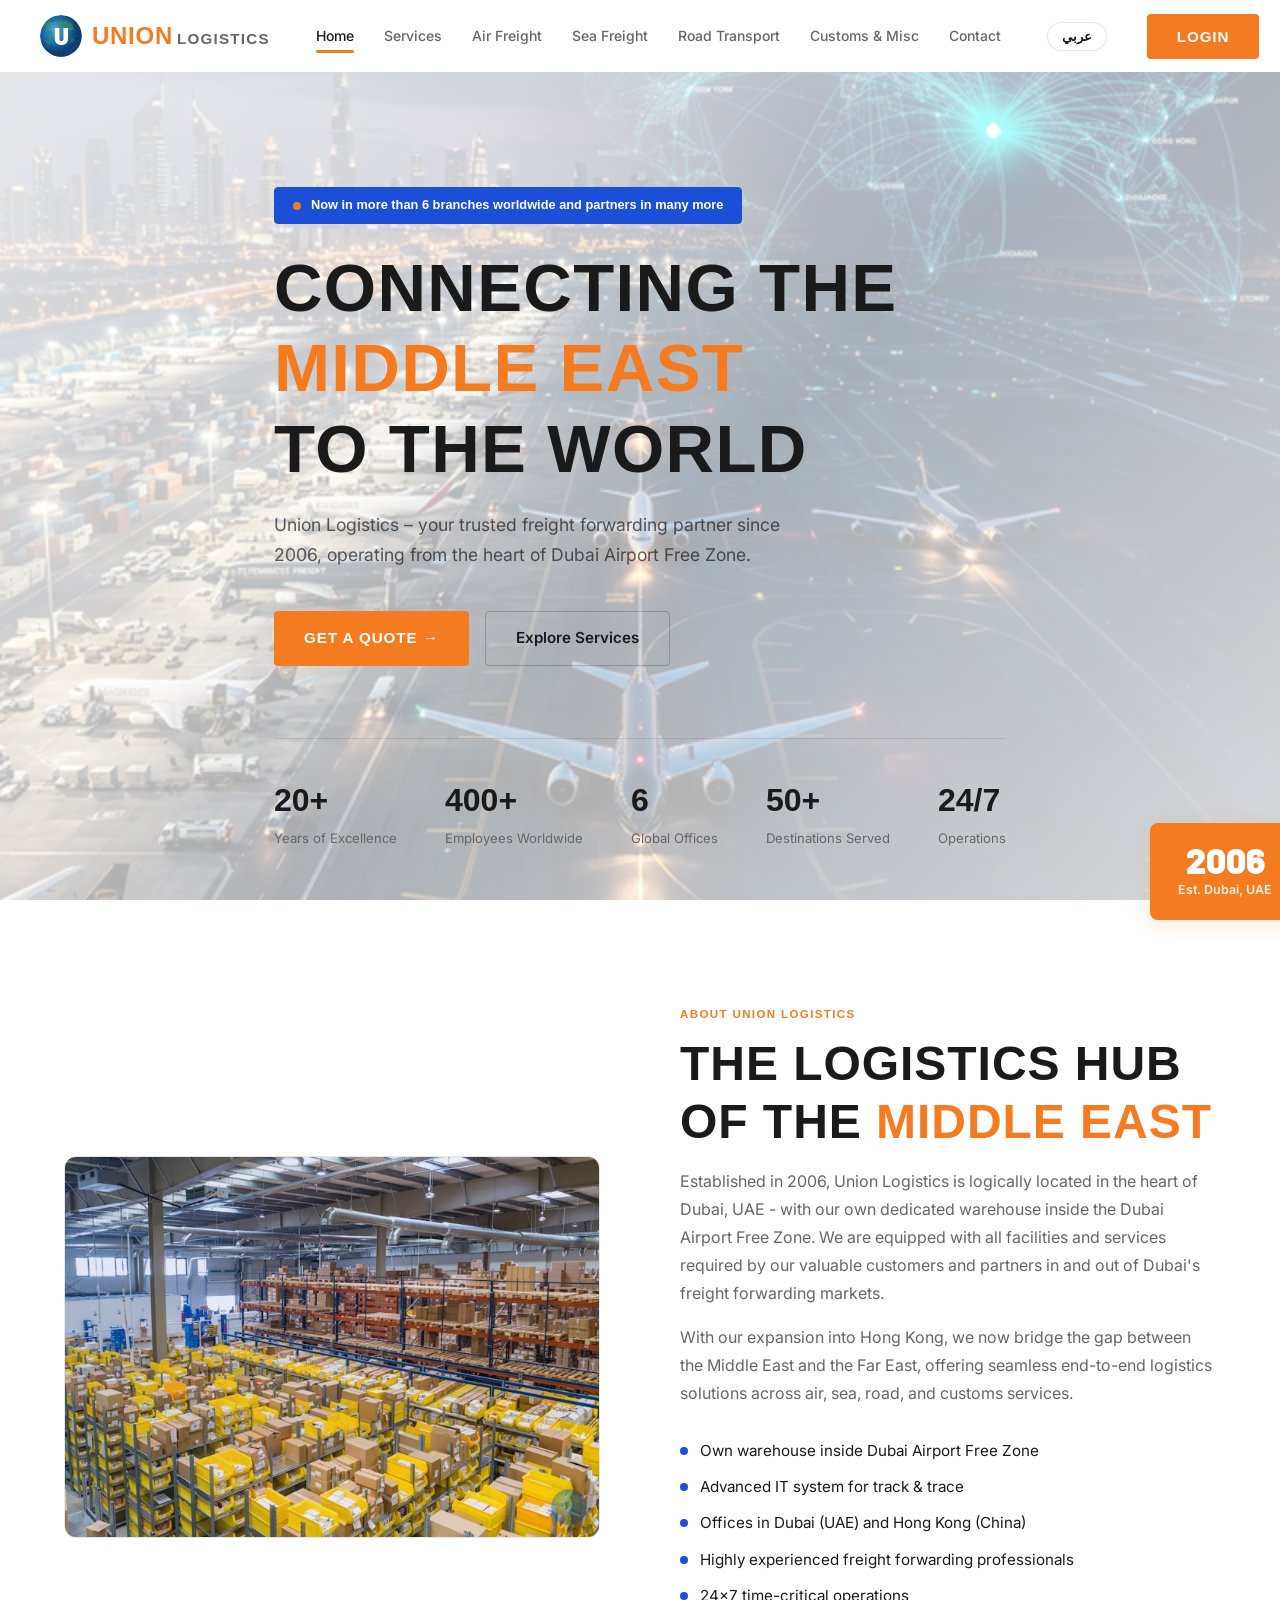
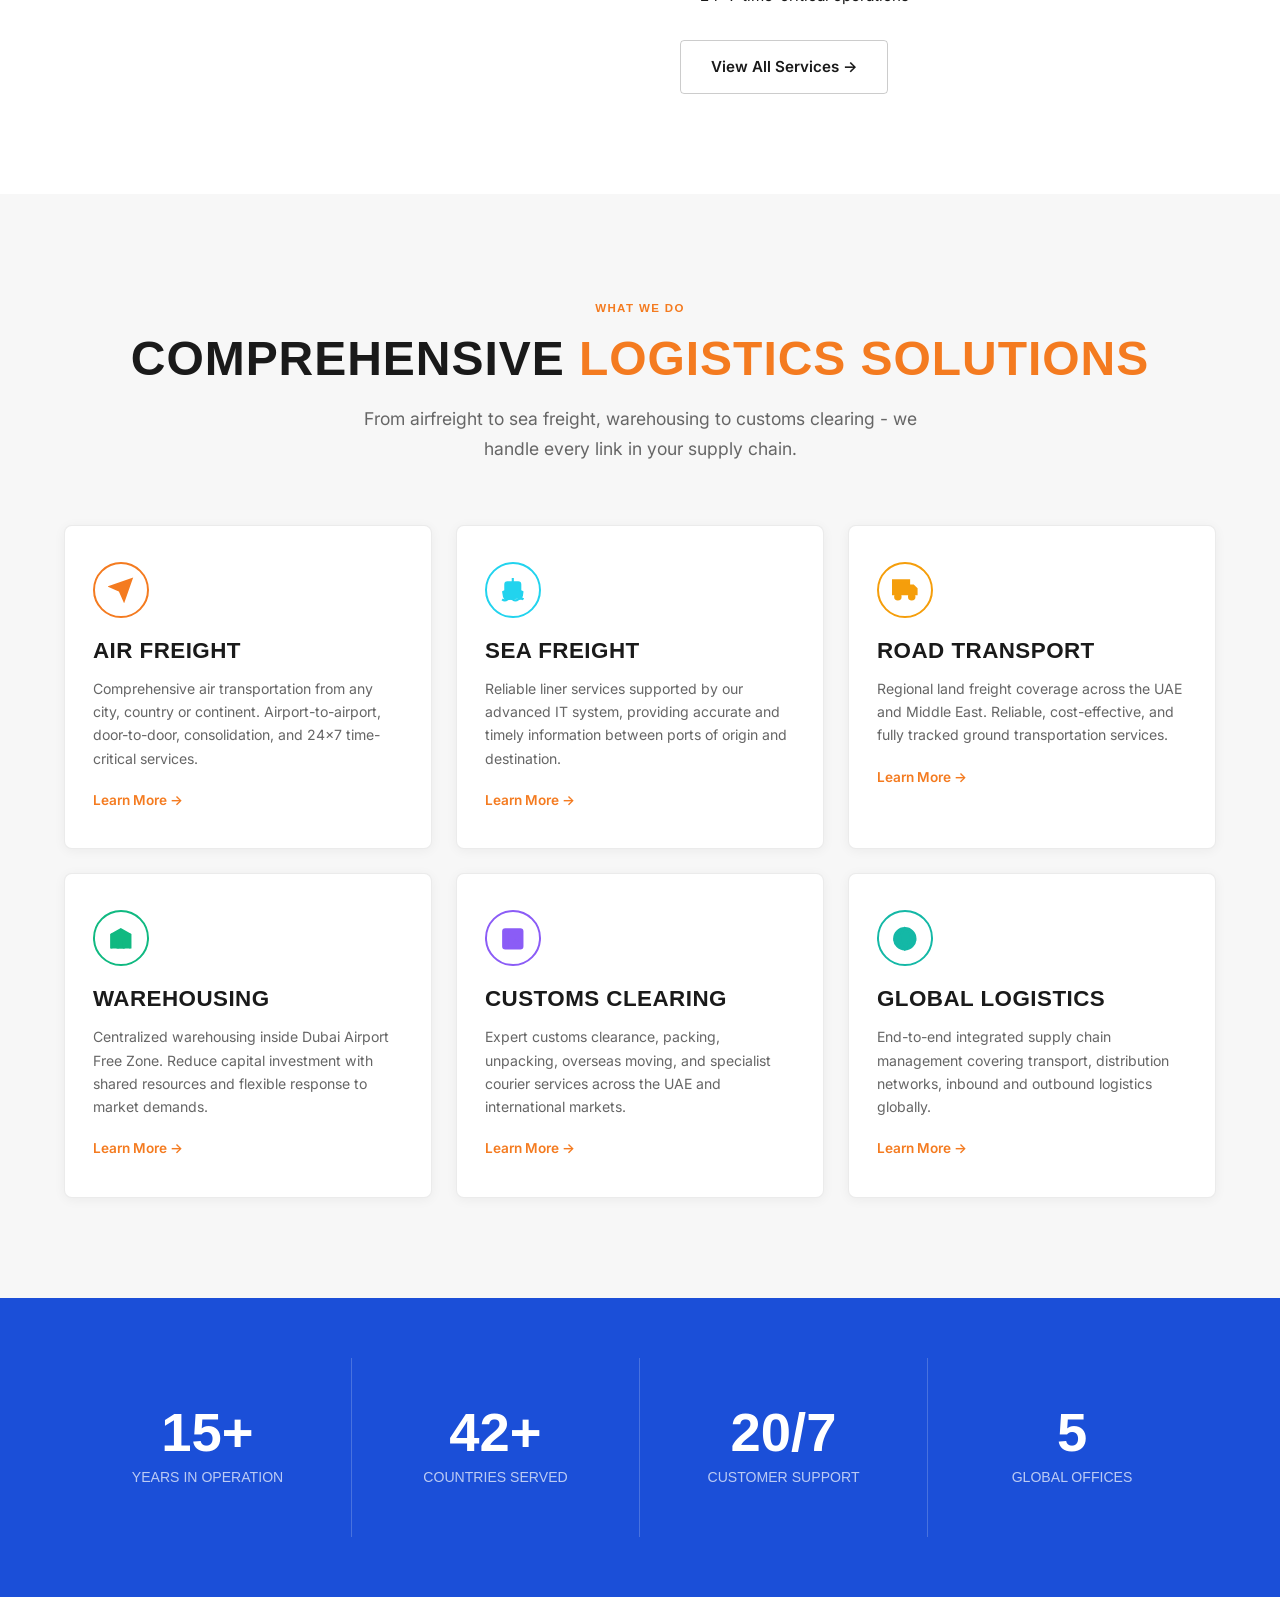
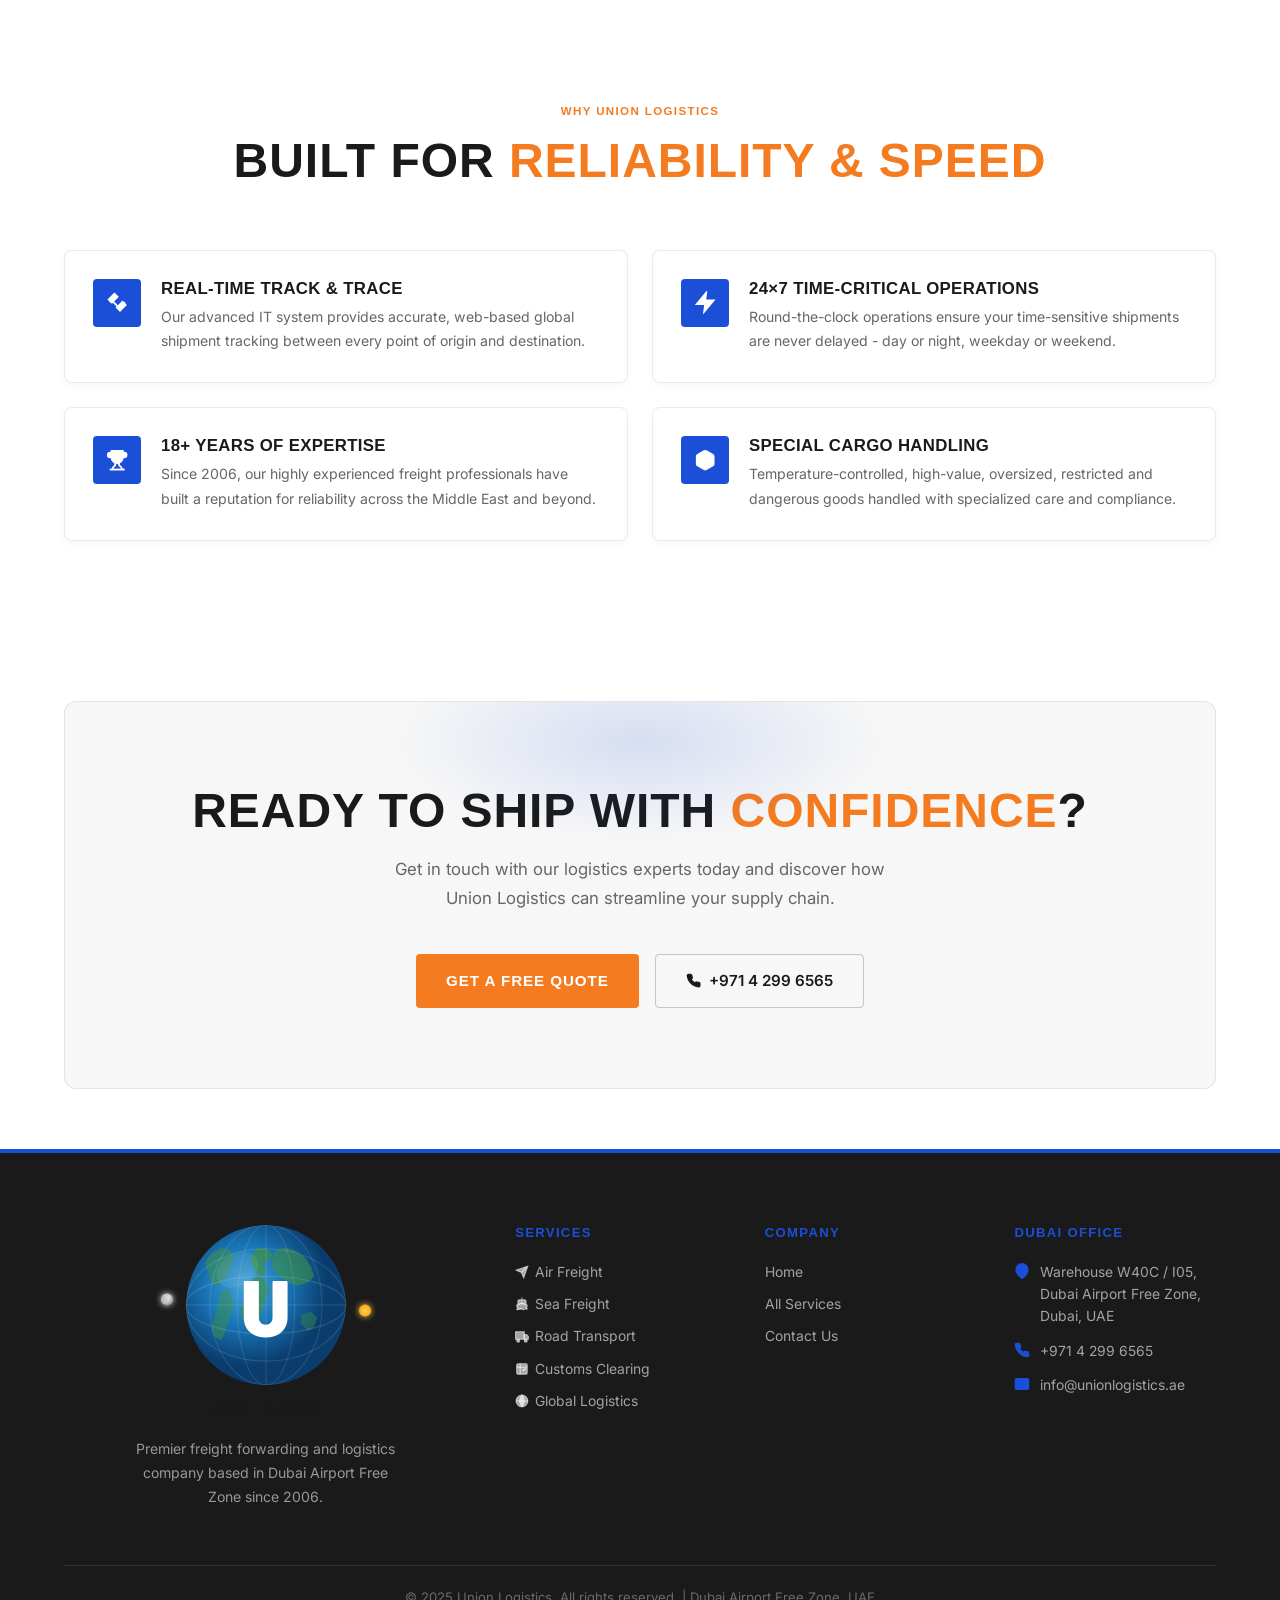
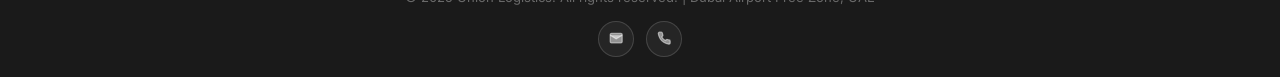
==== index.html @ e116bc35 "Navbar links nowrap - single line" ====
<!DOCTYPE html>
<html data-theme="express" lang="en">
<head>
  <meta charset="UTF-8">
  <meta name="viewport" content="width=device-width, initial-scale=1.0">
  <title>Union Logistics – Global Freight & Logistics Solutions | Dubai, UAE</title>
  <meta name="description" content="Union Logistics – Premier freight forwarding and logistics company based in Dubai Airport Free Zone since 2006. Air freight, sea freight, road transport, customs clearing and warehousing.">
  <link href="https://fonts.googleapis.com/css2?family=Noto+Sans+Arabic:wght@400;600;700;900&display=swap" rel="stylesheet">
  <link rel="stylesheet" href="css/icons.css">
  <link rel="stylesheet" href="css/style.css?v=20260316c">
  <link rel="icon" type="image/svg+xml" href="data:image/svg+xml,<svg xmlns='http://www.w3.org/2000/svg' viewBox='0 0 32 32'><rect width='32' height='32' rx='8' fill='%231B4FD8'/><text y='22' x='5' font-size='18' font-family='Arial' font-weight='900' fill='white'>U</text></svg>">
</head>
<body>

<!-- ── Navbar ── -->
<nav class="navbar" id="navbar">
  <div class="navbar-inner">
    <a href="index.html" class="logo">
      <div class="logo-globe"><span class="logo-u">U</span></div>
      <div class="logo-wordmark">
        <span class="logo-union">UNION</span>
        <span class="logo-logistics">LOGISTICS</span>
      </div>
    </a>
    <div class="nav-links">
      <a href="index.html" class="active">Home</a>
      <a href="services.html">Services</a>
      <a href="air-freight.html">Air Freight</a>
      <a href="sea-freight.html">Sea Freight</a>
      <a href="road-transport.html">Road Transport</a>
      <a href="customs-clearing.html">Customs &amp; Misc</a>
      <a href="contact.html">Contact</a>
    </div>
    <button id="langToggle" class="lang-toggle" onclick="toggleLanguage()">عربي</button>
    <button class="btn btn-gold nav-cta" onclick="document.getElementById('loginModal').style.display='flex'">Login</button>
    <button class="hamburger" id="hamburger" aria-label="Menu">
      <span></span><span></span><span></span>
    </button>
  </div>
</nav>

<!-- Mobile Menu -->
<div class="mobile-menu" id="mobileMenu">
  <a href="index.html">Home</a>
  <a href="services.html">Services</a>
  <a href="air-freight.html">Air Freight</a>
  <a href="sea-freight.html">Sea Freight</a>
  <a href="road-transport.html">Road Transport</a>
  <a href="customs-clearing.html">Customs &amp; Misc</a>
  <a href="contact.html">Contact</a>
  <a href="contact.html" class="btn btn-gold" style="margin-top:16px;">Get a Quote</a>
</div>

<!-- ── Hero ── -->
<section class="hero">
  <div class="hero-bg"></div>
  <div class="hero-overlay"></div>
  <div class="hero-content">
    <div class="hero-badge">
      <span></span>
      Now in more than 6 branches worldwide and partners in many more
    </div>
    <h1>Connecting the<br><span class="gradient-text">Middle East</span><br>to the World</h1>
    <p class="hero-sub">Union Logistics – your trusted freight forwarding partner since 2006, operating from the heart of Dubai Airport Free Zone.</p>
    <div class="hero-actions">
      <a href="contact.html" class="btn btn-gold">Get a Quote →</a>
      <a href="services.html" class="btn btn-outline">Explore Services</a>
    </div>
    <div class="hero-stats">
      <div>
        <div class="hero-stat-num"><span data-target="20" data-suffix="+">0+</span></div>
        <div class="hero-stat-label">Years of Excellence</div>
      </div>
      <div>
        <div class="hero-stat-num"><span data-target="400" data-suffix="+">0+</span></div>
        <div class="hero-stat-label">Employees Worldwide</div>
      </div>
      <div>
        <div class="hero-stat-num"><span data-target="6" data-suffix="">0</span></div>
        <div class="hero-stat-label">Global Offices</div>
      </div>
      <div>
        <div class="hero-stat-num"><span data-target="50" data-suffix="+">0+</span></div>
        <div class="hero-stat-label">Destinations Served</div>
      </div>
      <div>
        <div class="hero-stat-num"><span data-target="24" data-suffix="/7">0/7</span></div>
        <div class="hero-stat-label">Operations</div>
      </div>
    </div>
  </div>
  <div class="scroll-indicator">
    <span>Scroll</span>
    <div class="scroll-line"></div>
  </div>
</section>

<!-- ── About ── -->
<section class="section">
  <div class="container">
    <div class="about-grid">
      <div class="about-visual">
        <div class="about-image-wrap">
          <img src="images/warehouse.jpg" alt="Dubai Airport Free Zone – Union Logistics Warehouse">
        </div>
        <div class="about-badge">
          <div class="about-badge-num">2006</div>
          <div class="about-badge-text">Est. Dubai, UAE</div>
        </div>
      </div>
      <div class="reveal">
        <span class="section-label">About Union Logistics</span>
        <h2 class="section-title">The Logistics Hub of the <span class="gradient-text">Middle East</span></h2>
        <p>Established in 2006, Union Logistics is logically located in the heart of Dubai, UAE - with our own dedicated warehouse inside the Dubai Airport Free Zone. We are equipped with all facilities and services required by our valuable customers and partners in and out of Dubai's freight forwarding markets.</p>
        <p style="margin-top:16px;">With our expansion into Hong Kong, we now bridge the gap between the Middle East and the Far East, offering seamless end-to-end logistics solutions across air, sea, road, and customs services.</p>
        <div class="about-features">
          <div class="about-feature">Own warehouse inside Dubai Airport Free Zone</div>
          <div class="about-feature">Advanced IT system for track &amp; trace</div>
          <div class="about-feature">Offices in Dubai (UAE) and Hong Kong (China)</div>
          <div class="about-feature">Highly experienced freight forwarding professionals</div>
          <div class="about-feature">24×7 time-critical operations</div>
        </div>
        <a href="services.html" class="btn btn-outline" style="margin-top:32px;">View All Services →</a>
      </div>
    </div>
  </div>
</section>

<!-- ── Services ── -->
<section class="section services-section">
  <div class="container">
    <div class="text-center reveal">
      <span class="section-label">What We Do</span>
      <h2 class="section-title">Comprehensive <span class="gradient-text">Logistics Solutions</span></h2>
      <p class="section-subtitle" style="margin: 0 auto;">From airfreight to sea freight, warehousing to customs clearing - we handle every link in your supply chain.</p>
    </div>
    <div class="services-grid">
      <div class="service-card reveal reveal-delay-1">
        <div class="service-icon service-icon-bg-blue"><svg class="icon" viewBox="0 0 24 24" fill="none" stroke="currentColor" stroke-width="2"><path d="M22 2L11 13M22 2l-7 20-4-9-9-4 20-7z"/></svg></div>
        <h3>Air Freight</h3>
        <p>Comprehensive air transportation from any city, country or continent. Airport-to-airport, door-to-door, consolidation, and 24×7 time-critical services.</p>
        <a href="air-freight.html" class="service-link">Learn More →</a>
      </div>
      <div class="service-card reveal reveal-delay-2">
        <div class="service-icon service-icon-bg-cyan"><svg class="icon" viewBox="0 0 24 24" fill="none" stroke="currentColor" stroke-width="2"><path d="M2 21c.6.5 1.2 1 2.5 1 2.5 0 2.5-2 5-2s2.5 2 5 2 2.5-2 5-2c1.3 0 1.9.5 2.5 1"/><path d="M19.38 20A11.6 11.6 0 0 0 21 14l-9-4-9 4c0 2.9.94 5.34 2.81 7.76"/><path d="M19 13V7a2 2 0 0 0-2-2H7a2 2 0 0 0-2 2v6"/><path d="M12 1v4"/></svg></div>
        <h3>Sea Freight</h3>
        <p>Reliable liner services supported by our advanced IT system, providing accurate and timely information between ports of origin and destination.</p>
        <a href="sea-freight.html" class="service-link">Learn More →</a>
      </div>
      <div class="service-card reveal reveal-delay-3">
        <div class="service-icon service-icon-bg-gold"><svg class="icon" viewBox="0 0 24 24" fill="none" stroke="currentColor" stroke-width="2"><path d="M1 3h15v13H1z"/><path d="M16 8h4l3 3v5h-7V8z"/><circle cx="5.5" cy="18.5" r="2.5"/><circle cx="18.5" cy="18.5" r="2.5"/></svg></div>
        <h3>Road Transport</h3>
        <p>Regional land freight coverage across the UAE and Middle East. Reliable, cost-effective, and fully tracked ground transportation services.</p>
        <a href="road-transport.html" class="service-link">Learn More →</a>
      </div>
      <div class="service-card reveal reveal-delay-1">
        <div class="service-icon service-icon-bg-green"><svg class="icon" viewBox="0 0 24 24" fill="none" stroke="currentColor" stroke-width="2"><path d="M3 21V8l9-5 9 5v13"/><path d="M9 21V13h6v8"/><path d="M3 8h18"/></svg></div>
        <h3>Warehousing</h3>
        <p>Centralized warehousing inside Dubai Airport Free Zone. Reduce capital investment with shared resources and flexible response to market demands.</p>
        <a href="services.html" class="service-link">Learn More →</a>
      </div>
      <div class="service-card reveal reveal-delay-2">
        <div class="service-icon service-icon-bg-purple"><svg class="icon" viewBox="0 0 24 24" fill="none" stroke="currentColor" stroke-width="2"><rect x="3" y="3" width="18" height="18" rx="2"/><path d="M9 3v18"/><path d="M3 9h18"/><path d="M13 13l2 2 4-4"/></svg></div>
        <h3>Customs Clearing</h3>
        <p>Expert customs clearance, packing, unpacking, overseas moving, and specialist courier services across the UAE and international markets.</p>
        <a href="customs-clearing.html" class="service-link">Learn More →</a>
      </div>
      <div class="service-card reveal reveal-delay-3">
        <div class="service-icon service-icon-bg-teal"><svg class="icon" viewBox="0 0 24 24" fill="none" stroke="currentColor" stroke-width="2"><circle cx="12" cy="12" r="10"/><path d="M2 12h20"/><path d="M12 2a15.3 15.3 0 0 1 4 10 15.3 15.3 0 0 1-4 10 15.3 15.3 0 0 1-4-10 15.3 15.3 0 0 1 4-10z"/></svg></div>
        <h3>Global Logistics</h3>
        <p>End-to-end integrated supply chain management covering transport, distribution networks, inbound and outbound logistics globally.</p>
        <a href="services.html" class="service-link">Learn More →</a>
      </div>
    </div>
  </div>
</section>

<!-- ── Stats Bar ── -->
<section class="stats-bar section-sm">
  <div class="container">
    <div class="stats-grid">
      <div class="stat-item reveal">
        <div class="stat-num"><span data-target="18" data-suffix="+">0+</span></div>
        <div class="stat-label">Years in Operation</div>
      </div>
      <div class="stat-item reveal reveal-delay-1">
        <div class="stat-num"><span data-target="50" data-suffix="+">0+</span></div>
        <div class="stat-label">Countries Served</div>
      </div>
      <div class="stat-item reveal reveal-delay-2">
        <div class="stat-num"><span data-target="24" data-suffix="/7">0/7</span></div>
        <div class="stat-label">Customer Support</div>
      </div>
      <div class="stat-item reveal reveal-delay-3">
        <div class="stat-num"><span data-target="6" data-suffix="">0</span></div>
        <div class="stat-label">Global Offices</div>
      </div>
    </div>
  </div>
</section>

<!-- ── Why Choose Us ── -->
<section class="section">
  <div class="container">
    <div class="text-center reveal">
      <span class="section-label">Why Union Logistics</span>
      <h2 class="section-title">Built for <span class="gradient-text">Reliability &amp; Speed</span></h2>
    </div>
    <div class="features-grid">
      <div class="feature-card reveal reveal-delay-1">
        <div class="feature-icon-wrap"><svg class="icon" viewBox="0 0 24 24" fill="none" stroke="currentColor" stroke-width="2"><path d="M13 7L9 3 3 9l4 4"/><path d="M11 17l4 4 6-6-4-4"/><path d="m8 12 4 4"/><path d="M5 8a3 3 0 0 0 0 4"/><path d="M19 12a3 3 0 0 1 0 4"/></svg></div>
        <div>
          <h4>Real-Time Track &amp; Trace</h4>
          <p>Our advanced IT system provides accurate, web-based global shipment tracking between every point of origin and destination.</p>
        </div>
      </div>
      <div class="feature-card reveal reveal-delay-2">
        <div class="feature-icon-wrap"><svg class="icon" viewBox="0 0 24 24" fill="none" stroke="currentColor" stroke-width="2"><polygon points="13 2 3 14 12 14 11 22 21 10 12 10 13 2"/></svg></div>
        <div>
          <h4>24×7 Time-Critical Operations</h4>
          <p>Round-the-clock operations ensure your time-sensitive shipments are never delayed - day or night, weekday or weekend.</p>
        </div>
      </div>
      <div class="feature-card reveal reveal-delay-3">
        <div class="feature-icon-wrap"><svg class="icon" viewBox="0 0 24 24" fill="none" stroke="currentColor" stroke-width="2"><path d="M6 9H4.5a2.5 2.5 0 0 1 0-5H6"/><path d="M18 9h1.5a2.5 2.5 0 0 0 0-5H18"/><path d="M4 22h16"/><path d="M10 14.66V17c0 .55-.47.98-.97 1.21C7.85 18.75 7 20 7 22"/><path d="M14 14.66V17c0 .55.47.98.97 1.21C16.15 18.75 17 20 17 22"/><path d="M18 2H6v7a6 6 0 0 0 12 0V2Z"/></svg></div>
        <div>
          <h4>18+ Years of Expertise</h4>
          <p>Since 2006, our highly experienced freight professionals have built a reputation for reliability across the Middle East and beyond.</p>
        </div>
      </div>
      <div class="feature-card reveal reveal-delay-4">
        <div class="feature-icon-wrap"><svg class="icon" viewBox="0 0 24 24" fill="none" stroke="currentColor" stroke-width="2"><path d="M16.5 9.4l-9-5.19M21 16V8a2 2 0 0 0-1-1.73l-7-4a2 2 0 0 0-2 0l-7 4A2 2 0 0 0 3 8v8a2 2 0 0 0 1 1.73l7 4a2 2 0 0 0 2 0l7-4A2 2 0 0 0 21 16z"/><polyline points="3.27 6.96 12 12.01 20.73 6.96"/><line x1="12" y1="22.08" x2="12" y2="12"/></svg></div>
        <div>
          <h4>Special Cargo Handling</h4>
          <p>Temperature-controlled, high-value, oversized, restricted and dangerous goods handled with specialized care and compliance.</p>
        </div>
      </div>
    </div>
  </div>
</section>

<!-- ── CTA ── -->
<section class="section-sm">
  <div class="container">
    <div class="cta-banner reveal">
      <h2>Ready to Ship with <span class="gradient-text">Confidence</span>?</h2>
      <p>Get in touch with our logistics experts today and discover how Union Logistics can streamline your supply chain.</p>
      <div class="cta-actions">
        <a href="contact.html" class="btn btn-gold">Get a Free Quote</a>
        <a href="tel:+97142996565" class="btn btn-outline"><svg class="icon" viewBox="0 0 24 24" fill="none" stroke="currentColor" stroke-width="2"><path d="M22 16.92v3a2 2 0 0 1-2.18 2 19.79 19.79 0 0 1-8.63-3.07 19.5 19.5 0 0 1-6-6 19.79 19.79 0 0 1-3.07-8.67A2 2 0 0 1 4.11 2h3a2 2 0 0 1 2 1.72 12.84 12.84 0 0 0 .7 2.81 2 2 0 0 1-.45 2.11L8.09 9.91a16 16 0 0 0 6 6l1.27-1.27a2 2 0 0 1 2.11-.45 12.84 12.84 0 0 0 2.81.7A2 2 0 0 1 22 16.92z"/></svg> +971 4 299 6565</a>
      </div>
    </div>
  </div>
</section>

<!-- ── Footer ── -->
<footer class="footer">
  <div class="container">
    <div class="footer-grid">
      <div class="footer-brand">
        <a href="index.html" class="logo">
          <div class="logo-globe"><span class="logo-u">U</span></div>
          <div class="logo-text">Union <span>Logistics</span></div>
        </a>
        <p>Premier freight forwarding and logistics company based in Dubai Airport Free Zone since 2006.</p>
      </div>
      <div class="footer-col">
        <h5>Services</h5>
        <div class="footer-links">
          <a href="air-freight.html"><svg class="icon" viewBox="0 0 24 24" fill="none" stroke="currentColor" stroke-width="2"><path d="M22 2L11 13M22 2l-7 20-4-9-9-4 20-7z"/></svg> Air Freight</a>
          <a href="sea-freight.html"><svg class="icon" viewBox="0 0 24 24" fill="none" stroke="currentColor" stroke-width="2"><path d="M2 21c.6.5 1.2 1 2.5 1 2.5 0 2.5-2 5-2s2.5 2 5 2 2.5-2 5-2c1.3 0 1.9.5 2.5 1"/><path d="M19.38 20A11.6 11.6 0 0 0 21 14l-9-4-9 4c0 2.9.94 5.34 2.81 7.76"/><path d="M19 13V7a2 2 0 0 0-2-2H7a2 2 0 0 0-2 2v6"/><path d="M12 1v4"/></svg> Sea Freight</a>
          <a href="road-transport.html"><svg class="icon" viewBox="0 0 24 24" fill="none" stroke="currentColor" stroke-width="2"><path d="M1 3h15v13H1z"/><path d="M16 8h4l3 3v5h-7V8z"/><circle cx="5.5" cy="18.5" r="2.5"/><circle cx="18.5" cy="18.5" r="2.5"/></svg> Road Transport</a>
          <a href="customs-clearing.html"><svg class="icon" viewBox="0 0 24 24" fill="none" stroke="currentColor" stroke-width="2"><rect x="3" y="3" width="18" height="18" rx="2"/><path d="M9 3v18"/><path d="M3 9h18"/><path d="M13 13l2 2 4-4"/></svg> Customs Clearing</a>
          <a href="services.html"><svg class="icon" viewBox="0 0 24 24" fill="none" stroke="currentColor" stroke-width="2"><circle cx="12" cy="12" r="10"/><path d="M2 12h20"/><path d="M12 2a15.3 15.3 0 0 1 4 10 15.3 15.3 0 0 1-4 10 15.3 15.3 0 0 1-4-10 15.3 15.3 0 0 1 4-10z"/></svg> Global Logistics</a>
        </div>
      </div>
      <div class="footer-col">
        <h5>Company</h5>
        <div class="footer-links">
          <a href="index.html">Home</a>
          <a href="services.html">All Services</a>
          <a href="contact.html">Contact Us</a>
        </div>
      </div>
      <div class="footer-col">
        <h5>Dubai Office</h5>
        <div class="footer-contact-item">
          <span class="footer-contact-icon"><svg class="icon" viewBox="0 0 24 24" fill="none" stroke="currentColor" stroke-width="2"><path d="M21 10c0 7-9 13-9 13s-9-6-9-13a9 9 0 0 1 18 0z"/><circle cx="12" cy="10" r="3"/></svg></span>
          <span>Warehouse W40C / I05, Dubai Airport Free Zone, Dubai, UAE</span>
        </div>
        <div class="footer-contact-item">
          <span class="footer-contact-icon"><svg class="icon" viewBox="0 0 24 24" fill="none" stroke="currentColor" stroke-width="2"><path d="M22 16.92v3a2 2 0 0 1-2.18 2 19.79 19.79 0 0 1-8.63-3.07 19.5 19.5 0 0 1-6-6 19.79 19.79 0 0 1-3.07-8.67A2 2 0 0 1 4.11 2h3a2 2 0 0 1 2 1.72 12.84 12.84 0 0 0 .7 2.81 2 2 0 0 1-.45 2.11L8.09 9.91a16 16 0 0 0 6 6l1.27-1.27a2 2 0 0 1 2.11-.45 12.84 12.84 0 0 0 2.81.7A2 2 0 0 1 22 16.92z"/></svg></span>
          <a href="tel:+97142996565">+971 4 299 6565</a>
        </div>
        <div class="footer-contact-item">
          <span class="footer-contact-icon"><svg class="icon" viewBox="0 0 24 24" fill="none" stroke="currentColor" stroke-width="2"><rect x="2" y="4" width="20" height="16" rx="2"/><path d="m22 7-8.97 5.7a1.94 1.94 0 0 1-2.06 0L2 7"/></svg></span>
          <a href="mailto:info@unionlogistics.ae">info@unionlogistics.ae</a>
        </div>
      </div>
    </div>
    <div class="footer-bottom">
      <p>&copy; 2025 Union Logistics. All rights reserved. | Dubai Airport Free Zone, UAE</p>
      <div class="footer-socials">
        <a href="mailto:info@unionlogistics.ae" class="social-link"><svg class="icon" viewBox="0 0 24 24" fill="none" stroke="currentColor" stroke-width="2"><rect x="2" y="4" width="20" height="16" rx="2"/><path d="m22 7-8.97 5.7a1.94 1.94 0 0 1-2.06 0L2 7"/></svg></a>
        <a href="tel:+97142996565" class="social-link"><svg class="icon" viewBox="0 0 24 24" fill="none" stroke="currentColor" stroke-width="2"><path d="M22 16.92v3a2 2 0 0 1-2.18 2 19.79 19.79 0 0 1-8.63-3.07 19.5 19.5 0 0 1-6-6 19.79 19.79 0 0 1-3.07-8.67A2 2 0 0 1 4.11 2h3a2 2 0 0 1 2 1.72 12.84 12.84 0 0 0 .7 2.81 2 2 0 0 1-.45 2.11L8.09 9.91a16 16 0 0 0 6 6l1.27-1.27a2 2 0 0 1 2.11-.45 12.84 12.84 0 0 0 2.81.7A2 2 0 0 1 22 16.92z"/></svg></a>
      </div>
    </div>
  </div>
</footer>

<script src="js/main.js?v=20260316c"></script>

<!-- Login Modal -->
<div id="loginModal" style="display:none;position:fixed;inset:0;z-index:9999;background:rgba(0,0,0,0.6);backdrop-filter:blur(8px);align-items:center;justify-content:center;" onclick="if(event.target===this)this.style.display='none'">
  <div style="background:var(--navy,#0a1628);border:1px solid rgba(255,255,255,0.1);border-radius:16px;padding:28px 32px;max-width:420px;width:90%;text-align:center;box-shadow:0 24px 64px rgba(0,0,0,0.5);position:relative;">
    <button onclick="document.getElementById('loginModal').style.display='none'" style="position:absolute;top:16px;right:16px;background:none;border:none;color:var(--muted,#8899aa);font-size:1.5rem;cursor:pointer;line-height:1;">&times;</button>
    <div style="width:150px;height:150px;margin:0 auto 16px;background:url('images/globe.svg') center/cover no-repeat;border-radius:50%;"></div>
    <h3 style="color:var(--white,#fff);margin-bottom:12px;font-size:1.4rem;">Client Portal</h3>
    <p style="color:var(--orange,#F47B20);font-weight:700;font-size:1.1rem;margin-bottom:8px;">Full Management System Coming Soon!</p>
    <p style="color:var(--muted,#8899aa);font-size:0.9rem;line-height:1.6;">We are building an exciting client management portal. Stay tuned for shipment tracking, documentation, and more.</p>
    <a href="contact.html" class="btn btn-orange" style="margin-top:24px;width:100%;justify-content:center;">Contact Us Instead &rarr;</a>
  </div>
</div>

<script src="js/lang.js"></script>
</body>
</html>
---- css/icons.css ----
/* ── Professional SVG Icon System ──────────────────────────────
   Replaces all emoji with clean, scalable SVG icons            */

/* Base icon styling */
.icon {
  display: inline-flex;
  align-items: center;
  justify-content: center;
  width: 1em; height: 1em;
  vertical-align: -0.125em;
  fill: currentColor;
  flex-shrink: 0;
}
.icon svg {
  width: 100%; height: 100%;
  fill: currentColor;
}

/* Service card icon sizes */
.service-icon .icon { font-size: 1.6rem; }
.feature-icon-wrap .icon { font-size: 1.4rem; }
.page-hero-icon .icon { font-size: 2.5rem; }
.footer-contact-icon .icon { font-size: 1rem; }
.office-detail-icon .icon { font-size: 1rem; }
.office-flag .icon { font-size: 1.5rem; }
---- css/style.css ----
/* ============================================================
   UNION LOGISTICS – Design System
   Brand colors: Orange #F47B20 + Blue #1B3E8F
   ============================================================ */

@import url('https://fonts.googleapis.com/css2?family=Inter:wght@300;400;500;600;700;800;900&family=Barlow:wght@400;500;600;700;800;900&family=Playfair+Display:ital,wght@0,400;0,600;0,700;0,800;1,400;1,600&family=Space+Grotesk:wght@400;500;600;700&family=Cormorant+Garamond:ital,wght@0,300;0,400;0,500;0,600;0,700;1,300;1,400;1,600&display=swap');

/* ── CSS Variables ─────────────────────────────────────────── */
:root {
  --navy:        #081018;
  --navy-mid:    #0E1B2E;
  --navy-light:  #142338;

  --blue:        #1B3E8F;
  --blue-light:  #2A52B5;
  --blue-pale:   rgba(27,62,143,0.15);

  --orange:      #F47B20;
  --orange-light:#FF9540;
  --orange-pale: rgba(244,123,32,0.12);

  --white:  #F2F6FF;
  --muted:  #7A90B2;
  --border: rgba(255,255,255,0.07);
  --glass:  rgba(14,27,46,0.65);

  --font-main:    'Inter', sans-serif;
  --font-display: 'Barlow', sans-serif;
  --radius-sm: 8px; --radius-md: 16px; --radius-lg: 24px;
  --shadow-card:   0 4px 40px rgba(0,0,0,0.45);
  --shadow-orange: 0 0 30px rgba(244,123,32,0.25);
  --shadow-blue:   0 0 30px rgba(27,62,143,0.3);
  --transition: 0.3s cubic-bezier(0.4, 0, 0.2, 1);
  --max-w: 1200px;
}

/* ══ THEME 2: Minimal / Editorial ══════════════════════════════
   Warm white canvas · Playfair Display · outlined cards · airy */
[data-theme="minimal"] {
  --navy:        #FAFAF8;
  --navy-mid:    #F2F0EC;
  --navy-light:  #E8E4DC;
  --blue:        #1B3E8F;
  --blue-light:  #2A52B5;
  --blue-pale:   rgba(27,62,143,0.08);
  --orange:      #D9620E;
  --orange-light:#F47B20;
  --orange-pale: rgba(217,98,14,0.08);
  --white:       #1A1612;
  --muted:       #6B6057;
  --border:      rgba(26,22,18,0.12);
  --glass:       rgba(255,255,255,0.9);
  --shadow-orange: 0 4px 20px rgba(217,98,14,0.12);
  --shadow-blue:   0 4px 20px rgba(27,62,143,0.1);
  --radius-sm: 3px; --radius-md: 4px; --radius-lg: 6px;
}
/* Override display font to Playfair for headings */
[data-theme="minimal"] h1,
[data-theme="minimal"] h2,
[data-theme="minimal"] h3,
[data-theme="minimal"] h4,
[data-theme="minimal"] .logo-union,
[data-theme="minimal"] .stat-num,
[data-theme="minimal"] .hero-stat-num { font-family: 'Playfair Display', serif; }

[data-theme="minimal"] body { background: var(--navy); color: var(--white); }

/* Navbar — light bar with bottom border */
[data-theme="minimal"] .navbar.scrolled {
  background: rgba(250,250,248,0.97);
  border-bottom: 1px solid var(--border);
  box-shadow: none;
}
[data-theme="minimal"] .nav-links a { color: var(--muted); }
[data-theme="minimal"] .nav-links a:hover,
[data-theme="minimal"] .nav-links a.active { color: var(--white); }
[data-theme="minimal"] .hamburger span { background: var(--white); }
[data-theme="minimal"] .mobile-menu { background: rgba(250,250,248,0.99); }

/* Hero — light overlay, dark editorial text */
[data-theme="minimal"] .hero-overlay {
  background: linear-gradient(135deg,rgba(250,250,248,0.92) 0%,rgba(250,250,248,0.7) 55%,rgba(250,250,248,0.88) 100%);
}
[data-theme="minimal"] .hero h1 { color: #1A1612; font-style: italic; }
[data-theme="minimal"] .hero-sub { color: rgba(26,22,18,0.65); }
[data-theme="minimal"] .hero-stat-num { color: #1A1612; }
[data-theme="minimal"] .hero-badge {
  background: transparent; border-color: var(--orange);
  color: var(--orange); font-style: italic;
}
[data-theme="minimal"] .scroll-line { background: linear-gradient(to bottom, var(--orange), transparent); }

/* Cards — outlined only, no fill */
[data-theme="minimal"] .service-card {
  background: transparent; backdrop-filter: none;
  border: 1.5px solid var(--border); box-shadow: none;
}
[data-theme="minimal"] .service-card:hover {
  background: #fff; border-color: var(--orange);
  box-shadow: 0 4px 24px rgba(217,98,14,0.1); transform: translateY(-4px);
}
[data-theme="minimal"] .service-card::before { background: var(--orange); }
[data-theme="minimal"] .service-card h3 { font-family: 'Playfair Display', serif; font-style: italic; }
[data-theme="minimal"] .feature-card {
  background: transparent; backdrop-filter: none;
  border: 1px solid var(--border); box-shadow: none;
}
[data-theme="minimal"] .feature-card:hover { background: #fff; border-color: var(--orange); }
[data-theme="minimal"] .feature-icon-wrap { background: var(--orange-pale); border-radius: 3px; }
[data-theme="minimal"] .capability-item { background: transparent; backdrop-filter: none; border-color: var(--border); }
[data-theme="minimal"] .capability-item:hover { background: #fff; }
[data-theme="minimal"] .capability-item::before { background: var(--orange-pale); }
[data-theme="minimal"] .office-card { background: #fff; backdrop-filter: none; box-shadow: 0 2px 12px rgba(0,0,0,0.06); }

/* Sections */
[data-theme="minimal"] .services-section { background: var(--navy-mid); }
[data-theme="minimal"] .stats-bar { background: #1A1612; }
[data-theme="minimal"] .stat-num { color: var(--orange); font-style: italic; }
[data-theme="minimal"] .stat-label { color: rgba(255,255,255,0.55); }
[data-theme="minimal"] .section-label { color: var(--orange); font-style: italic; letter-spacing: 0.08em; }
[data-theme="minimal"] .cta-banner { background: #fff; border: 1.5px solid var(--border); }
[data-theme="minimal"] .cta-banner::before { display: none; }
[data-theme="minimal"] .gradient-text {
  background: none; -webkit-text-fill-color: var(--orange);
  background-clip: unset; color: var(--orange);
}

/* Footer */
[data-theme="minimal"] .footer { background: #1A1612; border-top: 1px solid rgba(255,255,255,0.08); }
[data-theme="minimal"] .footer-col h5,
[data-theme="minimal"] .footer-brand p { color: rgba(255,255,255,0.6); }
[data-theme="minimal"] .footer-links a { color: rgba(255,255,255,0.5); }
[data-theme="minimal"] .footer-links a:hover { color: var(--orange); }
[data-theme="minimal"] .footer-contact-item { color: rgba(255,255,255,0.5); }
[data-theme="minimal"] .footer-contact-icon { color: var(--orange); }
[data-theme="minimal"] .footer-bottom p { color: rgba(255,255,255,0.35); }
[data-theme="minimal"] .footer-bottom { border-top-color: rgba(255,255,255,0.08); }
[data-theme="minimal"] .social-link { background: rgba(255,255,255,0.05); border-color: rgba(255,255,255,0.1); color: rgba(255,255,255,0.5); }
[data-theme="minimal"] .btn-outline { border-color: rgba(26,22,18,0.2); color: #1A1612; }
[data-theme="minimal"] .logo-union { color: var(--orange); }
[data-theme="minimal"] .logo-logistics, [data-theme="minimal"] .logo-fze { color: var(--blue); }
[data-theme="minimal"] p { color: var(--muted); }

/* ══ THEME 3: Geometric / Bold ══════════════════════════════════
   Pure black · Space Grotesk · zero radius · structured grid   */
[data-theme="geo"] {
  --navy:        #080808;
  --navy-mid:    #101010;
  --navy-light:  #181818;
  --blue:        #1B3E8F;
  --blue-light:  #2A52B5;
  --blue-pale:   rgba(27,62,143,0.15);
  --orange:      #F47B20;
  --orange-light:#FF9540;
  --orange-pale: rgba(244,123,32,0.15);
  --white:       #F0F0F0;
  --muted:       #888;
  --border:      rgba(255,255,255,0.1);
  --glass:       rgba(16,16,16,0.95);
  --radius-sm: 0px; --radius-md: 0px; --radius-lg: 0px;
  --shadow-orange: 4px 4px 0 rgba(244,123,32,0.6);
  --shadow-blue:   4px 4px 0 rgba(27,62,143,0.6);
}
[data-theme="geo"] body { background: var(--navy); color: var(--white); }
[data-theme="geo"] h1, [data-theme="geo"] h2, [data-theme="geo"] h3,
[data-theme="geo"] h4, [data-theme="geo"] h5 {
  font-family: 'Space Grotesk', sans-serif;
  text-transform: uppercase; letter-spacing: 0.04em;
}
[data-theme="geo"] .logo-union { font-family: 'Space Grotesk', sans-serif; letter-spacing: 0.06em; }
[data-theme="geo"] .logo-logistics, [data-theme="geo"] .logo-fze { font-family: 'Space Grotesk', sans-serif; }

/* Navbar — solid black block */
[data-theme="geo"] .navbar { background: #080808; border-bottom: 2px solid var(--orange); }
[data-theme="geo"] .navbar.scrolled { background: #080808; box-shadow: none; backdrop-filter: none; }
[data-theme="geo"] .mobile-menu { background: #080808; }
[data-theme="geo"] .nav-links a.active::after { border-radius: 0; height: 3px; }

/* Hero — hard-edged text, orange underline accent */
[data-theme="geo"] .hero-overlay { background: rgba(8,8,8,0.88); }
[data-theme="geo"] .hero h1 { text-transform: uppercase; letter-spacing: -0.01em; }
[data-theme="geo"] .hero-badge {
  border-radius: 0; background: var(--orange);
  color: #fff; border-color: var(--orange); font-family: 'Space Grotesk', sans-serif;
}
[data-theme="geo"] .scroll-line { background: linear-gradient(to bottom, var(--orange), transparent); }
[data-theme="geo"] .hero-stat-num { font-family: 'Space Grotesk', sans-serif; font-size: 2.4rem; }

/* Buttons — sharp, offset shadow */
[data-theme="geo"] .btn { border-radius: 0; }
[data-theme="geo"] .btn-orange:hover,
[data-theme="geo"] .btn-gold:hover { box-shadow: var(--shadow-orange); transform: translate(-2px,-2px); }
[data-theme="geo"] .btn-outline { border-color: rgba(255,255,255,0.4); }
[data-theme="geo"] .btn-outline:hover { box-shadow: var(--shadow-orange); transform: translate(-2px,-2px); }

/* Cards — borderless fill with thick LEFT orange border */
[data-theme="geo"] .service-card {
  background: var(--navy-mid); backdrop-filter: none;
  border: none; border-left: 4px solid var(--orange); border-radius: 0;
}
[data-theme="geo"] .service-card::before { display: none; }
[data-theme="geo"] .service-card:hover {
  background: #181818; box-shadow: none;
  transform: translateX(6px) translateY(0); border-left-width: 6px;
}
[data-theme="geo"] .service-card h3 { text-transform: uppercase; letter-spacing: 0.06em; font-size: 1rem; }
[data-theme="geo"] .feature-card {
  background: var(--navy-mid); backdrop-filter: none;
  border: none; border-left: 3px solid var(--blue); border-radius: 0;
}
[data-theme="geo"] .feature-card:hover { background: #181818; transform: translateX(4px) translateY(0); }
[data-theme="geo"] .feature-icon-wrap { border-radius: 0; background: var(--orange-pale); }
[data-theme="geo"] .capability-item {
  background: var(--navy-mid); backdrop-filter: none;
  border: none; border-left: 3px solid rgba(244,123,32,0.4);
}
[data-theme="geo"] .capability-item:hover { border-left-color: var(--orange); }
[data-theme="geo"] .capability-item::before { border-radius: 0; }
[data-theme="geo"] .office-card { border-radius: 0; backdrop-filter: none; border: none; border-left: 4px solid var(--orange); }
[data-theme="geo"] .office-card:hover { background: #181818; border-left-color: var(--orange-light); }

/* Sections */
[data-theme="geo"] .services-section { background: #0C0C0C; }
[data-theme="geo"] .stats-bar { background: var(--orange); }
[data-theme="geo"] .stat-num { color: #080808; font-family: 'Space Grotesk', sans-serif; font-size: 3.5rem; }
[data-theme="geo"] .stat-label { color: rgba(8,8,8,0.65); }
[data-theme="geo"] .stat-item { border-right-color: rgba(8,8,8,0.2); }
[data-theme="geo"] .section-label {
  background: var(--orange); color: #fff; padding: 3px 10px;
  letter-spacing: 0.12em; font-size: 0.68rem; font-family: 'Space Grotesk', sans-serif;
}
[data-theme="geo"] .cta-banner { border-radius: 0; border: 2px solid var(--orange); }
[data-theme="geo"] .cta-banner::before { display: none; }
[data-theme="geo"] .about-badge { border-radius: 0; }
[data-theme="geo"] .about-image-wrap { border-radius: 0; }
[data-theme="geo"] .detail-image { border-radius: 0; }
[data-theme="geo"] .service-row-image { border-radius: 0; }

/* Footer */
[data-theme="geo"] .footer { background: #000; border-top: 3px solid var(--orange); }
[data-theme="geo"] .social-link { border-radius: 0; }
[data-theme="geo"] p { color: var(--muted); }

/* ══ THEME 4: Luxury Gold ══════════════════════════════════════
   Dark warm black · Cormorant Garamond · champagne + gold     */
[data-theme="luxury"] {
  --navy:        #0C0A06;
  --navy-mid:    #141009;
  --navy-light:  #1E180F;
  --blue:        #C9A84C;
  --blue-light:  #E0C070;
  --blue-pale:   rgba(201,168,76,0.1);
  --orange:      #C9A84C;
  --orange-light:#E0C070;
  --orange-pale: rgba(201,168,76,0.08);
  --white:       #F5EDD5;
  --muted:       #9A8A6A;
  --border:      rgba(201,168,76,0.15);
  --glass:       rgba(20,16,9,0.8);
  --radius-sm: 2px; --radius-md: 2px; --radius-lg: 4px;
  --shadow-orange: 0 4px 40px rgba(201,168,76,0.15);
  --shadow-blue:   0 4px 40px rgba(201,168,76,0.1);
}
[data-theme="luxury"] body { background: var(--navy); color: var(--white); }
[data-theme="luxury"] h1, [data-theme="luxury"] h2,
[data-theme="luxury"] h3, [data-theme="luxury"] h4 {
  font-family: 'Cormorant Garamond', serif; font-weight: 600; letter-spacing: 0.02em;
}
[data-theme="luxury"] h1 { font-weight: 300; letter-spacing: 0.06em; }
[data-theme="luxury"] h2 { font-weight: 400; }
[data-theme="luxury"] .logo-union { color: var(--orange); font-family: 'Cormorant Garamond', serif; font-size: 1.8rem; }
[data-theme="luxury"] .logo-logistics, [data-theme="luxury"] .logo-fze { color: var(--orange-light); font-family: 'Cormorant Garamond', serif; letter-spacing: 0.18em; }
[data-theme="luxury"] .logo-globe { filter: sepia(0.6) hue-rotate(-10deg) brightness(0.7); }

/* Navbar — dark with gold underline */
[data-theme="luxury"] .navbar.scrolled {
  background: rgba(12,10,6,0.97);
  border-bottom: 1px solid var(--border);
  box-shadow: 0 1px 20px rgba(0,0,0,0.5);
  backdrop-filter: blur(20px);
}
[data-theme="luxury"] .mobile-menu { background: rgba(12,10,6,0.99); }
[data-theme="luxury"] .nav-links a.active::after { background: var(--orange); }

/* Hero */
[data-theme="luxury"] .hero-overlay { background: linear-gradient(135deg,rgba(12,10,6,0.95) 0%,rgba(12,10,6,0.75) 55%,rgba(12,10,6,0.92) 100%); }
[data-theme="luxury"] .hero h1 { font-family: 'Cormorant Garamond', serif; font-weight: 300; letter-spacing: 0.08em; }
[data-theme="luxury"] .hero-badge {
  background: rgba(201,168,76,0.06); border-color: rgba(201,168,76,0.4); color: var(--orange);
}
[data-theme="luxury"] .hero-stat-num { font-family: 'Cormorant Garamond', serif; font-size: 2.4rem; font-weight: 300; }
[data-theme="luxury"] .scroll-line { background: linear-gradient(to bottom, var(--orange), transparent); }
[data-theme="luxury"] .hero-stats { border-top-color: var(--border); }

/* Buttons — refined, thin bordered */
[data-theme="luxury"] .btn { letter-spacing: 0.08em; font-size: 0.85rem; }
[data-theme="luxury"] .btn-orange, [data-theme="luxury"] .btn-gold {
  background: transparent; color: var(--orange);
  border: 1px solid var(--orange);
}
[data-theme="luxury"] .btn-orange:hover, [data-theme="luxury"] .btn-gold:hover {
  background: var(--orange); color: #0C0A06;
  box-shadow: 0 4px 24px rgba(201,168,76,0.3); transform: translateY(-1px);
}
[data-theme="luxury"] .btn-outline { border-color: rgba(245,237,213,0.2); color: var(--white); }
[data-theme="luxury"] .btn-outline:hover { border-color: var(--orange); color: var(--orange); }

/* Cards — dark panels with thin gold borders */
[data-theme="luxury"] .service-card {
  background: rgba(20,16,9,0.9); backdrop-filter: none;
  border: 1px solid var(--border); box-shadow: none;
}
[data-theme="luxury"] .service-card::before { background: linear-gradient(90deg, var(--orange), var(--orange-light)); }
[data-theme="luxury"] .service-card:hover {
  border-color: var(--orange); transform: translateY(-4px);
  box-shadow: 0 8px 40px rgba(201,168,76,0.12);
}
[data-theme="luxury"] .service-card h3 { font-family: 'Cormorant Garamond', serif; letter-spacing: 0.05em; }
[data-theme="luxury"] .service-link { color: var(--orange); }

[data-theme="luxury"] .feature-card { background: rgba(20,16,9,0.9); backdrop-filter: none; border: 1px solid var(--border); }
[data-theme="luxury"] .feature-card:hover { border-color: var(--orange); }
[data-theme="luxury"] .feature-icon-wrap { background: var(--orange-pale); }
[data-theme="luxury"] .feature-card h4 { font-family: 'Cormorant Garamond', serif; font-size: 1.2rem; letter-spacing: 0.04em; }

[data-theme="luxury"] .capability-item { background: rgba(20,16,9,0.7); backdrop-filter: none; border-color: var(--border); }
[data-theme="luxury"] .capability-item:hover { border-color: rgba(201,168,76,0.4); }
[data-theme="luxury"] .capability-item::before { background: var(--orange-pale); color: var(--orange); }

[data-theme="luxury"] .office-card { background: rgba(20,16,9,0.9); backdrop-filter: none; border: 1px solid var(--border); }
[data-theme="luxury"] .office-card:hover { border-color: rgba(201,168,76,0.4); }
[data-theme="luxury"] .office-sub { color: var(--orange) !important; }
[data-theme="luxury"] .office-detail a { color: var(--orange); }

/* Sections */
[data-theme="luxury"] .services-section { background: var(--navy-mid); }
[data-theme="luxury"] .stats-bar { background: linear-gradient(135deg, #1E180F, #0C0A06); border-top: 1px solid var(--border); border-bottom: 1px solid var(--border); }
[data-theme="luxury"] .stat-num { color: var(--orange); font-family: 'Cormorant Garamond', serif; font-size: 4rem; font-weight: 300; }
[data-theme="luxury"] .stat-label { color: var(--muted); letter-spacing: 0.08em; font-size: 0.78rem; text-transform: uppercase; }
[data-theme="luxury"] .stat-item { border-right-color: var(--border); }
[data-theme="luxury"] .section-label { color: var(--orange); font-style: italic; letter-spacing: 0.1em; }
[data-theme="luxury"] .about-badge { background: linear-gradient(135deg, #C9A84C, #E0C070); color: #0C0A06; box-shadow: 0 8px 32px rgba(201,168,76,0.25); }
[data-theme="luxury"] .about-feature::before { background: var(--orange); }

[data-theme="luxury"] .cta-banner { background: linear-gradient(135deg, var(--navy-light), var(--navy-mid)); border: 1px solid var(--border); }
[data-theme="luxury"] .cta-banner::before { background: radial-gradient(ellipse, rgba(201,168,76,0.1), transparent 70%); }
[data-theme="luxury"] .gradient-text { background: linear-gradient(135deg, var(--orange), var(--orange-light)); -webkit-background-clip:text; -webkit-text-fill-color:transparent; background-clip:text; }

/* Form inputs */
[data-theme="luxury"] .form-group input:focus,
[data-theme="luxury"] .form-group textarea:focus,
[data-theme="luxury"] .form-group select:focus { border-color: var(--orange); box-shadow: 0 0 0 2px rgba(201,168,76,0.1); }

/* Footer */
[data-theme="luxury"] .footer { background: #080600; border-top: 1px solid var(--border); }
[data-theme="luxury"] .footer-col h5 { color: var(--orange); font-family: 'Cormorant Garamond', serif; font-size: 1rem; letter-spacing: 0.12em; font-weight: 400; font-style: italic; }
[data-theme="luxury"] .footer-links a:hover { color: var(--orange); }
[data-theme="luxury"] .footer-contact-icon { color: var(--orange); }
[data-theme="luxury"] .footer-bottom { border-top-color: var(--border); }
[data-theme="luxury"] .social-link:hover { border-color: var(--orange); color: var(--orange); }
[data-theme="luxury"] p { color: var(--muted); }


/* ══ THEME 5: SBG / StockBridge ════════════════════════════════
   Dark teal + clean white · Inter Bold · corporate‑clean panels
   Inspired by the StockBridgeGlobal logo                       */
[data-theme="sbg"] {
  --navy:        #0B1E23;
  --navy-mid:    #102930;
  --navy-light:  #163840;
  --blue:        #00897B;
  --blue-light:  #26A69A;
  --blue-pale:   rgba(0,137,123,0.12);
  --orange:      #00BFA5;
  --orange-light:#4DD0B8;
  --orange-pale: rgba(0,191,165,0.1);
  --white:       #E8F5F0;
  --muted:       #78A09A;
  --border:      rgba(0,191,165,0.12);
  --glass:       rgba(11,30,35,0.85);
  --radius-sm: 6px; --radius-md: 10px; --radius-lg: 14px;
  --shadow-orange: 0 4px 30px rgba(0,191,165,0.2);
  --shadow-blue:   0 4px 30px rgba(0,137,123,0.2);
}
[data-theme="sbg"] body { background: var(--navy); color: var(--white); }
[data-theme="sbg"] h1, [data-theme="sbg"] h2, [data-theme="sbg"] h3,
[data-theme="sbg"] h4, [data-theme="sbg"] h5 {
  font-family: 'Inter', sans-serif; font-weight: 800; letter-spacing: -0.01em;
}
[data-theme="sbg"] .logo-union { color: var(--orange); font-family: 'Inter', sans-serif; font-weight: 900; }
[data-theme="sbg"] .logo-logistics, [data-theme="sbg"] .logo-fze { color: var(--blue-light); font-family: 'Inter', sans-serif; }
[data-theme="sbg"] .logo-globe { filter: hue-rotate(140deg) saturate(1.2); }

[data-theme="sbg"] .navbar.scrolled {
  background: rgba(11,30,35,0.97); border-bottom: 1px solid var(--border);
  box-shadow: 0 2px 20px rgba(0,0,0,0.4);
}
[data-theme="sbg"] .mobile-menu { background: rgba(11,30,35,0.99); }
[data-theme="sbg"] .nav-links a.active::after { background: var(--orange); }

[data-theme="sbg"] .hero-overlay { background: linear-gradient(135deg,rgba(11,30,35,0.94) 0%,rgba(11,30,35,0.72) 55%,rgba(11,30,35,0.9) 100%); }
[data-theme="sbg"] .hero-badge { background: rgba(0,191,165,0.08); border-color: rgba(0,191,165,0.35); color: var(--orange); }
[data-theme="sbg"] .scroll-line { background: linear-gradient(to bottom, var(--orange), transparent); }
[data-theme="sbg"] .hero-stat-num { font-family: 'Inter', sans-serif; font-weight: 800; }

[data-theme="sbg"] .btn-orange, [data-theme="sbg"] .btn-gold {
  background: linear-gradient(135deg, var(--blue), var(--blue-light)); color: #fff;
}
[data-theme="sbg"] .btn-orange:hover, [data-theme="sbg"] .btn-gold:hover {
  background: linear-gradient(135deg, var(--orange), var(--orange-light)); color: #0B1E23;
  box-shadow: 0 4px 24px rgba(0,191,165,0.35); transform: translateY(-2px);
}
[data-theme="sbg"] .btn-outline { border-color: rgba(0,191,165,0.3); color: var(--white); }
[data-theme="sbg"] .btn-outline:hover { border-color: var(--orange); color: var(--orange); }

[data-theme="sbg"] .service-card {
  background: var(--glass); backdrop-filter: blur(10px); border: 1px solid var(--border);
}
[data-theme="sbg"] .service-card::before { background: linear-gradient(90deg, var(--blue), var(--orange)); }
[data-theme="sbg"] .service-card:hover { border-color: var(--orange); box-shadow: var(--shadow-orange); }
[data-theme="sbg"] .service-card h3 { font-weight: 700; }
[data-theme="sbg"] .service-link { color: var(--orange); }
[data-theme="sbg"] .feature-card { background: var(--glass); border: 1px solid var(--border); }
[data-theme="sbg"] .feature-card:hover { border-color: rgba(0,191,165,0.35); }
[data-theme="sbg"] .feature-icon-wrap { background: var(--orange-pale); }
[data-theme="sbg"] .capability-item { background: var(--glass); border: 1px solid var(--border); }
[data-theme="sbg"] .capability-item:hover { border-color: rgba(0,191,165,0.35); }
[data-theme="sbg"] .capability-item::before { background: var(--orange-pale); color: var(--orange); }
[data-theme="sbg"] .office-card { background: var(--glass); border: 1px solid var(--border); }
[data-theme="sbg"] .office-card:hover { border-color: rgba(0,191,165,0.35); }

[data-theme="sbg"] .services-section { background: var(--navy-mid); }
[data-theme="sbg"] .stats-bar { background: linear-gradient(135deg, #00695C, #003D33); }
[data-theme="sbg"] .stat-num { color: var(--orange); font-family: 'Inter', sans-serif; font-weight: 800; }
[data-theme="sbg"] .stat-label { color: rgba(232,245,240,0.55); }
[data-theme="sbg"] .section-label { color: var(--orange); letter-spacing: 0.12em; }
[data-theme="sbg"] .about-badge { background: linear-gradient(135deg, var(--blue), var(--blue-light)); }
[data-theme="sbg"] .about-feature::before { background: var(--orange); }
[data-theme="sbg"] .cta-banner { background: linear-gradient(135deg, var(--navy-light), var(--navy-mid)); border: 1px solid var(--border); }
[data-theme="sbg"] .cta-banner::before { background: radial-gradient(ellipse, rgba(0,191,165,0.1), transparent 70%); }
[data-theme="sbg"] .gradient-text { background: linear-gradient(135deg, var(--orange), var(--orange-light)); -webkit-background-clip:text; -webkit-text-fill-color:transparent; background-clip:text; }
[data-theme="sbg"] .footer { background: #071518; border-top: 1px solid var(--border); }
[data-theme="sbg"] .footer-col h5 { color: var(--orange); }
[data-theme="sbg"] .footer-links a:hover { color: var(--orange); }
[data-theme="sbg"] .footer-contact-icon { color: var(--orange); }
[data-theme="sbg"] .social-link:hover { border-color: var(--orange); color: var(--orange); }
[data-theme="sbg"] p { color: var(--muted); }

/* ══ THEME 6: DHL Express ══════════════════════════════════════
   White bg · DHL yellow #FFCC00 + red #D40511 · Roboto Condensed
   Bold, clean, high-contrast — inspired by dhl.com             */
[data-theme="dhl"] {
  --navy:        #FFFFFF;
  --navy-mid:    #F7F7F7;
  --navy-light:  #EFEFEF;
  --blue:        #D40511;
  --blue-light:  #E8192C;
  --blue-pale:   rgba(212,5,17,0.08);
  --orange:      #D40511;
  --orange-light:#E8192C;
  --orange-pale: rgba(212,5,17,0.06);
  --white:       #1A1A1A;
  --muted:       #666666;
  --border:      rgba(0,0,0,0.1);
  --glass:       rgba(255,255,255,0.95);
  --radius-sm: 4px; --radius-md: 8px; --radius-lg: 12px;
  --shadow-orange: 0 4px 20px rgba(212,5,17,0.15);
  --shadow-blue:   0 4px 20px rgba(212,5,17,0.1);
}
[data-theme="dhl"] body { background: #fff; color: #1A1A1A; }
@import url('https://fonts.googleapis.com/css2?family=Roboto+Condensed:wght@400;600;700;800;900&display=swap');
[data-theme="dhl"] h1, [data-theme="dhl"] h2, [data-theme="dhl"] h3,
[data-theme="dhl"] h4, [data-theme="dhl"] h5 {
  font-family: 'Roboto Condensed', sans-serif; text-transform: uppercase; letter-spacing: 0.02em;
}
[data-theme="dhl"] .logo-union { color: #D40511; font-family: 'Roboto Condensed', sans-serif; font-weight: 900; }
[data-theme="dhl"] .logo-logistics, [data-theme="dhl"] .logo-fze { color: #666; font-family: 'Roboto Condensed', sans-serif; }
[data-theme="dhl"] .logo-globe { box-shadow: none; }
[data-theme="dhl"] .logo-u { color: #D40511; }

/* Navbar — white with yellow bottom accent */
[data-theme="dhl"] .navbar { background: #fff; overflow: visible; }
[data-theme="dhl"] .navbar.scrolled {
  background: rgba(255,255,255,0.98); border-bottom: 3px solid #FFCC00;
  box-shadow: 0 2px 12px rgba(0,0,0,0.08); backdrop-filter: none;
}
[data-theme="dhl"] .nav-links a { color: #666; }
[data-theme="dhl"] .nav-links a:hover, [data-theme="dhl"] .nav-links a.active { color: #1A1A1A; }
[data-theme="dhl"] .nav-links a.active::after { background: #D40511; height: 3px; }
[data-theme="dhl"] .hamburger span { background: #1A1A1A; }
[data-theme="dhl"] .mobile-menu { background: rgba(255,255,255,0.99); }
[data-theme="dhl"] .mobile-menu a { color: #1A1A1A; }
[data-theme="dhl"] .mobile-menu a:hover { color: #D40511; }

/* Hero — bright overlay */
[data-theme="dhl"] .hero-overlay {
  background: linear-gradient(135deg,rgba(255,255,255,0.9) 0%,rgba(255,255,255,0.65) 55%,rgba(255,255,255,0.85) 100%);
}
[data-theme="dhl"] .hero h1 { color: #1A1A1A; }
[data-theme="dhl"] .hero-sub { color: rgba(26,26,26,0.7); }
[data-theme="dhl"] .hero-stat-num { color: #1A1A1A; font-family: 'Roboto Condensed', sans-serif; font-weight: 900; }
[data-theme="dhl"] .hero-badge {
  background: #FFCC00; border-color: #FFCC00; color: #1A1A1A;
  border-radius: 4px; font-family: 'Roboto Condensed', sans-serif; font-weight: 700;
}
[data-theme="dhl"] .hero-badge span { background: #D40511; }
[data-theme="dhl"] .hero-stats { border-top-color: rgba(0,0,0,0.1); }
[data-theme="dhl"] .scroll-line { background: linear-gradient(to bottom, #D40511, transparent); }

/* Buttons — DHL red with yellow hover */
[data-theme="dhl"] .btn-orange, [data-theme="dhl"] .btn-gold {
  background: #D40511; color: #fff; border-radius: 4px;
  font-family: 'Roboto Condensed', sans-serif; text-transform: uppercase; letter-spacing: 0.06em;
}
[data-theme="dhl"] .btn-orange:hover, [data-theme="dhl"] .btn-gold:hover {
  background: #FFCC00; color: #1A1A1A;
  box-shadow: 0 4px 16px rgba(255,204,0,0.35); transform: translateY(-2px);
}
[data-theme="dhl"] .btn-outline { border-color: rgba(0,0,0,0.2); color: #1A1A1A; border-radius: 4px; }
[data-theme="dhl"] .btn-outline:hover { border-color: #D40511; color: #D40511; }

/* Cards — white with yellow top strip on hover */
[data-theme="dhl"] .service-card {
  background: #fff; backdrop-filter: none;
  border: 1px solid rgba(0,0,0,0.08); box-shadow: 0 2px 12px rgba(0,0,0,0.05);
}
[data-theme="dhl"] .service-card::before { background: #FFCC00; height: 4px; }
[data-theme="dhl"] .service-card:hover {
  border-color: rgba(0,0,0,0.12); box-shadow: 0 8px 30px rgba(0,0,0,0.1);
  transform: translateY(-6px);
}
[data-theme="dhl"] .service-card:hover::before { opacity: 1; }
[data-theme="dhl"] .service-card h3 { font-family: 'Roboto Condensed', sans-serif; text-transform: uppercase; }
[data-theme="dhl"] .service-link { color: #D40511; }

[data-theme="dhl"] .feature-card {
  background: #fff; backdrop-filter: none;
  border: 1px solid rgba(0,0,0,0.08); box-shadow: 0 2px 8px rgba(0,0,0,0.04);
}
[data-theme="dhl"] .feature-card:hover { box-shadow: 0 6px 20px rgba(0,0,0,0.08); border-color: rgba(0,0,0,0.12); }
[data-theme="dhl"] .feature-icon-wrap { background: #FFCC00; border-radius: 4px; color: #D40511; }
[data-theme="dhl"] .feature-card h4 { font-family: 'Roboto Condensed', sans-serif; text-transform: uppercase; }

[data-theme="dhl"] .capability-item {
  background: #fff; backdrop-filter: none;
  border: 1px solid rgba(0,0,0,0.08);
}
[data-theme="dhl"] .capability-item:hover { border-color: #FFCC00; }
[data-theme="dhl"] .capability-item::before { background: #FFCC00; color: #1A1A1A; }

[data-theme="dhl"] .office-card {
  background: #fff; backdrop-filter: none;
  border: 1px solid rgba(0,0,0,0.08); box-shadow: 0 2px 12px rgba(0,0,0,0.04);
}
[data-theme="dhl"] .office-card:hover { border-color: #FFCC00; box-shadow: 0 6px 24px rgba(0,0,0,0.08); }
[data-theme="dhl"] .office-sub { color: #D40511 !important; }
[data-theme="dhl"] .office-detail a { color: #D40511; }

/* Sections */
[data-theme="dhl"] .services-section { background: #F7F7F7; }
[data-theme="dhl"] .stats-bar { background: #FFCC00; }
[data-theme="dhl"] .stat-num { color: #1A1A1A; font-family: 'Roboto Condensed', sans-serif; font-weight: 900; font-size: 3.4rem; }
[data-theme="dhl"] .stat-label { color: rgba(26,26,26,0.6); font-family: 'Roboto Condensed', sans-serif; text-transform: uppercase; }
[data-theme="dhl"] .stat-item { border-right-color: rgba(26,26,26,0.15); }
[data-theme="dhl"] .section-label {
  color: #D40511; font-family: 'Roboto Condensed', sans-serif;
  text-transform: uppercase; letter-spacing: 0.12em;
}
[data-theme="dhl"] .about-badge { background: #D40511; box-shadow: 0 4px 20px rgba(212,5,17,0.2); }
[data-theme="dhl"] .about-feature::before { background: #FFCC00; }
[data-theme="dhl"] .about-image-wrap::before { background: linear-gradient(135deg, rgba(255,204,0,0.15), rgba(212,5,17,0.05)); }

[data-theme="dhl"] .cta-banner { background: #F7F7F7; border: 1px solid rgba(0,0,0,0.08); }
[data-theme="dhl"] .cta-banner::before { background: radial-gradient(ellipse, rgba(255,204,0,0.15), transparent 70%); }
[data-theme="dhl"] .gradient-text {
  background: none; -webkit-text-fill-color: #D40511; color: #D40511;
}

/* Form */
[data-theme="dhl"] .form-group input, [data-theme="dhl"] .form-group textarea, [data-theme="dhl"] .form-group select {
  background: #fff; color: #1A1A1A; border-color: rgba(0,0,0,0.15); backdrop-filter: none;
}
[data-theme="dhl"] .form-group input:focus, [data-theme="dhl"] .form-group textarea:focus,
[data-theme="dhl"] .form-group select:focus { border-color: #FFCC00; box-shadow: 0 0 0 3px rgba(255,204,0,0.2); }
[data-theme="dhl"] .form-group label { color: #1A1A1A; }
[data-theme="dhl"] .form-group input::placeholder, [data-theme="dhl"] .form-group textarea::placeholder { color: #999; }

/* Footer — DHL red band */
[data-theme="dhl"] .footer { background: #1A1A1A; border-top: 4px solid #FFCC00; }
[data-theme="dhl"] .footer-col h5 { color: #FFCC00; font-family: 'Roboto Condensed', sans-serif; text-transform: uppercase; letter-spacing: 0.1em; }
[data-theme="dhl"] .footer-brand p { color: rgba(255,255,255,0.55); }
[data-theme="dhl"] .footer-links a { color: rgba(255,255,255,0.6); }
[data-theme="dhl"] .footer-links a:hover { color: #FFCC00; }
[data-theme="dhl"] .footer-contact-item { color: rgba(255,255,255,0.6); }
[data-theme="dhl"] .footer-contact-icon { color: #FFCC00; }
[data-theme="dhl"] .footer-contact-item a { color: rgba(255,255,255,0.6); }
[data-theme="dhl"] .footer-contact-item a:hover { color: #FFCC00; }
[data-theme="dhl"] .footer-bottom { border-top-color: rgba(255,255,255,0.1); }
[data-theme="dhl"] .footer-bottom p { color: rgba(255,255,255,0.35); }
[data-theme="dhl"] .social-link { background: rgba(255,255,255,0.05); border-color: rgba(255,255,255,0.15); color: rgba(255,255,255,0.5); }
[data-theme="dhl"] .social-link:hover { border-color: #FFCC00; color: #FFCC00; }
[data-theme="dhl"] p { color: var(--muted); }

/* ══ THEME 7: Express ══════════════════════════════════════════
   DHL layout · orange #F47B20 replaces red · blue #1B4FD8 replaces yellow
   Bold, clean, high-contrast — same Roboto Condensed typeface   */
[data-theme="express"] {
  --navy:        #FFFFFF;
  --navy-mid:    #F7F7F7;
  --navy-light:  #EFEFEF;
  --blue:        #F47B20;
  --blue-light:  #F99A4A;
  --blue-pale:   rgba(244,123,32,0.08);
  --orange:      #F47B20;
  --orange-light:#F99A4A;
  --orange-pale: rgba(244,123,32,0.06);
  --white:       #1A1A1A;
  --muted:       #666666;
  --border:      rgba(0,0,0,0.1);
  --glass:       rgba(255,255,255,0.95);
  --radius-sm: 4px; --radius-md: 8px; --radius-lg: 12px;
  --shadow-orange: 0 4px 20px rgba(244,123,32,0.15);
  --shadow-blue:   0 4px 20px rgba(27,79,216,0.1);
}
[data-theme="express"] body { background: #fff; color: #1A1A1A; }
[data-theme="express"] h1, [data-theme="express"] h2, [data-theme="express"] h3,
[data-theme="express"] h4, [data-theme="express"] h5 {
  font-family: 'Roboto Condensed', sans-serif; text-transform: uppercase; letter-spacing: 0.02em;
}
[data-theme="express"] .logo-union { color: #F47B20; font-family: 'Roboto Condensed', sans-serif; font-weight: 900; }
[data-theme="express"] .logo-logistics, [data-theme="express"] .logo-fze { color: #666; font-family: 'Roboto Condensed', sans-serif; }
[data-theme="express"] .logo-globe { box-shadow: none; }
[data-theme="express"] .logo-u { color: #fff; }

/* Navbar — white with blue bottom accent */
[data-theme="express"] .navbar { background: #fff; overflow: visible; }
[data-theme="express"] .navbar.scrolled {
  background: rgba(255,255,255,0.98); border-bottom: 3px solid #1B4FD8;
  box-shadow: 0 2px 12px rgba(0,0,0,0.08); backdrop-filter: none;
}
[data-theme="express"] .nav-links a { color: #666; }
[data-theme="express"] .nav-links a:hover, [data-theme="express"] .nav-links a.active { color: #1A1A1A; }
[data-theme="express"] .nav-links a.active::after { background: #F47B20; height: 3px; }
[data-theme="express"] .hamburger span { background: #1A1A1A; }
[data-theme="express"] .mobile-menu { background: rgba(255,255,255,0.99); }
[data-theme="express"] .mobile-menu a { color: #1A1A1A; }
[data-theme="express"] .mobile-menu a:hover { color: #F47B20; }

/* Hero — bright overlay */
[data-theme="express"] .hero-overlay {
  background: linear-gradient(135deg,rgba(255,255,255,0.9) 0%,rgba(255,255,255,0.65) 55%,rgba(255,255,255,0.85) 100%);
}
[data-theme="express"] .hero h1 { color: #1A1A1A; }
[data-theme="express"] .hero-sub { color: rgba(26,26,26,0.7); }
[data-theme="express"] .hero-stat-num { color: #1A1A1A; font-family: 'Roboto Condensed', sans-serif; font-weight: 900; }
[data-theme="express"] .hero-badge {
  background: #1B4FD8; border-color: #1B4FD8; color: #fff;
  border-radius: 4px; font-family: 'Roboto Condensed', sans-serif; font-weight: 700;
}
[data-theme="express"] .hero-badge span { background: #F47B20; }
[data-theme="express"] .hero-stats { border-top-color: rgba(0,0,0,0.1); }
[data-theme="express"] .scroll-line { background: linear-gradient(to bottom, #F47B20, transparent); }

/* Buttons — orange with blue hover */
[data-theme="express"] .btn-orange, [data-theme="express"] .btn-gold {
  background: #F47B20; color: #fff; border-radius: 4px;
  font-family: 'Roboto Condensed', sans-serif; text-transform: uppercase; letter-spacing: 0.06em;
}
[data-theme="express"] .btn-orange:hover, [data-theme="express"] .btn-gold:hover {
  background: #1B4FD8; color: #fff;
  box-shadow: 0 4px 16px rgba(27,79,216,0.35); transform: translateY(-2px);
}
[data-theme="express"] .btn-outline { border-color: rgba(0,0,0,0.2); color: #1A1A1A; border-radius: 4px; }
[data-theme="express"] .btn-outline:hover { border-color: #F47B20; color: #F47B20; }

/* Cards — white with blue top strip on hover */
[data-theme="express"] .service-card {
  background: #fff; backdrop-filter: none;
  border: 1px solid rgba(0,0,0,0.08); box-shadow: 0 2px 12px rgba(0,0,0,0.05);
}
[data-theme="express"] .service-card::before { background: #1B4FD8; height: 4px; }
[data-theme="express"] .service-card:hover {
  border-color: rgba(0,0,0,0.12); box-shadow: 0 8px 30px rgba(0,0,0,0.1);
  transform: translateY(-6px);
}
[data-theme="express"] .service-card:hover::before { opacity: 1; }
[data-theme="express"] .service-card h3 { font-family: 'Roboto Condensed', sans-serif; text-transform: uppercase; }
[data-theme="express"] .service-link { color: #F47B20; }

[data-theme="express"] .feature-card {
  background: #fff; backdrop-filter: none;
  border: 1px solid rgba(0,0,0,0.08); box-shadow: 0 2px 8px rgba(0,0,0,0.04);
}
[data-theme="express"] .feature-card:hover { box-shadow: 0 6px 20px rgba(0,0,0,0.08); border-color: rgba(0,0,0,0.12); }
[data-theme="express"] .feature-icon-wrap { background: #1B4FD8; border-radius: 4px; color: #fff; }
[data-theme="express"] .feature-card h4 { font-family: 'Roboto Condensed', sans-serif; text-transform: uppercase; }

[data-theme="express"] .capability-item {
  background: #fff; backdrop-filter: none;
  border: 1px solid rgba(0,0,0,0.08);
}
[data-theme="express"] .capability-item:hover { border-color: #1B4FD8; }
[data-theme="express"] .capability-item::before { background: #1B4FD8; color: #fff; }

[data-theme="express"] .office-card {
  background: #fff; backdrop-filter: none;
  border: 1px solid rgba(0,0,0,0.08); box-shadow: 0 2px 12px rgba(0,0,0,0.04);
}
[data-theme="express"] .office-card:hover { border-color: #1B4FD8; box-shadow: 0 6px 24px rgba(0,0,0,0.08); }
[data-theme="express"] .office-sub { color: #F47B20 !important; }
[data-theme="express"] .office-detail a { color: #F47B20; }

/* Sections */
[data-theme="express"] .services-section { background: #F7F7F7; }
[data-theme="express"] .stats-bar { background: #1B4FD8; }
[data-theme="express"] .stat-num { color: #fff; font-family: 'Roboto Condensed', sans-serif; font-weight: 900; font-size: 3.4rem; }
[data-theme="express"] .stat-label { color: rgba(255,255,255,0.7); font-family: 'Roboto Condensed', sans-serif; text-transform: uppercase; }
[data-theme="express"] .stat-item { border-right-color: rgba(255,255,255,0.2); }
[data-theme="express"] .section-label {
  color: #F47B20; font-family: 'Roboto Condensed', sans-serif;
  text-transform: uppercase; letter-spacing: 0.12em;
}
[data-theme="express"] .about-badge { background: #F47B20; box-shadow: 0 4px 20px rgba(244,123,32,0.2); }
[data-theme="express"] .about-feature::before { background: #1B4FD8; }
[data-theme="express"] .about-image-wrap::before { background: linear-gradient(135deg, rgba(27,79,216,0.15), rgba(244,123,32,0.05)); }

[data-theme="express"] .cta-banner { background: #F7F7F7; border: 1px solid rgba(0,0,0,0.08); }
[data-theme="express"] .cta-banner::before { background: radial-gradient(ellipse, rgba(27,79,216,0.15), transparent 70%); }
[data-theme="express"] .gradient-text {
  background: none; -webkit-text-fill-color: #F47B20; color: #F47B20;
}

/* Form */
[data-theme="express"] .form-group input, [data-theme="express"] .form-group textarea, [data-theme="express"] .form-group select {
  background: #fff; color: #1A1A1A; border-color: rgba(0,0,0,0.15); backdrop-filter: none;
}
[data-theme="express"] .form-group input:focus, [data-theme="express"] .form-group textarea:focus,
[data-theme="express"] .form-group select:focus { border-color: #1B4FD8; box-shadow: 0 0 0 3px rgba(27,79,216,0.2); }
[data-theme="express"] .form-group label { color: #1A1A1A; }
[data-theme="express"] .form-group input::placeholder, [data-theme="express"] .form-group textarea::placeholder { color: #999; }

/* Footer */
[data-theme="express"] .footer { background: #1A1A1A; border-top: 4px solid #1B4FD8; }
[data-theme="express"] .footer-col h5 { color: #1B4FD8; font-family: 'Roboto Condensed', sans-serif; text-transform: uppercase; letter-spacing: 0.1em; }
[data-theme="express"] .footer-brand p { color: rgba(255,255,255,0.55); }
[data-theme="express"] .footer-links a { color: rgba(255,255,255,0.6); }
[data-theme="express"] .footer-links a:hover { color: #F47B20; }
[data-theme="express"] .footer-contact-item { color: rgba(255,255,255,0.6); }
[data-theme="express"] .footer-contact-icon { color: #1B4FD8; }
[data-theme="express"] .footer-contact-item a { color: rgba(255,255,255,0.6); }
[data-theme="express"] .footer-contact-item a:hover { color: #F47B20; }
[data-theme="express"] .footer-bottom { border-top-color: rgba(255,255,255,0.1); }
[data-theme="express"] .footer-bottom p { color: rgba(255,255,255,0.35); }
[data-theme="express"] .social-link { background: rgba(255,255,255,0.05); border-color: rgba(255,255,255,0.15); color: rgba(255,255,255,0.5); }
[data-theme="express"] .social-link:hover { border-color: #1B4FD8; color: #1B4FD8; }
[data-theme="express"] p { color: var(--muted); }

/* ── Theme Switcher UI ──────────────────────────────────────── */
.theme-bar {
  position: fixed; top: 0; left: 0; right: 0; z-index: 1100;
  background: rgba(0,0,0,0.85);
  backdrop-filter: blur(16px); -webkit-backdrop-filter: blur(16px);
  border-bottom: 1px solid rgba(255,255,255,0.06);
  display: flex; align-items: center; justify-content: center;
  gap: 8px; padding: 6px 20px; height: 36px;
}
.theme-bar-label {
  font-size: 0.68rem; font-weight: 700; letter-spacing: 0.12em;
  text-transform: uppercase; color: rgba(255,255,255,0.4);
  margin-right: 4px;
}
.theme-btn {
  display: inline-flex; align-items: center; gap: 7px;
  padding: 4px 12px; border-radius: 20px;
  font-size: 0.72rem; font-weight: 600;
  cursor: pointer; border: 1.5px solid transparent;
  transition: var(--transition); color: rgba(255,255,255,0.55);
  background: transparent;
}
.theme-btn:hover { color: #fff; border-color: rgba(255,255,255,0.2); }
.theme-btn.active { color: #fff; border-color: rgba(255,255,255,0.35); background: rgba(255,255,255,0.08); }
.theme-dot {
  width: 10px; height: 10px; border-radius: 50%; flex-shrink: 0;
  border: 1.5px solid rgba(255,255,255,0.2);
}
.theme-dot-dark    { background: linear-gradient(135deg, #0E1B2E, #F47B20); }
.theme-dot-minimal { background: linear-gradient(135deg, #FAFAF8, #D9620E); border-color: rgba(0,0,0,0.3); }
.theme-dot-geo     { background: linear-gradient(135deg, #080808, #F47B20); }
.theme-dot-luxury  { background: linear-gradient(135deg, #0C0A06, #C9A84C); }
.theme-dot-sbg     { background: linear-gradient(135deg, #0B1E23, #00BFA5); }
.theme-dot-dhl     { background: linear-gradient(135deg, #FFCC00, #D40511); border-color: rgba(0,0,0,0.3); }
.theme-dot-express { background: linear-gradient(135deg, #F47B20, #1B4FD8); border-color: rgba(0,0,0,0.3); }

/* Push everything below the theme bar (36px) + navbar (72px) */
.page-hero { padding-top: 196px; }

/* Smooth theme transitions */
body, .navbar, .footer, .service-card, .feature-card, .office-card,
.capability-item, .about-image-wrap, .stats-bar, .services-section,
.cta-banner, .mobile-menu {
  transition: background 0.4s ease, color 0.4s ease, border-color 0.4s ease;
}

/* ── Reset ──────────────────────────────────────────────────── */
*, *::before, *::after { box-sizing: border-box; margin: 0; padding: 0; }
html { scroll-behavior: smooth; font-size: 16px; }
body {
  font-family: var(--font-main);
  background: var(--navy);
  color: var(--white);
  line-height: 1.6;
  overflow-x: hidden;
  padding-top: 0 !important;
}
img { max-width: 100%; display: block; }
a { text-decoration: none; color: inherit; }
ul { list-style: none; }
button { cursor: pointer; border: none; font-family: var(--font-main); }

/* ── Utility ────────────────────────────────────────────────── */
.container { max-width: var(--max-w); margin: 0 auto; padding: 0 24px; }
.section    { padding: 100px 0; }
.section-sm { padding: 60px 0; }
.text-center { text-align: center; }
.text-muted  { color: var(--muted); }

.gradient-text {
  background: linear-gradient(135deg, var(--orange), var(--orange-light));
  -webkit-background-clip: text;
  -webkit-text-fill-color: transparent;
  background-clip: text;
}
.blue-text {
  background: linear-gradient(135deg, var(--blue-light), #4A72D5);
  -webkit-background-clip: text;
  -webkit-text-fill-color: transparent;
  background-clip: text;
}

/* ── Typography ─────────────────────────────────────────────── */
h1, h2, h3, h4, h5 { font-family: var(--font-display); line-height: 1.2; }
h1 { font-size: clamp(2.4rem, 6vw, 4.2rem); font-weight: 800; }
h2 { font-size: clamp(2rem, 4vw, 3rem); font-weight: 700; }
h3 { font-size: 1.4rem; font-weight: 600; }
h4 { font-size: 1.05rem; font-weight: 600; }
p  { color: var(--muted); font-size: 1rem; line-height: 1.75; }

.section-label {
  display: inline-block;
  font-size: 0.72rem; font-weight: 700;
  letter-spacing: 0.15em; text-transform: uppercase;
  color: var(--orange);
  margin-bottom: 12px;
}
.section-title    { margin-bottom: 16px; }
.section-subtitle { font-size: 1.1rem; max-width: 560px; }

/* ── Buttons ────────────────────────────────────────────────── */
.btn {
  display: inline-flex; align-items: center; gap: 8px;
  padding: 14px 30px;
  border-radius: 50px;
  font-size: 0.95rem; font-weight: 600;
  transition: var(--transition);
}
.btn-orange {
  background: linear-gradient(135deg, var(--orange), var(--orange-light));
  color: #fff;
}
.btn-orange:hover { transform: translateY(-2px); box-shadow: var(--shadow-orange); }

.btn-blue {
  background: linear-gradient(135deg, var(--blue), var(--blue-light));
  color: #fff;
}
.btn-blue:hover { transform: translateY(-2px); box-shadow: var(--shadow-blue); }

.btn-outline {
  background: transparent;
  border: 1.5px solid rgba(255,255,255,0.2);
  color: var(--white);
}
.btn-outline:hover { border-color: var(--orange); color: var(--orange); transform: translateY(-2px); }

/* Keep btn-gold as alias for orange for compatibility */
.btn-gold { background: linear-gradient(135deg, var(--orange), var(--orange-light)); color: #fff; }
.btn-gold:hover { transform: translateY(-2px); box-shadow: var(--shadow-orange); }

/* ── Navbar ─────────────────────────────────────────────────── */
.navbar {
  position: fixed; top: 0; left: 0; right: 0; z-index: 1000;
  padding: 0 24px;
  transition: var(--transition);
  overflow: visible;
}
.navbar.scrolled {
  background: rgba(8,16,24,0.96);
  backdrop-filter: blur(20px);
  -webkit-backdrop-filter: blur(20px);
  border-bottom: 1px solid var(--border);
  box-shadow: 0 4px 30px rgba(0,0,0,0.35);
}
.navbar-inner {
  max-width: var(--max-w); margin: 0 auto;
  display: flex; align-items: center;
  height: 72px; gap: 32px;
  overflow: visible;
}

/* CSS-replicated logo — matches brand exactly */
.logo {
  display: flex; align-items: center; gap: 10px;
  flex-shrink: 0;
  overflow: visible;
}
.logo-globe {
  width: 42px; height: 42px; flex-shrink: 0;
  border-radius: 50%;
  display: flex; align-items: center; justify-content: center;
  position: relative;
  overflow: visible;
  background: url('../images/globe.svg') center/cover no-repeat;
  box-shadow: inset -2px -2px 6px rgba(0,0,0,0.3), 0 2px 8px rgba(13,71,161,0.3);
  animation: globeSpin 60s linear infinite;
}
@keyframes globeSpin {
  0%   { background-position: 0% center; }
  100% { background-position: 200% center; }
}
/* Sun/moon orbit */
.globe-celestial {
  position: absolute;
  width: 12px; height: 12px;
  border-radius: 50%;
  z-index: 3;
  pointer-events: none;
  transition: transform 0.5s ease, opacity 0.5s ease;
  filter: drop-shadow(0 0 3px currentColor);
}
.globe-sun {
  background: radial-gradient(circle, #FFD54F, #FF8F00);
  color: #FFD54F;
}
.globe-moon {
  background: radial-gradient(circle at 65% 35%, #E0E0E0, #9E9E9E);
  color: #E0E0E0;
  box-shadow: inset -2px -1px 0 0 rgba(0,0,0,0.15);
}
.logo-globe::before { display: none; }
.logo-globe::after { display: none; }
.logo-u {
  font-family: var(--font-display);
  font-size: 1.5rem; font-weight: 900;
  color: #fff;
  line-height: 1;
  position: relative; z-index: 2;
}
.logo-wordmark { display: flex; align-items: baseline; gap: 4px; }
.logo-union {
  font-family: var(--font-display);
  font-size: 1.5rem; font-weight: 900;
  color: var(--orange);
  letter-spacing: 0.03em;
  line-height: 1;
}
.logo-logistics {
  font-family: var(--font-display);
  font-size: 0.95rem; font-weight: 700;
  color: var(--blue-light);
  letter-spacing: 0.08em;
  line-height: 1;
}

.nav-links {
  display: flex; align-items: center; gap: 2px;
  flex: 1;
}
.nav-links a {
  padding: 8px 14px;
  border-radius: 8px;
  font-size: 0.875rem; font-weight: 500; white-space: nowrap;
  color: var(--muted);
  transition: var(--transition);
  position: relative;
}
.nav-links a:hover, .nav-links a.active { color: var(--white); }
.nav-links a.active::after {
  content: '';
  position: absolute; bottom: 2px; left: 14px; right: 14px;
  height: 2px;
  background: var(--orange);
  border-radius: 2px;
}

/* Language toggle */
.lang-toggle {
  padding: 6px 14px;
  border-radius: 20px;
  border: 1px solid var(--border);
  background: var(--glass);
  color: var(--white);
  font-size: 0.8rem;
  font-weight: 600;
  cursor: pointer;
  transition: var(--transition);
  white-space: nowrap;
  margin-left: auto;
}
.lang-toggle:hover {
  background: var(--orange);
  color: #fff;
  border-color: var(--orange);
}

/* RTL support — text direction only, no layout flipping */
[dir="rtl"] { direction: rtl; }
[dir="rtl"] p,
[dir="rtl"] .hero-sub,
[dir="rtl"] .service-card,
[dir="rtl"] .feature-card,
[dir="rtl"] .office-card,
[dir="rtl"] .about-features,
[dir="rtl"] .about-feature,
[dir="rtl"] .capability-item,
[dir="rtl"] .stat-label,
[dir="rtl"] .hero-stat-label,
[dir="rtl"] .breadcrumb,
[dir="rtl"] .footer-col { text-align: right; }
[dir="rtl"] .text-center,
[dir="rtl"] .hero-content,
[dir="rtl"] .cta-banner,
[dir="rtl"] .hero-stats { text-align: center; }
/* Keep all layouts LTR — no flipping images, grids, or navbar */
[dir="rtl"] .navbar-inner,
[dir="rtl"] .nav-links,
[dir="rtl"] .services-grid,
[dir="rtl"] .features-grid,
[dir="rtl"] .footer-grid,
[dir="rtl"] .stats-grid,
[dir="rtl"] .about-grid,
[dir="rtl"] .detail-grid,
[dir="rtl"] .service-row,
[dir="rtl"] .hero-actions { direction: ltr; }
/* Keep logo on the left, untouched */
[dir="rtl"] .logo,
[dir="rtl"] .logo-wordmark { direction: ltr; }

.nav-cta { margin-left: 8px; }

.hamburger {
  display: none; flex-direction: column; gap: 5px;
  background: none; padding: 8px; border-radius: 8px;
  margin-left: auto;
}
.hamburger span {
  display: block; width: 24px; height: 2px;
  background: var(--white); border-radius: 2px;
  transition: var(--transition);
}
.hamburger.open span:nth-child(1) { transform: rotate(45deg) translate(5px, 5px); }
.hamburger.open span:nth-child(2) { opacity: 0; }
.hamburger.open span:nth-child(3) { transform: rotate(-45deg) translate(5px, -5px); }

.mobile-menu {
  display: none; position: fixed; inset: 0; z-index: 999;
  background: rgba(8,16,24,0.98);
  backdrop-filter: blur(20px); -webkit-backdrop-filter: blur(20px);
  flex-direction: column; align-items: center; justify-content: center; gap: 28px;
}
.mobile-menu.open { display: flex; }
.mobile-menu a {
  font-family: var(--font-display); font-size: 1.8rem; font-weight: 700;
  color: var(--white); transition: var(--transition);
}
.mobile-menu a:hover { color: var(--orange); }

/* ── Hero ───────────────────────────────────────────────────── */
.hero {
  position: relative; min-height: 100vh;
  display: flex; align-items: center; overflow: hidden;
}
.hero-bg {
  position: absolute; inset: 0;
  background-image: url('../images/hero.png');
  background-size: cover; background-position: center;
  animation: heroZoom 20s ease-in-out infinite alternate;
}
@keyframes heroZoom { from { transform: scale(1.04); } to { transform: scale(1.1); } }
.hero-overlay {
  position: absolute; inset: 0;
  background: linear-gradient(135deg, rgba(8,16,24,0.93) 0%, rgba(8,16,24,0.72) 55%, rgba(8,16,24,0.88) 100%);
}
.hero-content {
  position: relative; z-index: 1;
  max-width: var(--max-w); margin: 0 auto;
  padding: 0 24px; padding-top: 136px;
}
.hero-badge {
  display: inline-flex; align-items: center; gap: 10px;
  background: rgba(244,123,32,0.1);
  border: 1px solid rgba(244,123,32,0.35);
  border-radius: 50px; padding: 7px 18px;
  font-size: 0.8rem; font-weight: 600; color: var(--orange);
  margin-bottom: 24px;
}
.hero-badge span {
  width: 8px; height: 8px; background: var(--orange);
  border-radius: 50%; animation: pulse 2s infinite;
}
@keyframes pulse { 0%,100% { opacity: 1; } 50% { opacity: 0.3; } }

.hero h1 { max-width: 680px; margin-bottom: 20px; }
.hero-sub {
  font-size: 1.1rem; max-width: 540px; margin-bottom: 40px;
  color: rgba(242,246,255,0.7);
}
.hero-actions { display: flex; gap: 16px; flex-wrap: wrap; }

.hero-stats {
  display: flex; gap: 48px; flex-wrap: wrap;
  margin-top: 72px; padding-top: 36px;
  border-top: 1px solid var(--border);
}
.hero-stat-num {
  font-family: var(--font-display); font-size: 2rem; font-weight: 800;
  color: var(--white);
}
.hero-stat-label { font-size: 0.82rem; color: var(--muted); margin-top: 2px; }

.scroll-indicator {
  position: absolute; bottom: 32px; left: 50%; transform: translateX(-50%);
  display: flex; flex-direction: column; align-items: center; gap: 8px;
  animation: bounce 2.5s ease-in-out infinite; opacity: 0.55;
  transition: opacity 0.5s ease;
}
.scroll-indicator span { font-size: 0.68rem; letter-spacing: 0.1em; text-transform: uppercase; }
.scroll-line { width: 1px; height: 40px; background: linear-gradient(to bottom, var(--orange), transparent); }
@keyframes bounce { 0%,100% { transform: translateX(-50%) translateY(0); } 50% { transform: translateX(-50%) translateY(8px); } }

/* ── About ──────────────────────────────────────────────────── */
.about-grid {
  display: grid; grid-template-columns: 1fr 1fr;
  gap: 80px; align-items: center;
}
.about-image-wrap {
  border-radius: var(--radius-lg); overflow: hidden;
  border: 1px solid var(--border); position: relative;
}
.about-image-wrap img { width: 100%; height: 380px; object-fit: cover; }
.about-image-wrap::before {
  content: ''; position: absolute; inset: 0;
  background: linear-gradient(135deg, rgba(27,62,143,0.25), rgba(244,123,32,0.08));
  z-index: 1; pointer-events: none;
}
.about-badge {
  position: absolute; bottom: -20px; right: -20px;
  background: linear-gradient(135deg, var(--orange), var(--orange-light));
  color: #fff; padding: 20px 28px;
  border-radius: var(--radius-md); text-align: center; z-index: 2;
  box-shadow: var(--shadow-orange);
}
.about-badge-num { font-family: var(--font-display); font-size: 2.2rem; font-weight: 900; line-height: 1; }
.about-badge-text { font-size: 0.78rem; font-weight: 600; margin-top: 2px; opacity: 0.9; }

.about-features { margin-top: 32px; display: flex; flex-direction: column; gap: 12px; }
.about-feature {
  display: flex; align-items: center; gap: 12px;
  font-size: 0.95rem; color: var(--white);
}
.about-feature::before {
  content: ''; width: 8px; height: 8px; flex-shrink: 0;
  background: var(--orange); border-radius: 50%;
}

/* ── Services Grid ──────────────────────────────────────────── */
.services-section { background: var(--navy-mid); }
.services-grid {
  display: grid; grid-template-columns: repeat(3, 1fr);
  gap: 24px; margin-top: 60px;
}
.service-card {
  background: var(--glass);
  border: 1px solid var(--border);
  border-radius: var(--radius-md);
  padding: 36px 28px;
  transition: var(--transition);
  backdrop-filter: blur(12px); -webkit-backdrop-filter: blur(12px);
  position: relative; overflow: hidden; cursor: pointer;
}
.service-card::before {
  content: ''; position: absolute; top: 0; left: 0; right: 0;
  height: 2px;
  background: linear-gradient(90deg, var(--blue), var(--orange));
  opacity: 0; transition: var(--transition);
}
.service-card:hover { border-color: rgba(244,123,32,0.3); transform: translateY(-6px); box-shadow: var(--shadow-orange); }
.service-card:hover::before { opacity: 1; }

.service-icon {
  width: 56px; height: 56px; border-radius: 50%;
  display: flex; align-items: center; justify-content: center;
  font-size: 1.6rem; margin-bottom: 20px;
  border: 2px solid currentColor;
  background: transparent;
  transition: var(--transition);
}
.service-card:hover .service-icon {
  background: rgba(255,255,255,0.05);
  transform: scale(1.08);
}
.service-icon-bg-blue   { color: var(--orange); }
.service-icon-bg-orange { color: var(--orange); }
.service-icon-bg-cyan   { color: #22d3ee; }
.service-icon-bg-teal   { color: #14b8a6; }
.service-icon-bg-green  { color: #10b981; }
.service-icon-bg-purple { color: #8b5cf6; }
.service-icon-bg-gold   { color: #f59e0b; }
.service-icon-bg-slate  { color: #64748b; }

.service-card h3 { margin-bottom: 12px; }
.service-card p { font-size: 0.88rem; line-height: 1.65; }
.service-link {
  display: inline-flex; align-items: center; gap: 6px;
  margin-top: 20px; font-size: 0.85rem; font-weight: 600;
  color: var(--orange); transition: var(--transition);
}
.service-link:hover { gap: 10px; }

/* ── Stats Bar ──────────────────────────────────────────────── */
.stats-bar { background: linear-gradient(135deg, var(--blue) 0%, #0E2560 100%); }
.stats-grid { display: grid; grid-template-columns: repeat(4, 1fr); }
.stat-item {
  padding: 48px 32px; text-align: center;
  border-right: 1px solid rgba(255,255,255,0.1);
}
.stat-item:last-child { border-right: none; }
.stat-num {
  font-family: var(--font-display); font-size: 3rem; font-weight: 900;
  color: var(--orange); line-height: 1;
}
.stat-label { font-size: 0.88rem; color: rgba(255,255,255,0.65); margin-top: 6px; }

/* ── Features ───────────────────────────────────────────────── */
.features-grid {
  display: grid; grid-template-columns: repeat(2, 1fr);
  gap: 24px; margin-top: 60px;
}
.feature-card {
  display: flex; gap: 20px;
  background: var(--glass); border: 1px solid var(--border);
  border-radius: var(--radius-md); padding: 28px;
  backdrop-filter: blur(12px); -webkit-backdrop-filter: blur(12px);
  transition: var(--transition);
}
.feature-card:hover { border-color: rgba(244,123,32,0.25); transform: translateY(-3px); }
.feature-icon-wrap {
  width: 48px; height: 48px; flex-shrink: 0;
  border-radius: var(--radius-sm);
  background: var(--orange-pale);
  display: flex; align-items: center; justify-content: center; font-size: 1.3rem;
}
.feature-card h4 { margin-bottom: 6px; }
.feature-card p { font-size: 0.88rem; }

/* ── CTA Banner ─────────────────────────────────────────────── */
.cta-banner {
  background: linear-gradient(135deg, var(--navy-light), var(--navy-mid));
  border: 1px solid var(--border);
  border-radius: var(--radius-lg); padding: 80px 60px; text-align: center;
  position: relative; overflow: hidden;
}
.cta-banner::before {
  content: ''; position: absolute; top: -60px; left: 50%; transform: translateX(-50%);
  width: 500px; height: 200px;
  background: radial-gradient(ellipse, rgba(244,123,32,0.15), transparent 70%);
}
.cta-banner h2 { margin-bottom: 16px; }
.cta-banner p { max-width: 500px; margin: 0 auto 40px; font-size: 1.05rem; }
.cta-actions { display: flex; justify-content: center; gap: 16px; flex-wrap: wrap; }

/* ── Page Hero (sub-pages) ──────────────────────────────────── */
.page-hero {
  padding: 160px 0 80px;
  background: linear-gradient(180deg, var(--navy-mid) 0%, var(--navy) 100%);
  position: relative; overflow: hidden; text-align: center;
}
.page-hero::before {
  content: ''; position: absolute; top: 0; left: 50%; transform: translateX(-50%);
  width: 800px; height: 400px;
  background: radial-gradient(ellipse, rgba(27,62,143,0.2), transparent 70%);
}
.page-hero-icon {
  font-size: 3.5rem; margin-bottom: 20px; display: inline-block;
  filter: drop-shadow(0 0 20px rgba(244,123,32,0.4));
}
.page-hero h1 { margin-bottom: 16px; }
.page-hero p { max-width: 580px; margin: 0 auto; font-size: 1.1rem; }

.breadcrumb {
  display: flex; justify-content: center; align-items: center; gap: 8px;
  font-size: 0.85rem; color: var(--muted); margin-bottom: 24px;
}
.breadcrumb a { color: var(--orange); }
.breadcrumb span { color: var(--border); }

/* ── Detail Layout ──────────────────────────────────────────── */
.detail-grid {
  display: grid; grid-template-columns: 1fr 1fr;
  gap: 80px; align-items: start;
}
.detail-image {
  border-radius: var(--radius-lg); overflow: hidden; border: 1px solid var(--border);
  position: relative;
}
.detail-image img { width: 100%; height: 420px; object-fit: cover; }

/* Logo watermark on all images */
.detail-image::after,
.service-row-image::after,
.about-image-wrap::after {
  content: '';
  position: absolute;
  bottom: 12px; right: 12px;
  width: 36px; height: 36px;
  background: url('../images/globe.svg') center/cover no-repeat;
  border-radius: 50%;
  opacity: 0.45;
  pointer-events: none;
  z-index: 2;
  box-shadow: 0 2px 8px rgba(0,0,0,0.3);
}
.service-row-image,
.about-image-wrap {
  position: relative;
}

.capability-list { margin-top: 32px; display: flex; flex-direction: column; gap: 10px; }
.capability-item {
  display: flex; align-items: center; gap: 12px;
  padding: 12px 16px;
  background: var(--glass); border: 1px solid var(--border);
  border-radius: var(--radius-sm); font-size: 0.9rem;
  transition: var(--transition); backdrop-filter: blur(8px);
}
.capability-item:hover { border-color: rgba(244,123,32,0.3); }
.capability-item::before {
  content: '✓'; width: 22px; height: 22px; flex-shrink: 0;
  background: var(--orange-pale); color: var(--orange);
  border-radius: 50%; display: flex; align-items: center; justify-content: center;
  font-size: 0.72rem; font-weight: 700;
}

/* ── Contact ────────────────────────────────────────────────── */
.contact-layout {
  display: flex; flex-direction: column; gap: 48px;
}
.contact-layout .contact-form { max-width: 640px; margin: 0 auto; width: 100%; }
.offices-grid-main {
  display: grid; grid-template-columns: repeat(2, 1fr); gap: 20px; margin-bottom: 20px;
}
.offices-grid-main .office-card { margin-bottom: 0; }
.warehouse-grid {
  display: grid; grid-template-columns: repeat(4, 1fr); gap: 20px; margin-bottom: 20px;
}
.warehouse-grid .office-card { margin-bottom: 0; }
.office-card {
  background: var(--glass); border: 1px solid var(--border);
  border-radius: var(--radius-md); padding: 36px; margin-bottom: 24px;
  backdrop-filter: blur(12px); -webkit-backdrop-filter: blur(12px);
  transition: var(--transition); text-align: left;
}
.office-card:hover { border-color: rgba(244,123,32,0.3); }
.office-flag { font-size: 2rem; margin-bottom: 16px; }
.office-card h3 { margin-bottom: 4px; }
.office-card .office-sub { font-size: 0.85rem; color: var(--orange); margin-bottom: 20px; }
.office-detail {
  display: flex; align-items: flex-start; gap: 12px;
  margin-bottom: 12px; font-size: 0.9rem;
}
.office-detail-icon { font-size: 1rem; flex-shrink: 0; margin-top: 2px; }
.office-detail a { color: var(--orange); }
.office-detail a:hover { text-decoration: underline; }

.contact-form { display: flex; flex-direction: column; gap: 20px; }
.form-group { display: flex; flex-direction: column; gap: 6px; }
.form-group label { font-size: 0.85rem; font-weight: 600; color: var(--white); }
.form-group input, .form-group textarea, .form-group select {
  background: var(--glass); border: 1px solid var(--border);
  border-radius: var(--radius-sm); padding: 14px 16px;
  color: var(--white); font-family: var(--font-main); font-size: 0.9rem;
  transition: var(--transition); backdrop-filter: blur(8px);
  -webkit-backdrop-filter: blur(8px); outline: none; width: 100%;
}
.form-group input:focus, .form-group textarea:focus, .form-group select:focus {
  border-color: var(--orange); box-shadow: 0 0 0 3px rgba(244,123,32,0.12);
}
.form-group input::placeholder, .form-group textarea::placeholder { color: var(--muted); }
.form-group textarea { resize: vertical; min-height: 140px; }
.form-group select option { background: var(--navy-mid); }
.form-row { display: grid; grid-template-columns: 1fr 1fr; gap: 16px; }

/* ── Services Full Page ─────────────────────────────────────── */
.service-row {
  display: grid; grid-template-columns: 1fr 1fr;
  gap: 60px; align-items: center; margin-bottom: 80px;
}
.service-row.reverse { direction: rtl; }
.service-row.reverse > * { direction: ltr; }
.service-row-image {
  border-radius: var(--radius-lg); overflow: hidden; border: 1px solid var(--border);
}
.service-row-image img { width: 100%; height: 300px; object-fit: cover; }

/* ── Footer ─────────────────────────────────────────────────── */
.footer {
  background: var(--navy-mid);
  border-top: 1px solid var(--border); padding: 72px 0 0;
}
.footer-grid {
  display: grid; grid-template-columns: 2fr 1fr 1fr 1fr; gap: 48px;
}
.footer-brand .logo {
  margin-bottom: 16px;
  flex-direction: column;
  align-items: center;
  justify-content: center;
}
.footer-brand {
  display: flex; flex-direction: column; align-items: center; text-align: center;
}
.footer-brand .logo-globe {
  width: 160px; height: 160px;
  margin: 0 auto;
}
.footer-brand .logo-u { font-size: 5rem; }
.footer-brand p { font-size: 0.88rem; line-height: 1.7; max-width: 280px; text-align: center; margin: 0 auto; }

.footer-col h5 {
  font-weight: 700; font-size: 0.82rem;
  letter-spacing: 0.08em; text-transform: uppercase;
  color: var(--white); margin-bottom: 20px;
}
.footer-links { display: flex; flex-direction: column; gap: 10px; }
.footer-links a {
  font-size: 0.87rem; color: var(--muted);
  transition: var(--transition); display: flex; align-items: center; gap: 6px;
}
.footer-links a:hover { color: var(--orange); }

.footer-contact-item {
  display: flex; gap: 10px; margin-bottom: 12px;
  font-size: 0.87rem; color: var(--muted);
}
.footer-contact-icon { flex-shrink: 0; color: var(--orange); }
.footer-contact-item a { color: var(--muted); }
.footer-contact-item a:hover { color: var(--orange); }

.footer-bottom {
  margin-top: 56px; padding: 20px 0;
  border-top: 1px solid var(--border);
  display: flex; flex-direction: column; align-items: center; justify-content: center;
  text-align: center; gap: 12px;
}
.footer-bottom p { font-size: 0.82rem; color: var(--muted); }
.footer-socials { display: flex; gap: 12px; }
.social-link {
  width: 36px; height: 36px; border-radius: 50%;
  background: var(--glass); border: 1px solid var(--border);
  display: flex; align-items: center; justify-content: center; font-size: 0.9rem;
  transition: var(--transition);
}
.social-link:hover { border-color: var(--orange); color: var(--orange); transform: translateY(-2px); }

/* ── Animations ─────────────────────────────────────────────── */
.reveal { opacity: 0; transform: translateY(30px); transition: opacity 0.7s ease, transform 0.7s ease; }
.reveal.visible { opacity: 1; transform: translateY(0); }
.reveal-delay-1 { transition-delay: 0.1s; }
.reveal-delay-2 { transition-delay: 0.2s; }
.reveal-delay-3 { transition-delay: 0.3s; }
.reveal-delay-4 { transition-delay: 0.4s; }
.reveal-delay-5 { transition-delay: 0.5s; }

/* ── Responsive ─────────────────────────────────────────────── */
@media (max-width: 1024px) {
  .about-grid     { grid-template-columns: 1fr; gap: 40px; }
  .detail-grid    { grid-template-columns: 1fr; gap: 40px; }
  .contact-layout { gap: 32px; }
  .services-grid  { grid-template-columns: repeat(2, 1fr); }
  .footer-grid    { grid-template-columns: 1fr 1fr; gap: 36px; }
  .features-grid  { grid-template-columns: 1fr; }
  .service-row    { grid-template-columns: 1fr; }
  .service-row.reverse { direction: ltr; }
}
@media (max-width: 768px) {
  .section { padding: 72px 0; }
  .nav-links, .nav-cta { display: none; }
  .hamburger { display: flex; }
  .services-grid { grid-template-columns: 1fr; }
  .stats-grid    { grid-template-columns: repeat(2, 1fr); }
  .stat-item     { padding: 32px 16px; }
  .stat-item:nth-child(2) { border-right: none; }
  .hero-stats    { gap: 24px; }
  .cta-banner    { padding: 48px 24px; }
  .footer-grid   { grid-template-columns: 1fr; gap: 32px; }
  .warehouse-grid { grid-template-columns: 1fr; }
  .footer-bottom { flex-direction: column; text-align: center; }
  .form-row      { grid-template-columns: 1fr; }
  .about-badge   { position: static; margin-top: 16px; display: inline-block; }
}
@media (max-width: 480px) {
  h1 { font-size: 2.1rem; }
  .hero-actions  { flex-direction: column; }
  .cta-actions   { flex-direction: column; align-items: center; }
}
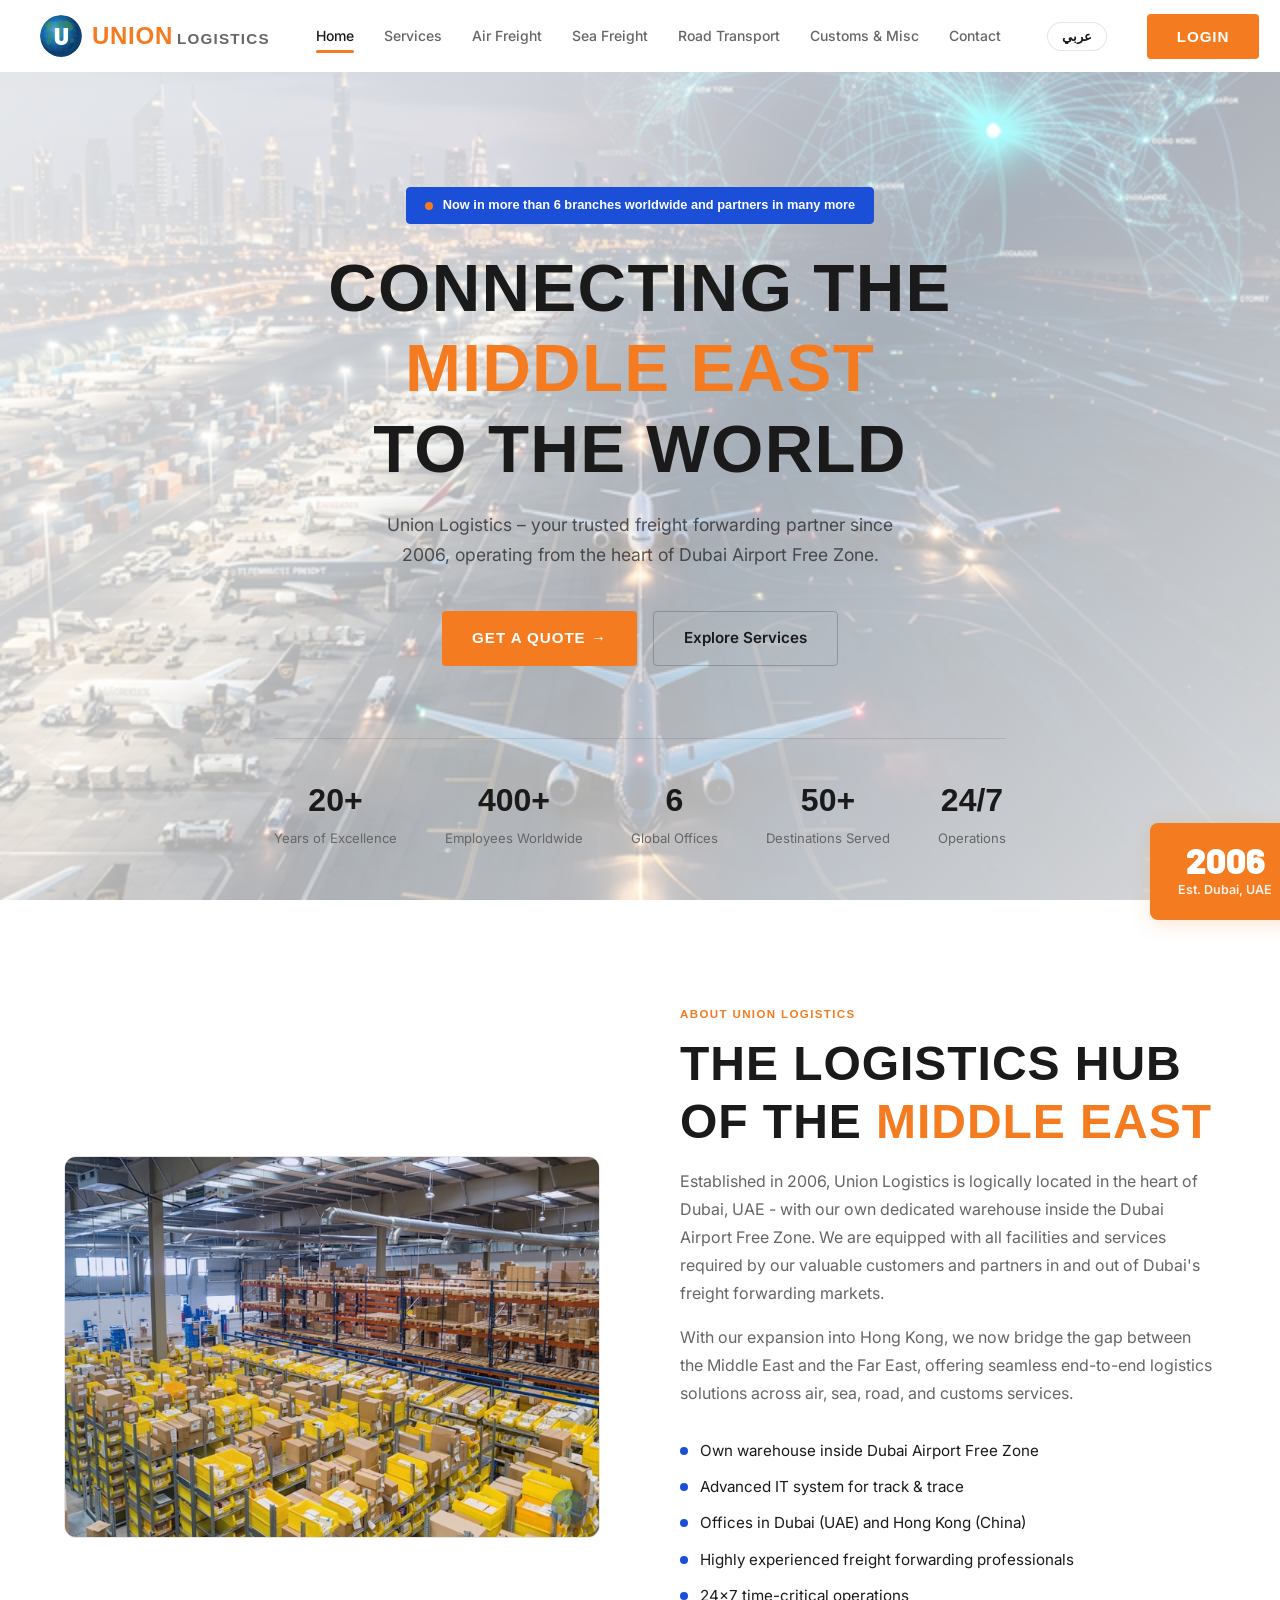
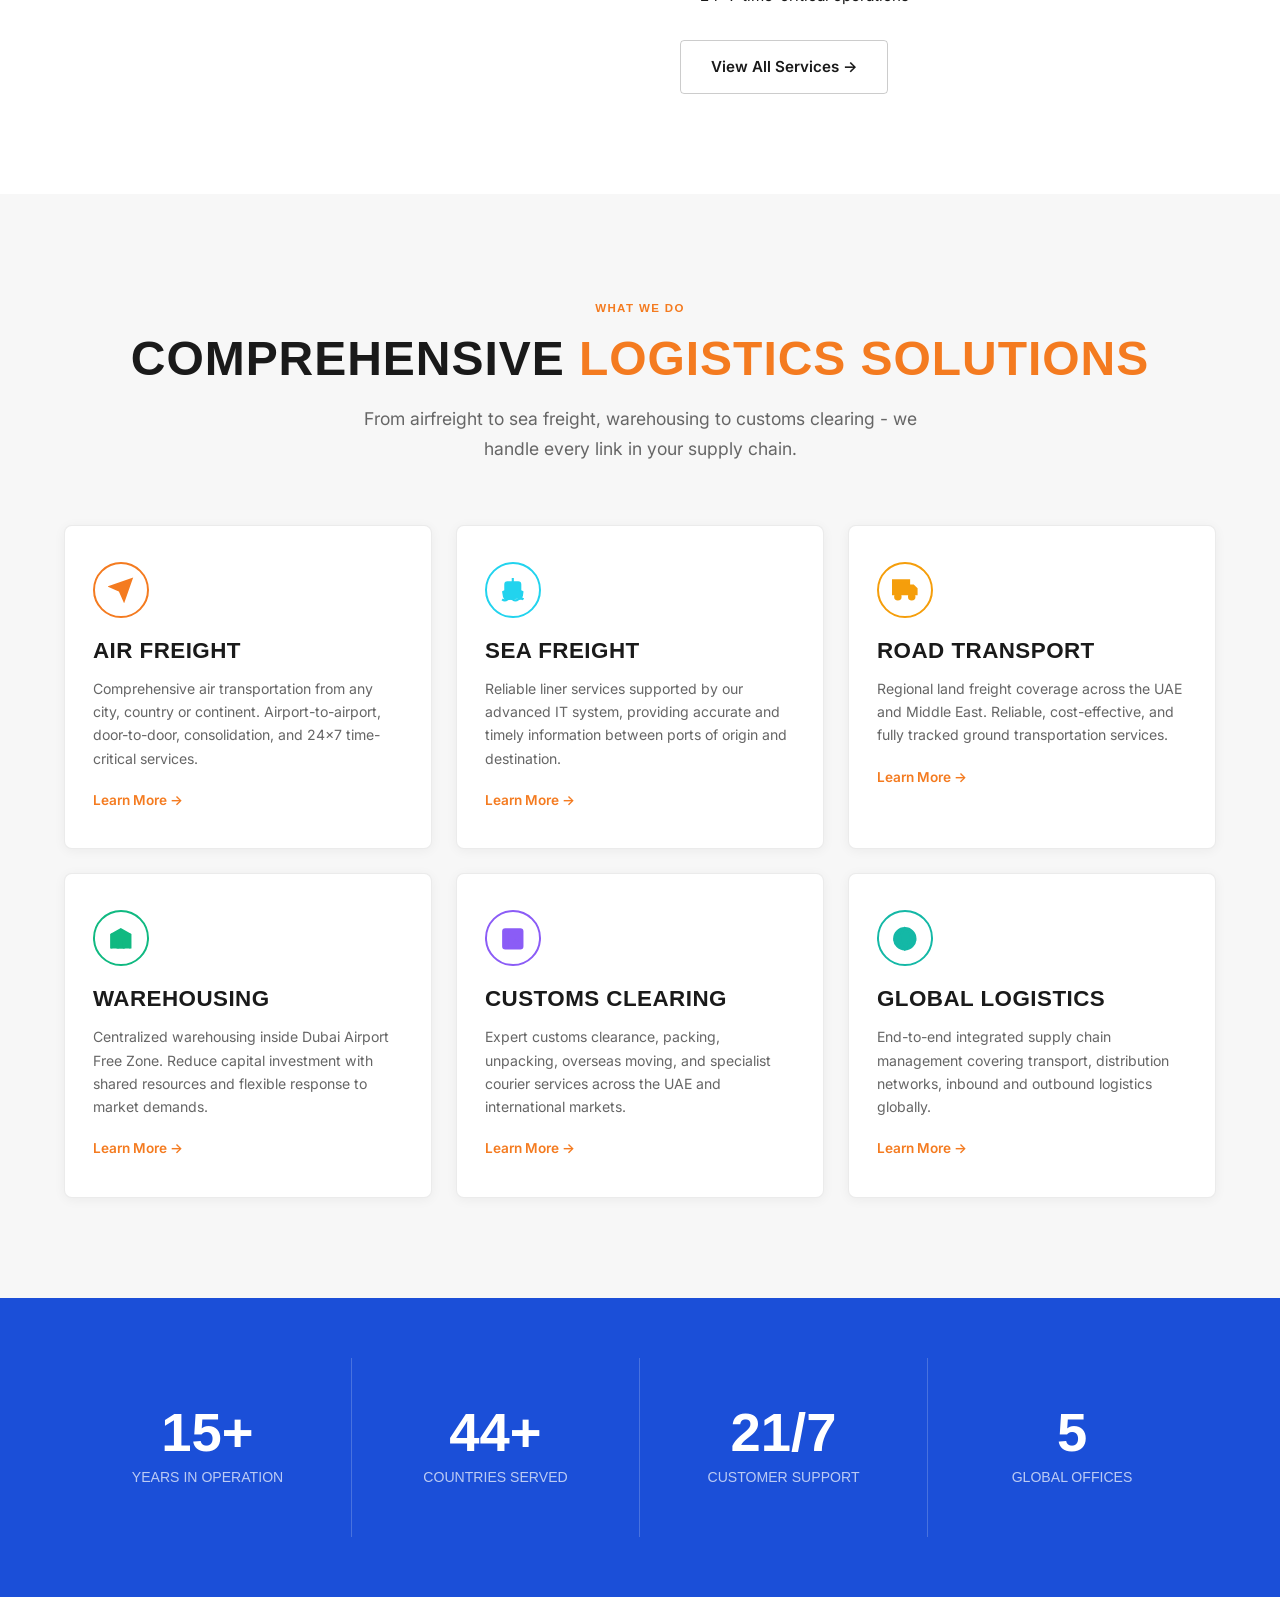
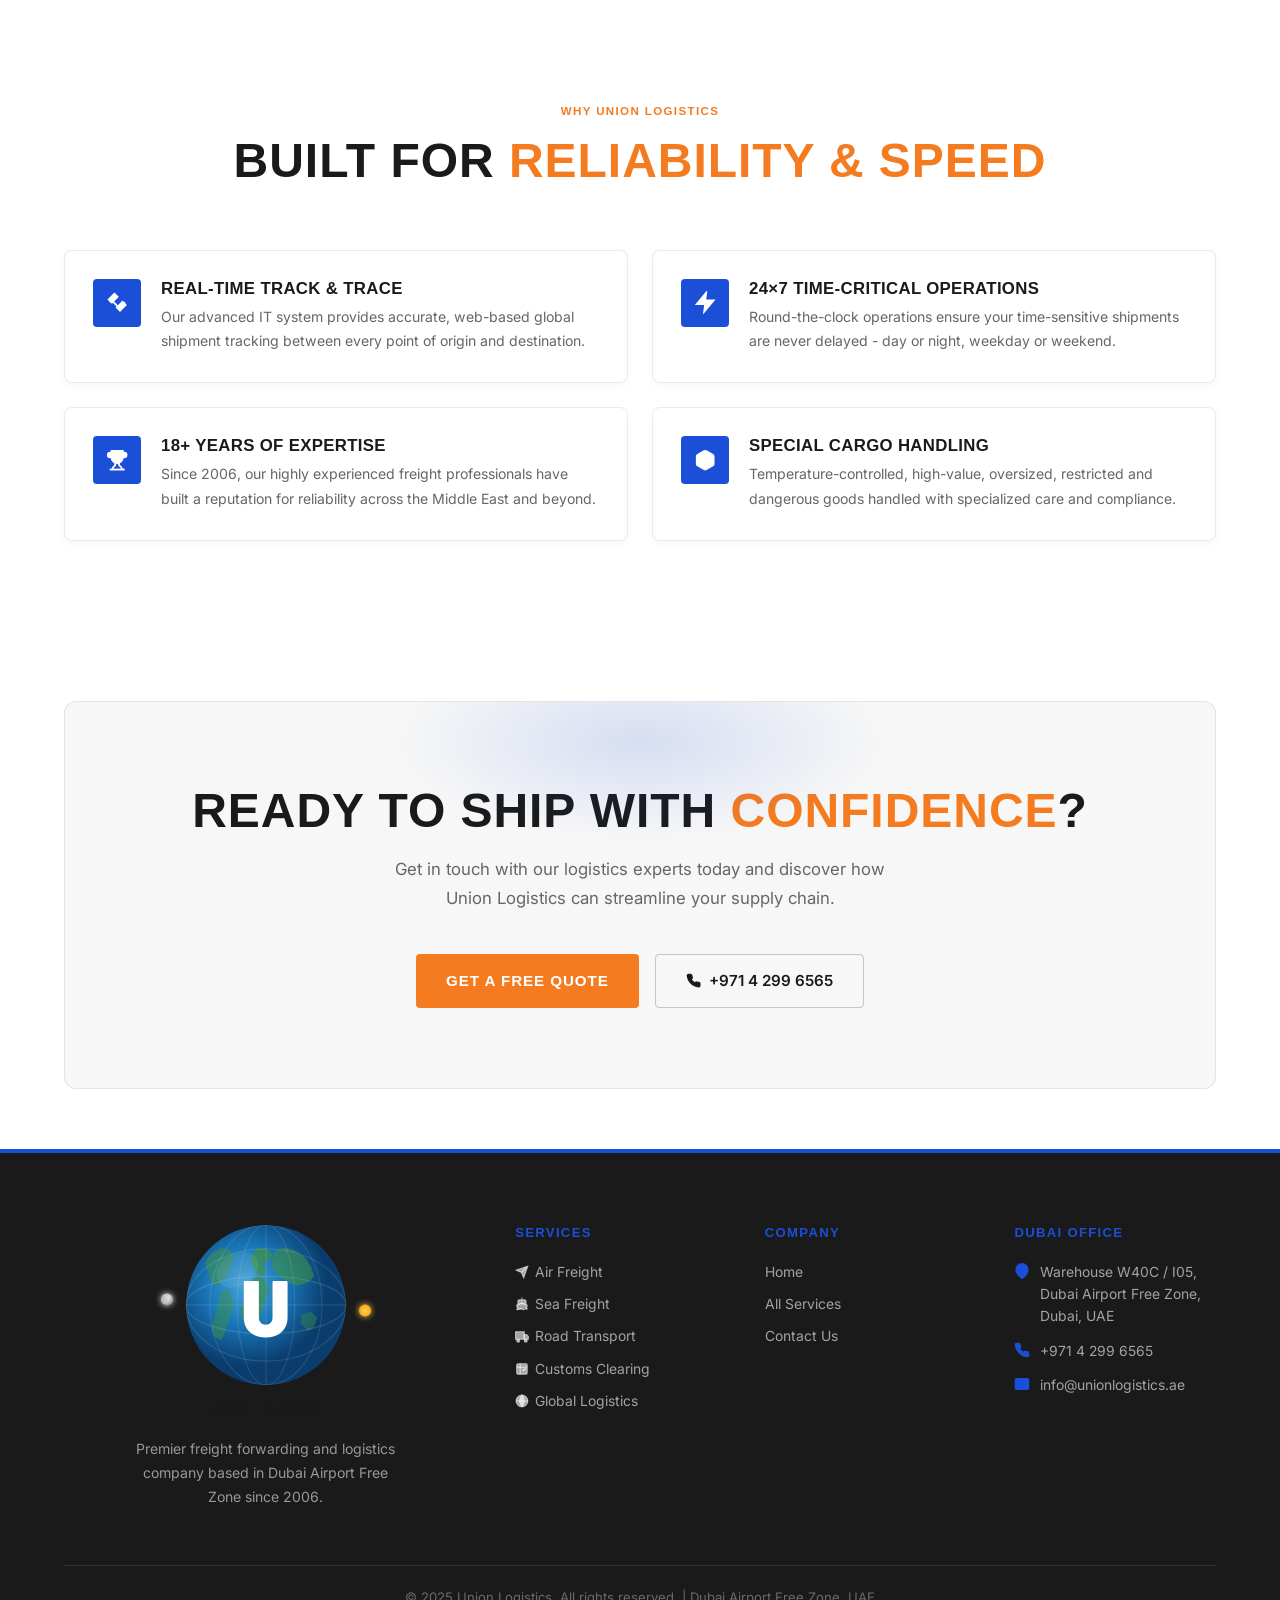
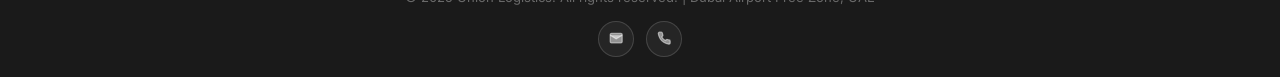
==== commit bede9838: "Centre align all hero content" ====
--- a/index.html
+++ b/index.html
@@ -7,7 +7,7 @@
   <meta name="description" content="Union Logistics – Premier freight forwarding and logistics company based in Dubai Airport Free Zone since 2006. Air freight, sea freight, road transport, customs clearing and warehousing.">
   <link href="https://fonts.googleapis.com/css2?family=Noto+Sans+Arabic:wght@400;600;700;900&display=swap" rel="stylesheet">
   <link rel="stylesheet" href="css/icons.css">
-  <link rel="stylesheet" href="css/style.css?v=20260316c">
+  <link rel="stylesheet" href="css/style.css?v=20260316d">
   <link rel="icon" type="image/svg+xml" href="data:image/svg+xml,<svg xmlns='http://www.w3.org/2000/svg' viewBox='0 0 32 32'><rect width='32' height='32' rx='8' fill='%231B4FD8'/><text y='22' x='5' font-size='18' font-family='Arial' font-weight='900' fill='white'>U</text></svg>">
 </head>
 <body>
@@ -308,7 +308,7 @@
   </div>
 </footer>
 
-<script src="js/main.js?v=20260316c"></script>
+<script src="js/main.js?v=20260316d"></script>
 
 <!-- Login Modal -->
 <div id="loginModal" style="display:none;position:fixed;inset:0;z-index:9999;background:rgba(0,0,0,0.6);backdrop-filter:blur(8px);align-items:center;justify-content:center;" onclick="if(event.target===this)this.style.display='none'">
--- a/css/style.css
+++ b/css/style.css
@@ -1094,6 +1094,7 @@
   position: relative; z-index: 1;
   max-width: var(--max-w); margin: 0 auto;
   padding: 0 24px; padding-top: 136px;
+  text-align: center; display: flex; flex-direction: column; align-items: center;
 }
 .hero-badge {
   display: inline-flex; align-items: center; gap: 10px;
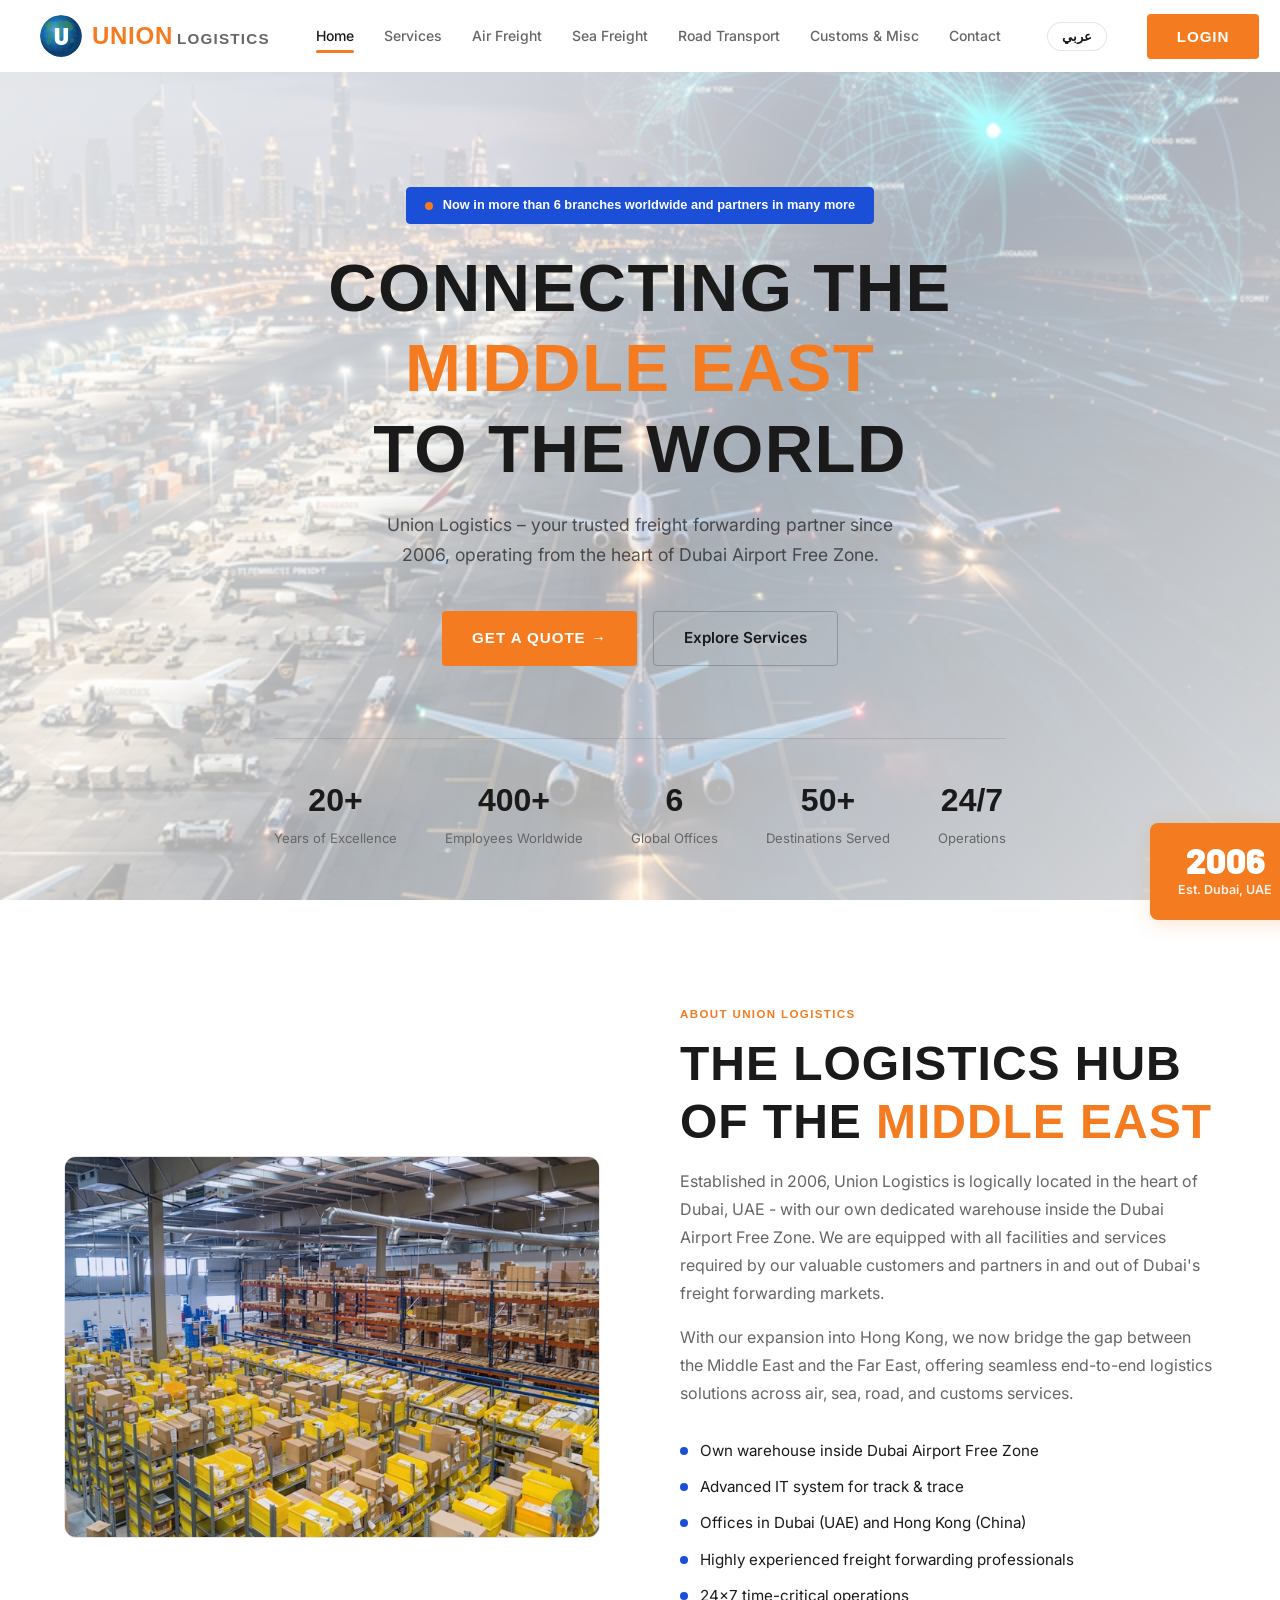
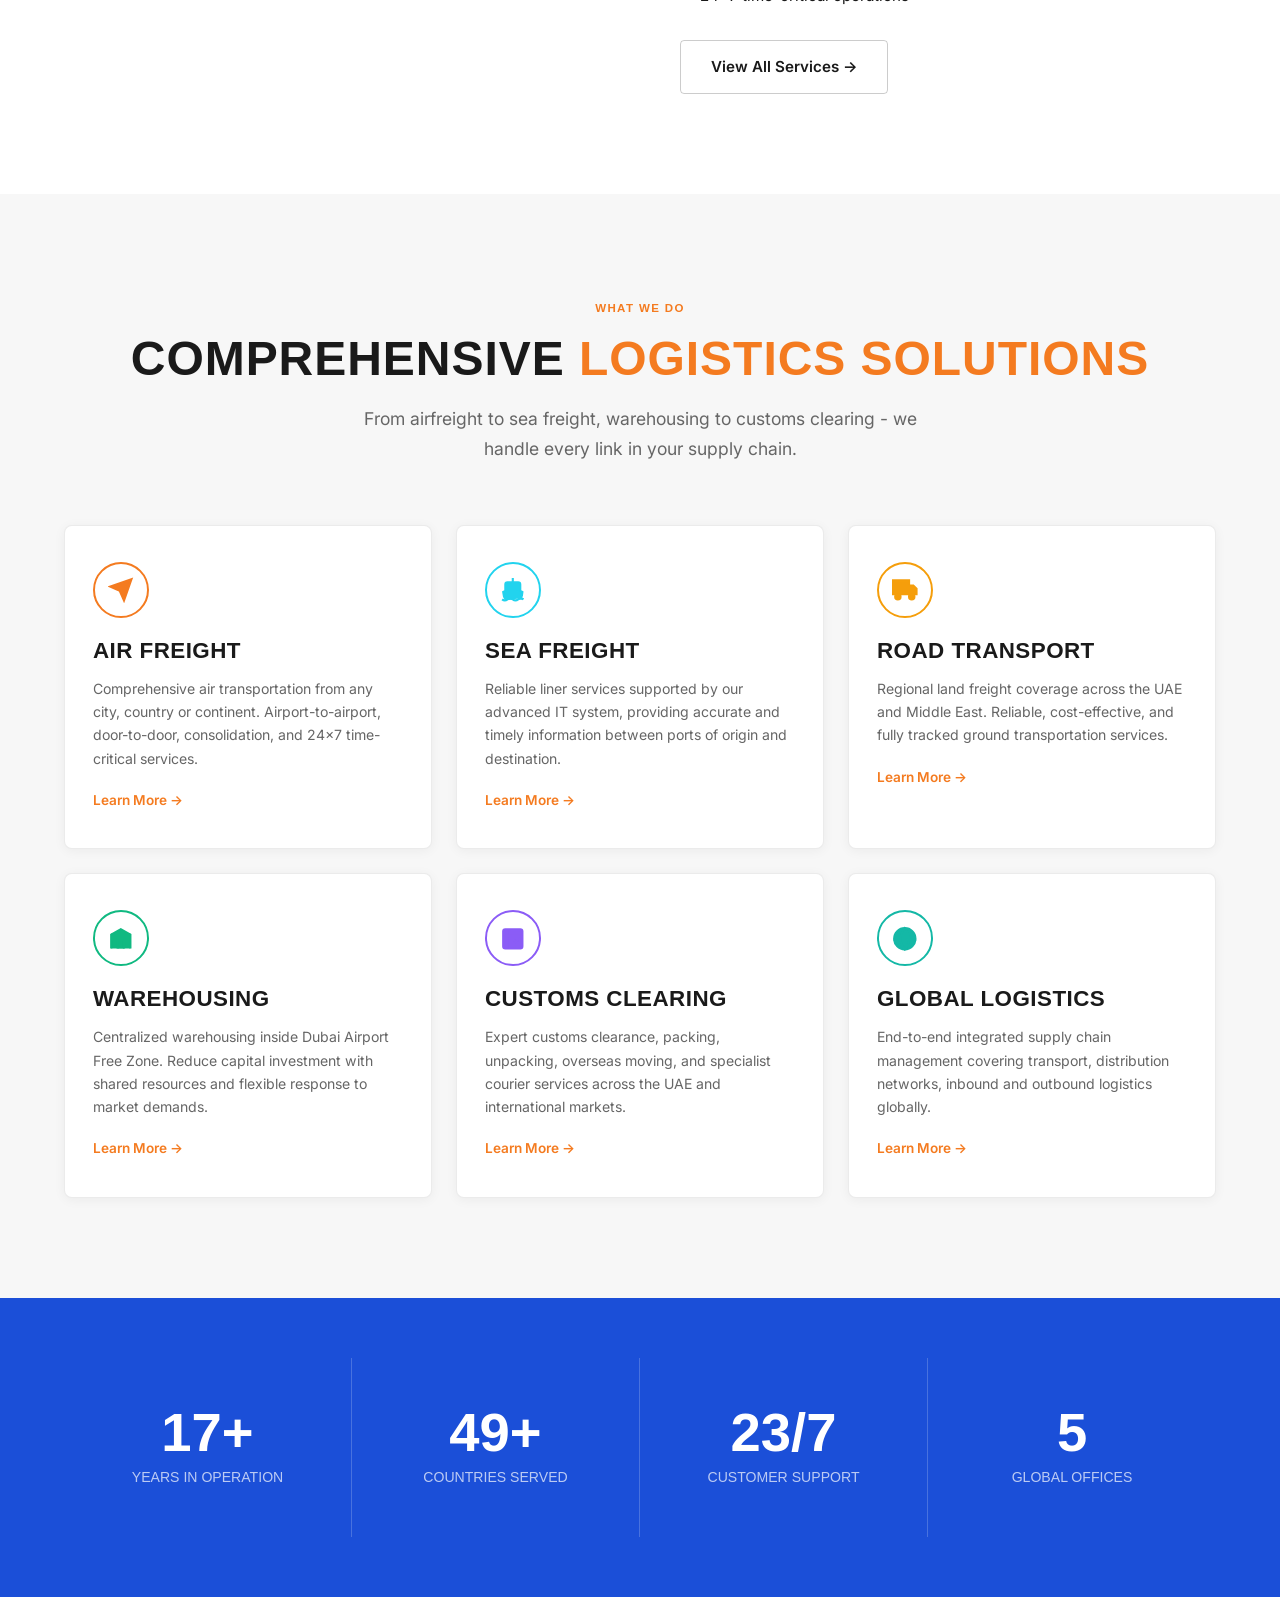
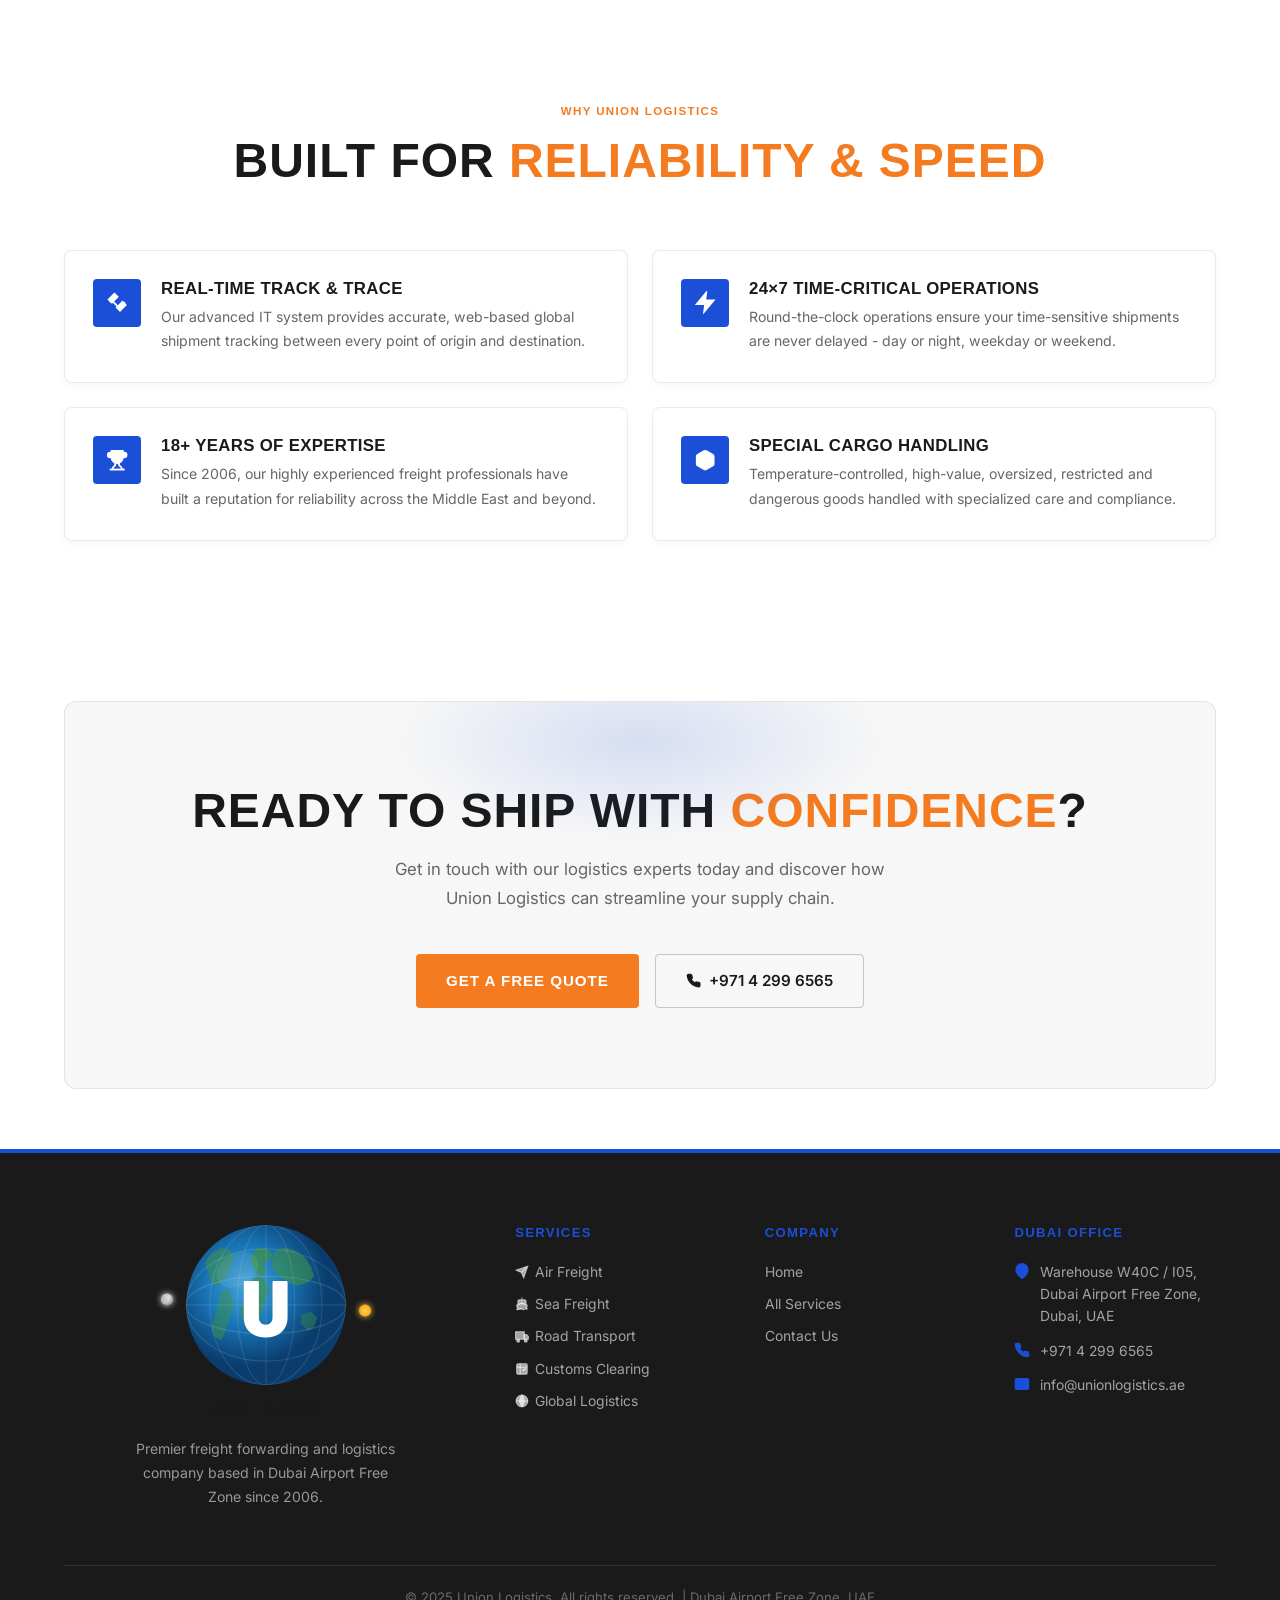
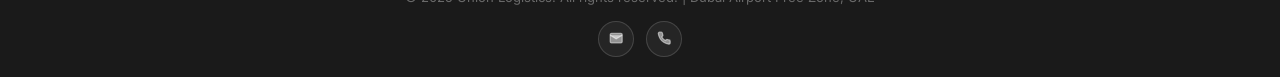
==== commit 6e776385: "Uniform spacing: send message, customer care, map" ====
--- a/index.html
+++ b/index.html
@@ -7,7 +7,7 @@
   <meta name="description" content="Union Logistics – Premier freight forwarding and logistics company based in Dubai Airport Free Zone since 2006. Air freight, sea freight, road transport, customs clearing and warehousing.">
   <link href="https://fonts.googleapis.com/css2?family=Noto+Sans+Arabic:wght@400;600;700;900&display=swap" rel="stylesheet">
   <link rel="stylesheet" href="css/icons.css">
-  <link rel="stylesheet" href="css/style.css?v=20260316d">
+  <link rel="stylesheet" href="css/style.css?v=20260316e">
   <link rel="icon" type="image/svg+xml" href="data:image/svg+xml,<svg xmlns='http://www.w3.org/2000/svg' viewBox='0 0 32 32'><rect width='32' height='32' rx='8' fill='%231B4FD8'/><text y='22' x='5' font-size='18' font-family='Arial' font-weight='900' fill='white'>U</text></svg>">
 </head>
 <body>
@@ -308,7 +308,7 @@
   </div>
 </footer>
 
-<script src="js/main.js?v=20260316d"></script>
+<script src="js/main.js?v=20260316e"></script>
 
 <!-- Login Modal -->
 <div id="loginModal" style="display:none;position:fixed;inset:0;z-index:9999;background:rgba(0,0,0,0.6);backdrop-filter:blur(8px);align-items:center;justify-content:center;" onclick="if(event.target===this)this.style.display='none'">
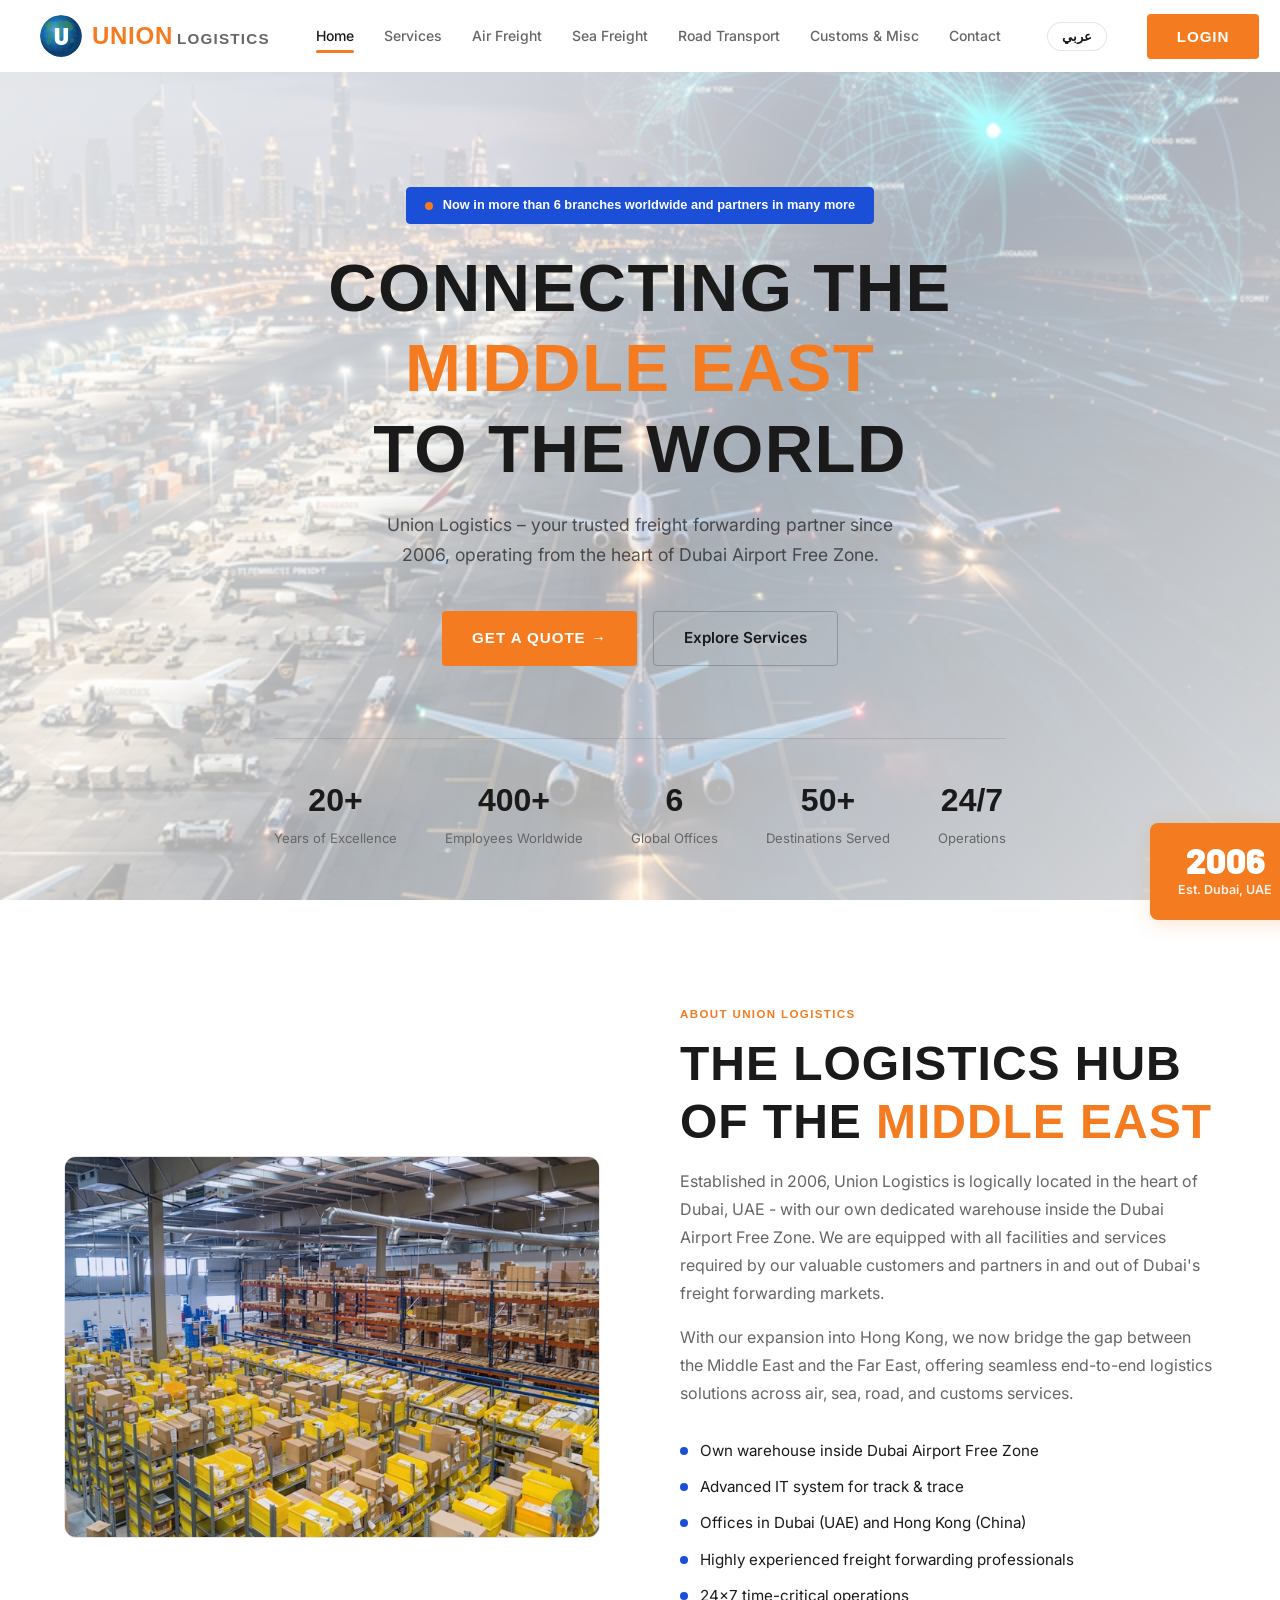
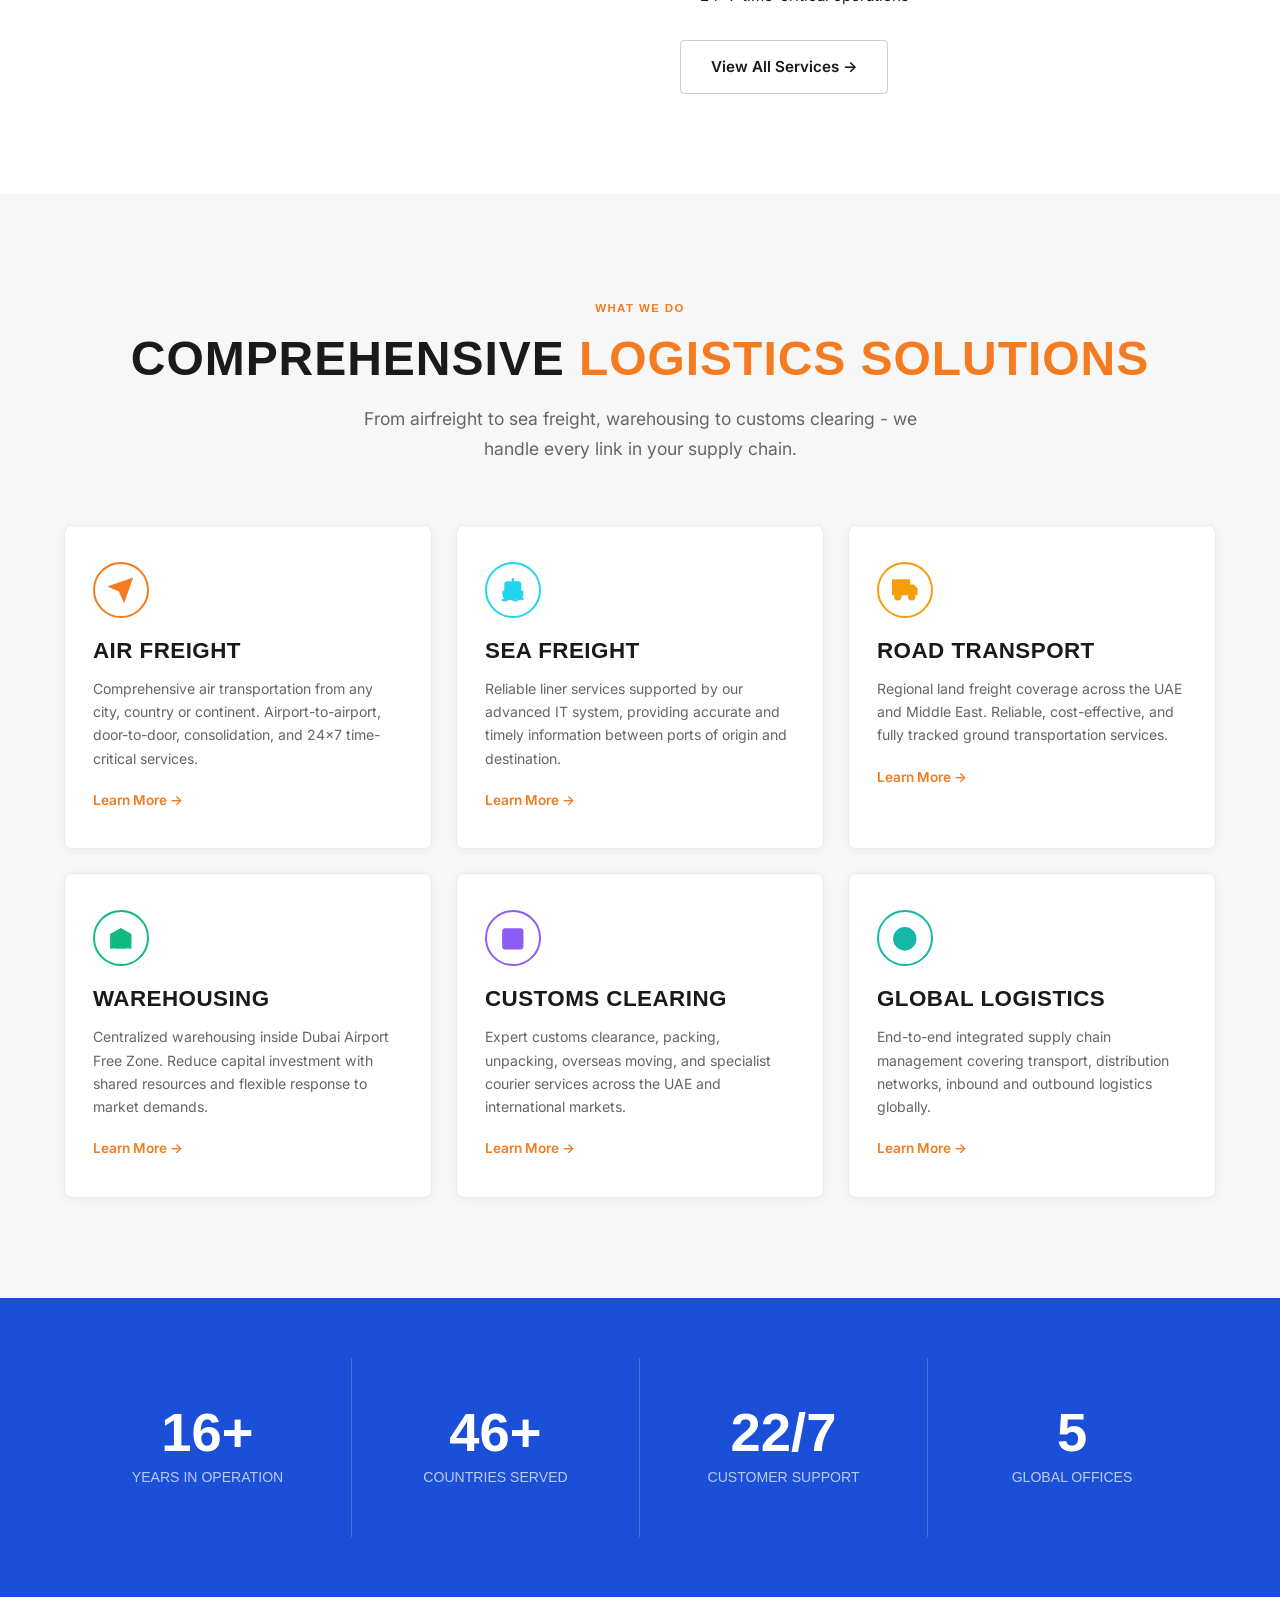
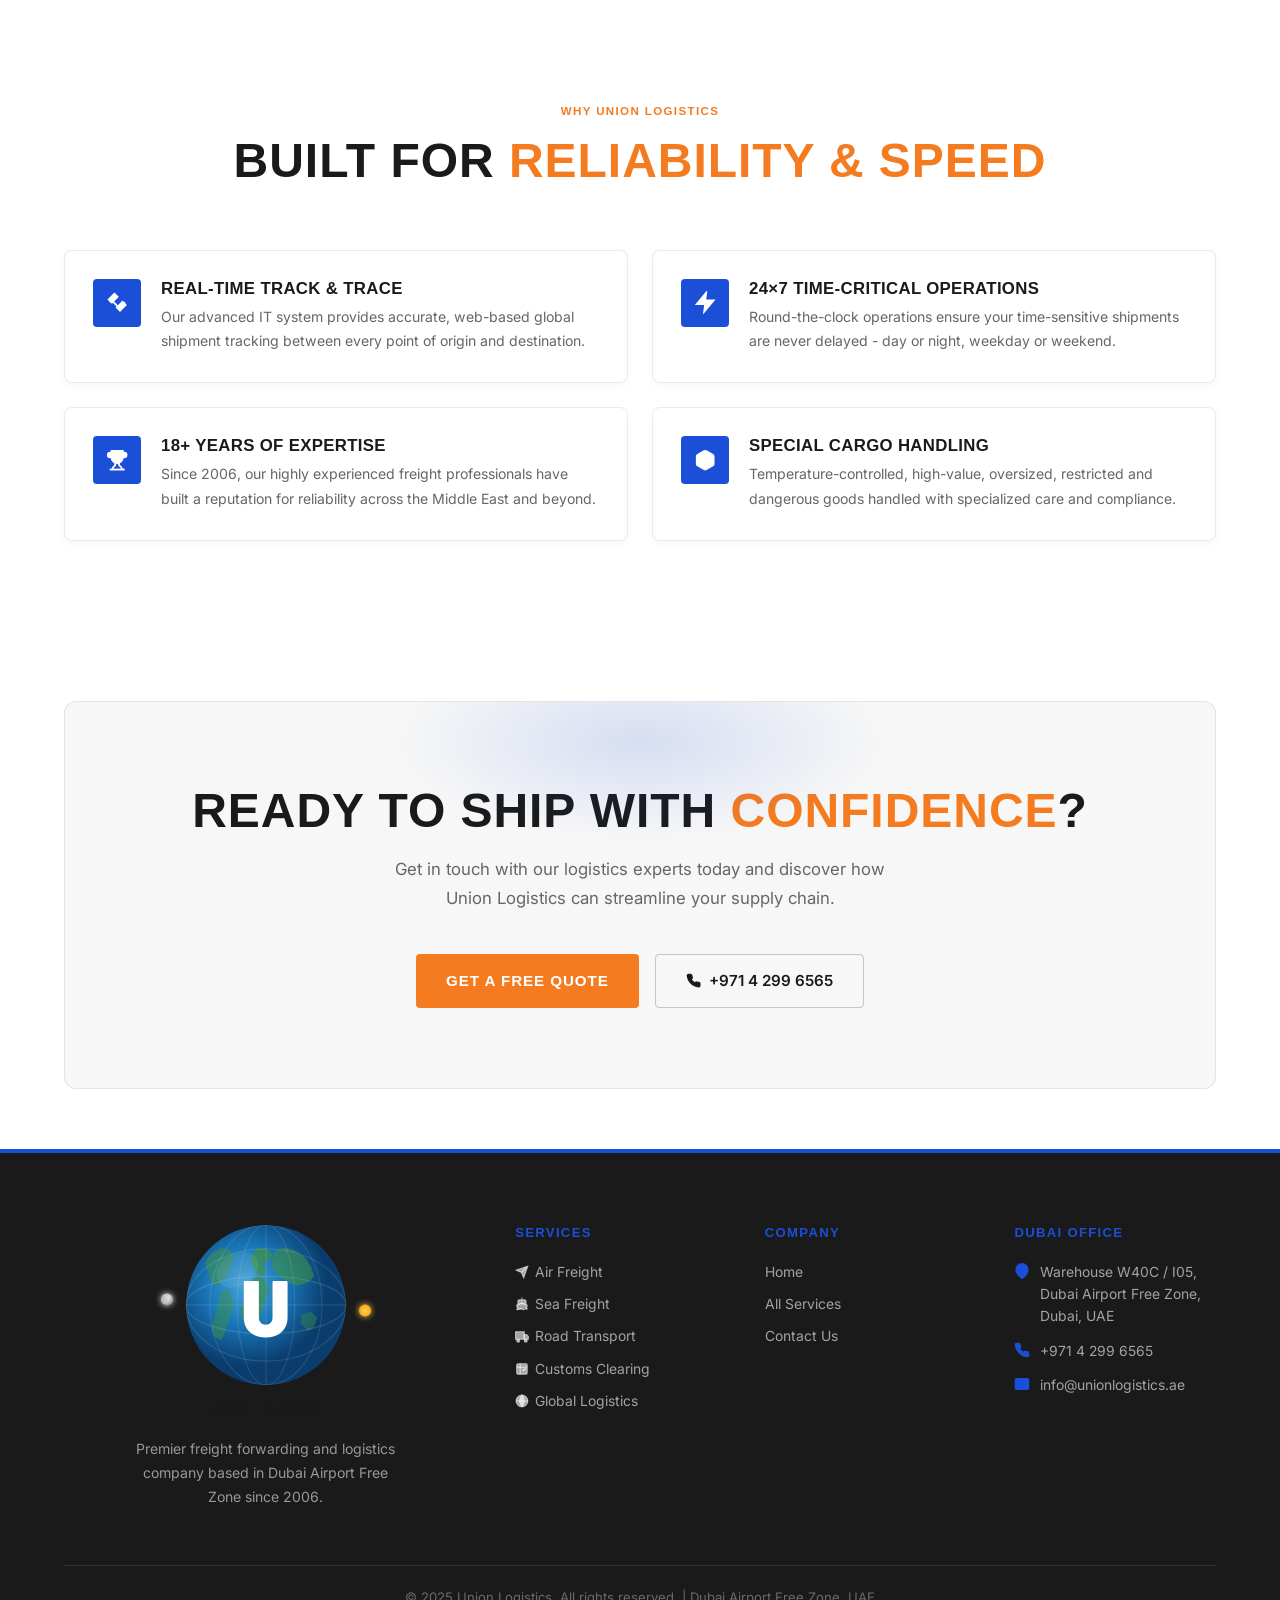
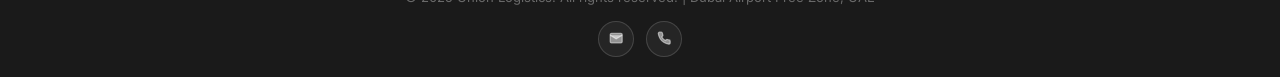
==== commit 0ff14fbe: "Fix: uniform 24px spacing between form, customer care, map" ====
--- a/index.html
+++ b/index.html
@@ -7,7 +7,7 @@
   <meta name="description" content="Union Logistics – Premier freight forwarding and logistics company based in Dubai Airport Free Zone since 2006. Air freight, sea freight, road transport, customs clearing and warehousing.">
   <link href="https://fonts.googleapis.com/css2?family=Noto+Sans+Arabic:wght@400;600;700;900&display=swap" rel="stylesheet">
   <link rel="stylesheet" href="css/icons.css">
-  <link rel="stylesheet" href="css/style.css?v=20260316e">
+  <link rel="stylesheet" href="css/style.css?v=20260316f">
   <link rel="icon" type="image/svg+xml" href="data:image/svg+xml,<svg xmlns='http://www.w3.org/2000/svg' viewBox='0 0 32 32'><rect width='32' height='32' rx='8' fill='%231B4FD8'/><text y='22' x='5' font-size='18' font-family='Arial' font-weight='900' fill='white'>U</text></svg>">
 </head>
 <body>
@@ -308,7 +308,7 @@
   </div>
 </footer>
 
-<script src="js/main.js?v=20260316e"></script>
+<script src="js/main.js?v=20260316f"></script>
 
 <!-- Login Modal -->
 <div id="loginModal" style="display:none;position:fixed;inset:0;z-index:9999;background:rgba(0,0,0,0.6);backdrop-filter:blur(8px);align-items:center;justify-content:center;" onclick="if(event.target===this)this.style.display='none'">
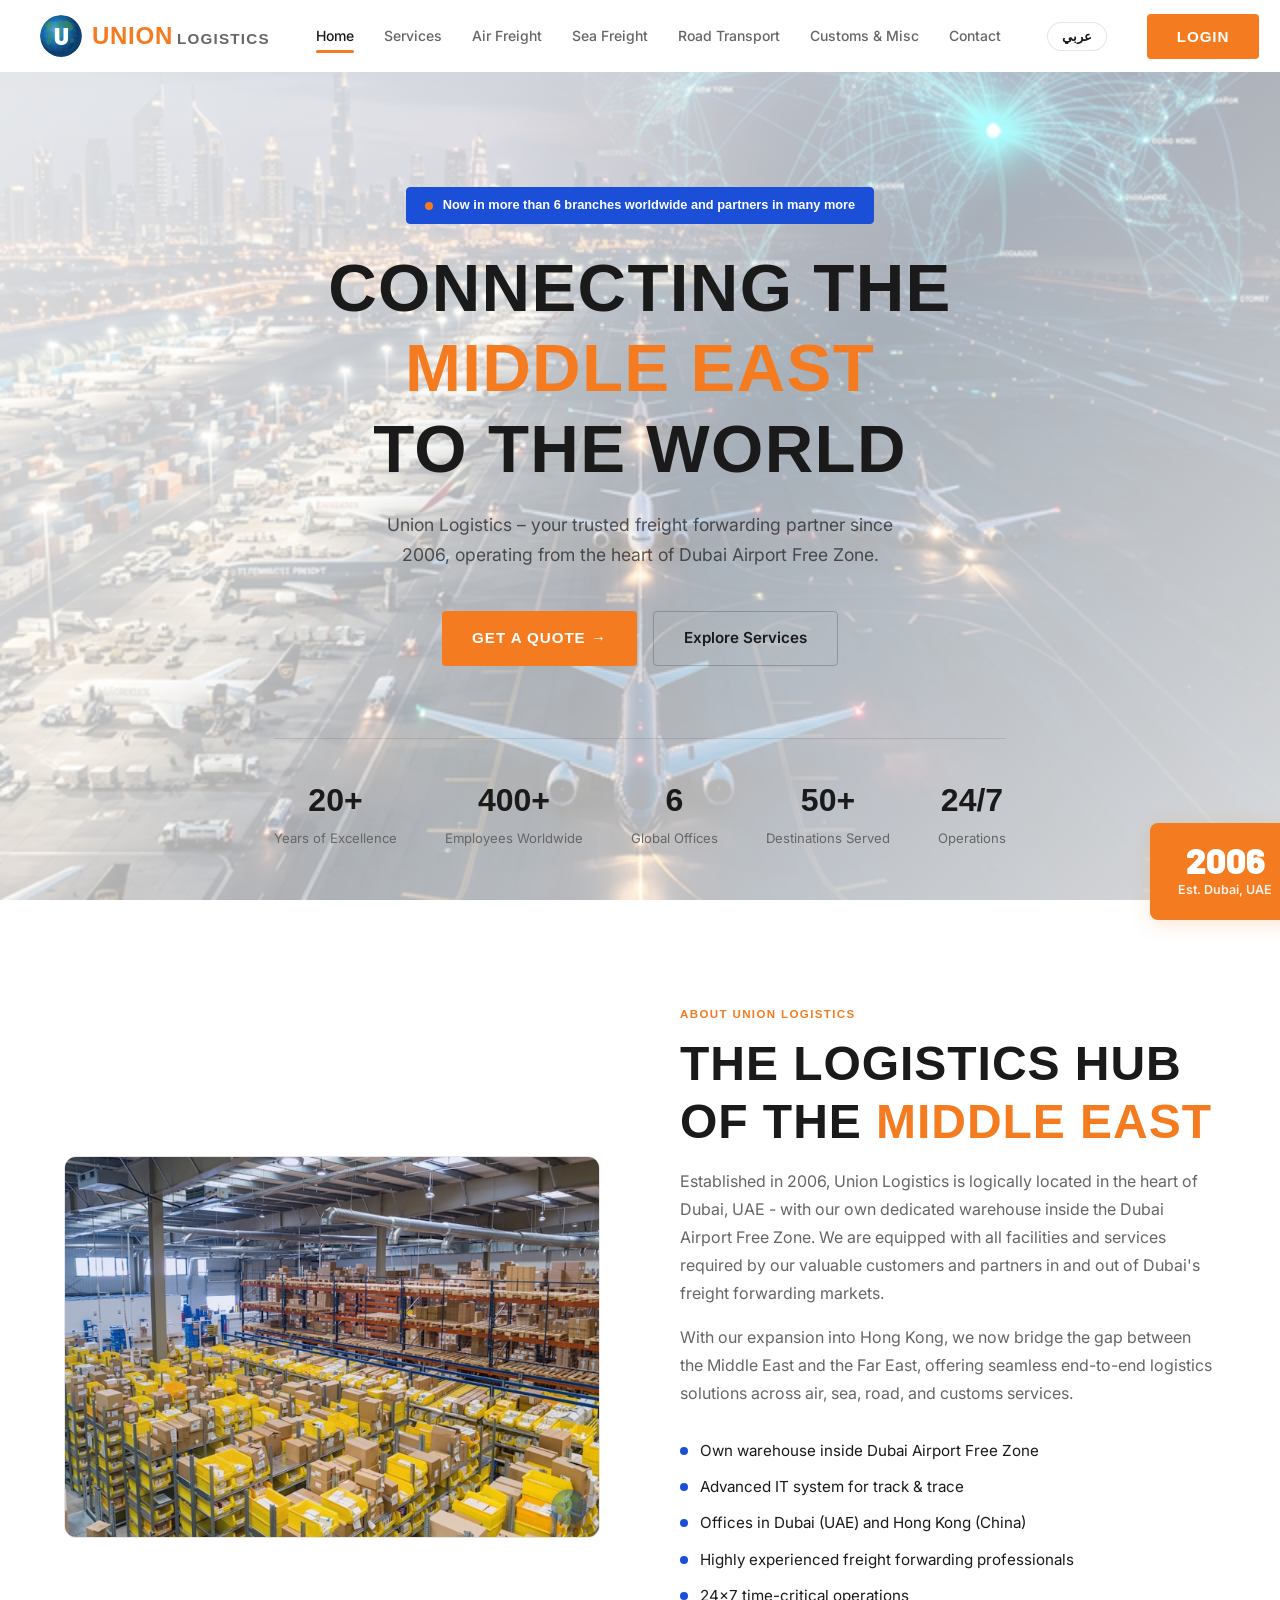
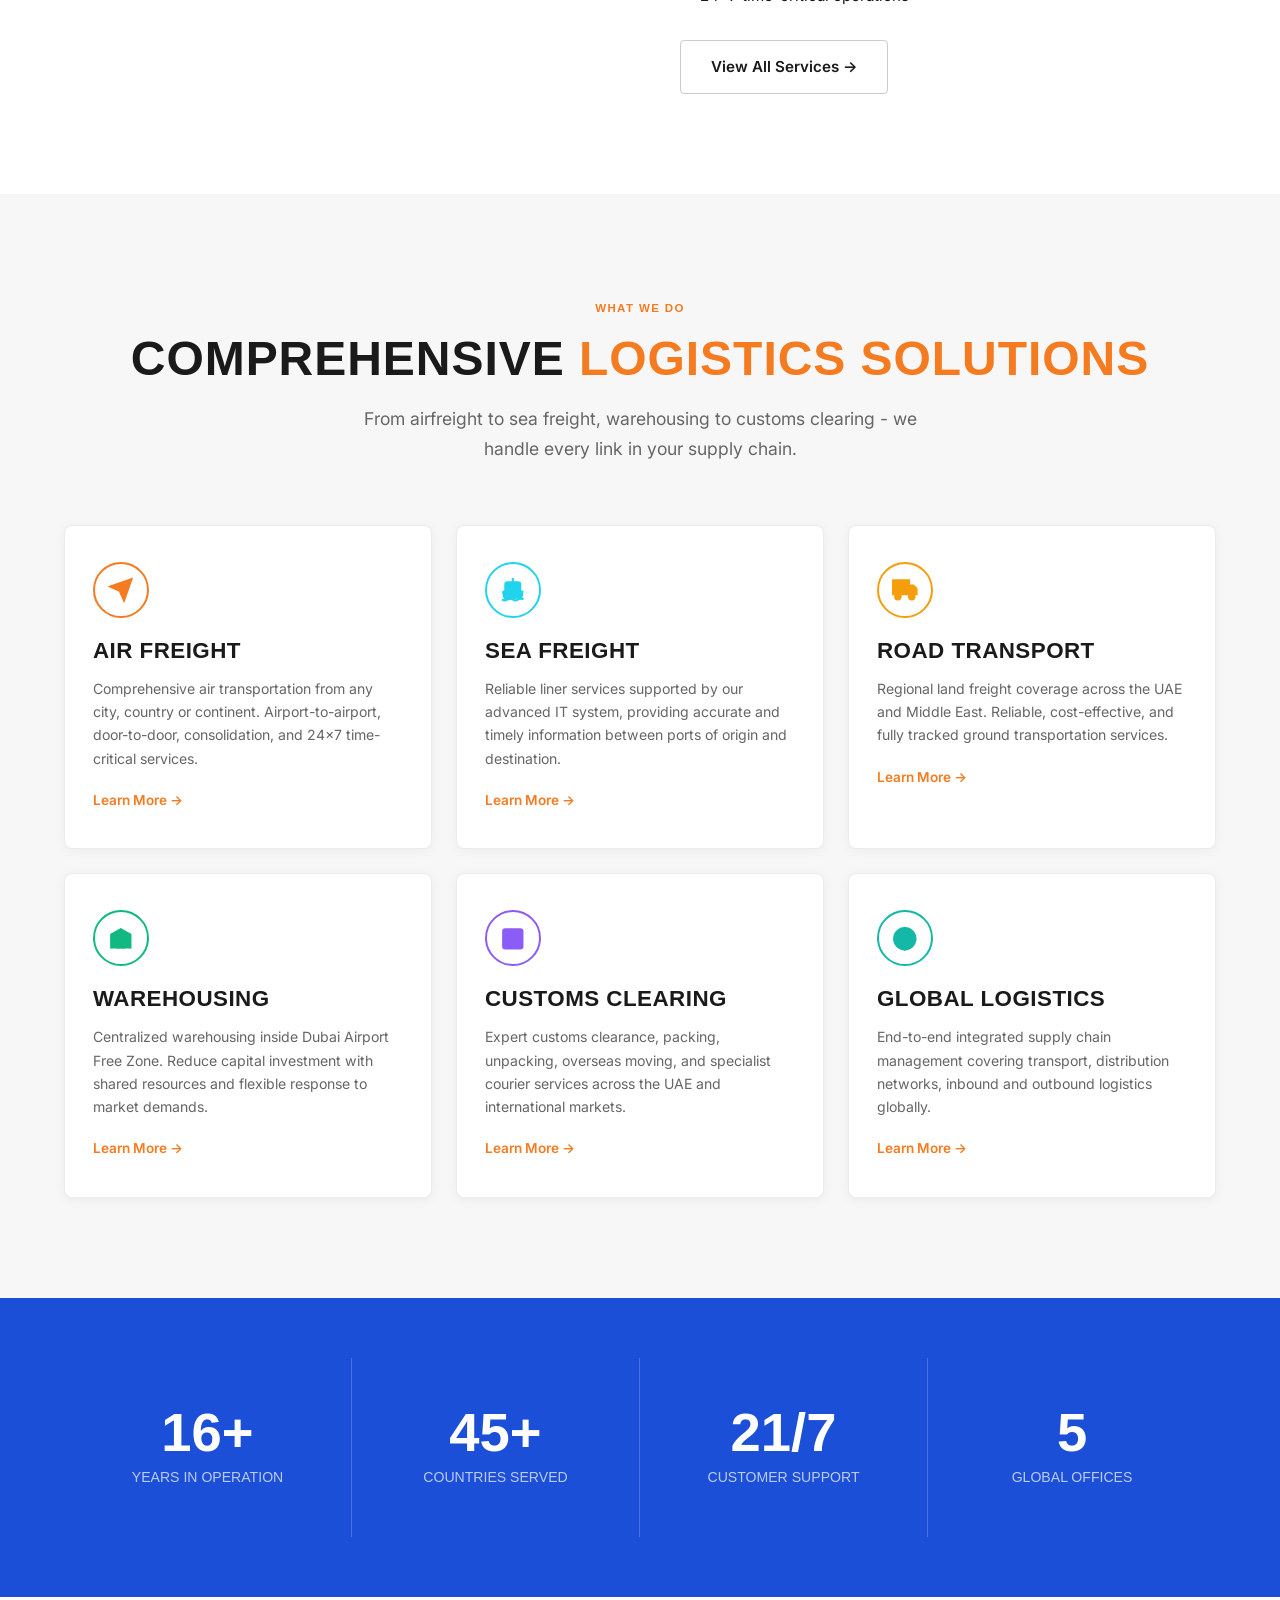
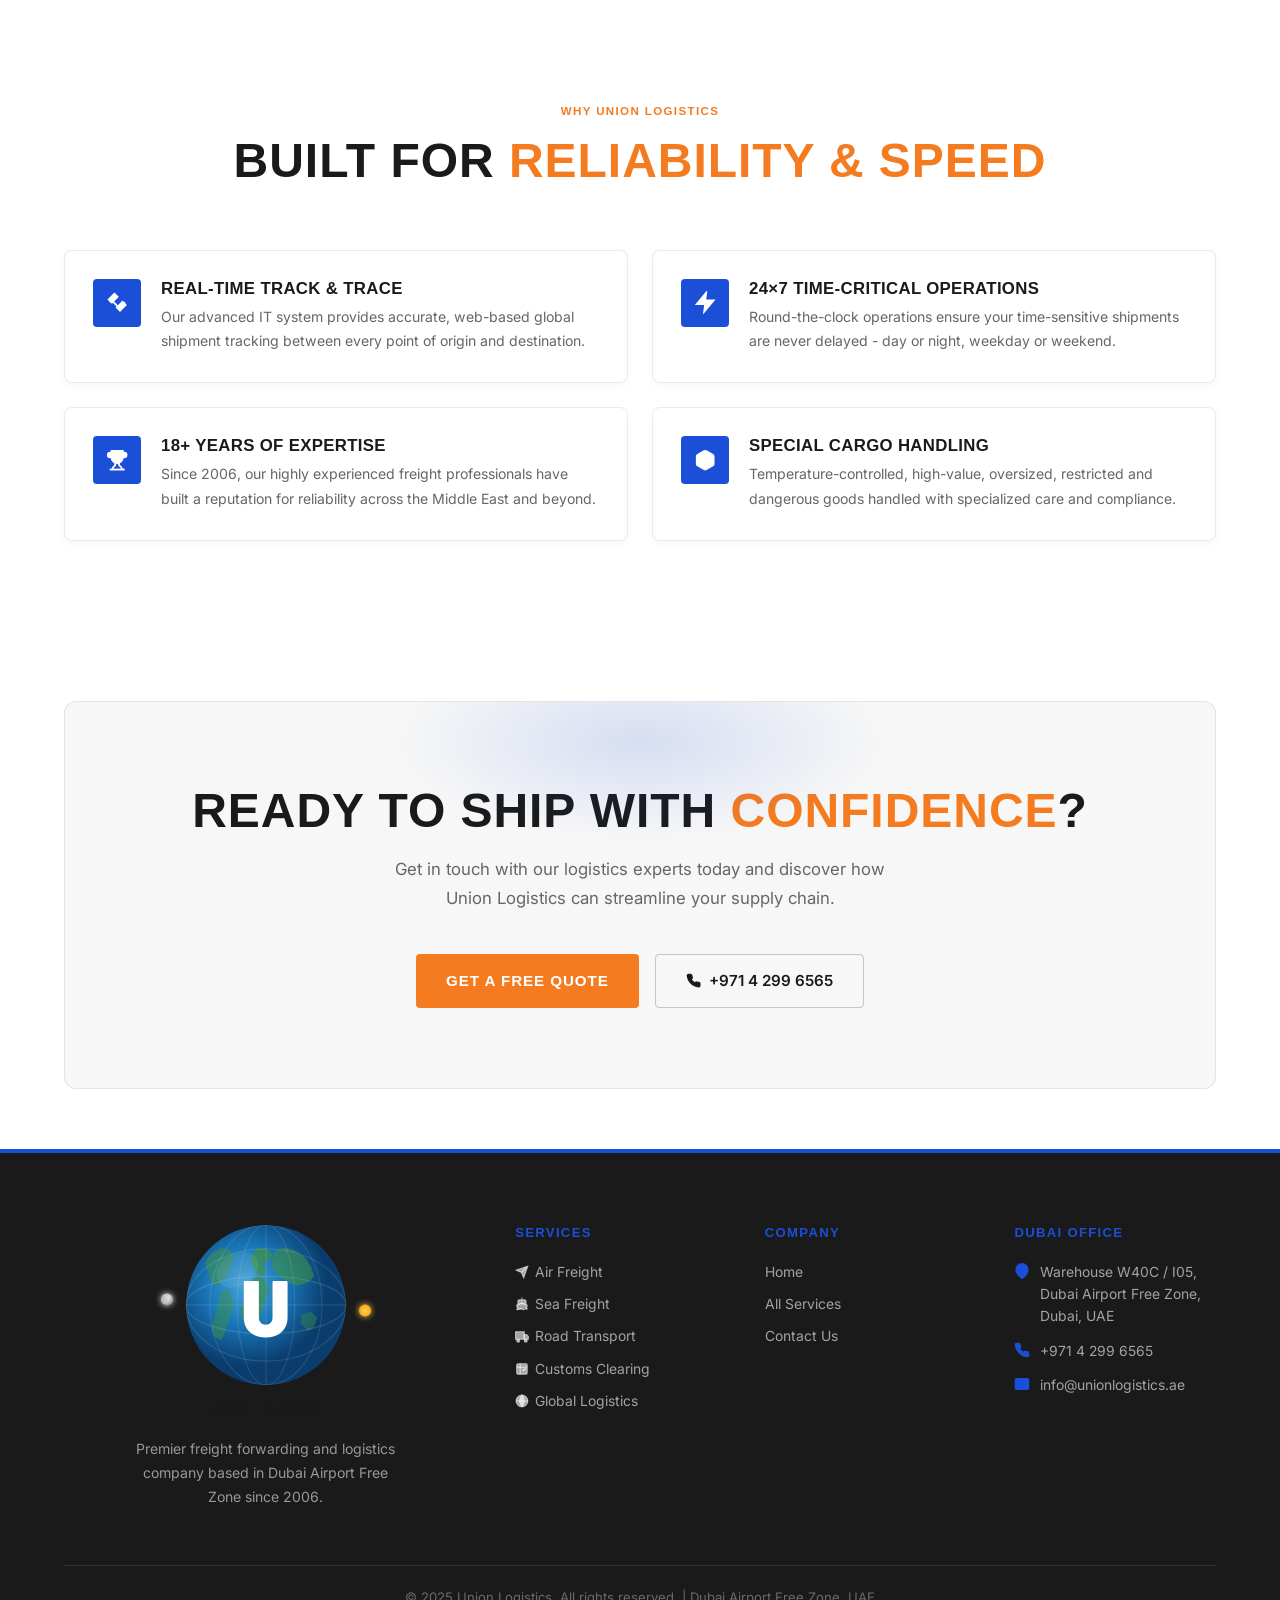
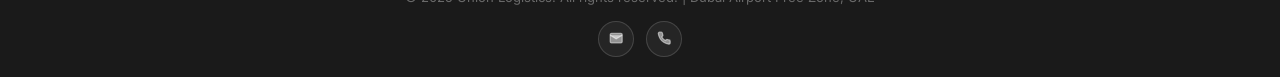
==== commit d7053633: "Fix: map inside form wrapper, uniform 24px gaps" ====
--- a/index.html
+++ b/index.html
@@ -7,7 +7,7 @@
   <meta name="description" content="Union Logistics – Premier freight forwarding and logistics company based in Dubai Airport Free Zone since 2006. Air freight, sea freight, road transport, customs clearing and warehousing.">
   <link href="https://fonts.googleapis.com/css2?family=Noto+Sans+Arabic:wght@400;600;700;900&display=swap" rel="stylesheet">
   <link rel="stylesheet" href="css/icons.css">
-  <link rel="stylesheet" href="css/style.css?v=20260316f">
+  <link rel="stylesheet" href="css/style.css?v=20260316g">
   <link rel="icon" type="image/svg+xml" href="data:image/svg+xml,<svg xmlns='http://www.w3.org/2000/svg' viewBox='0 0 32 32'><rect width='32' height='32' rx='8' fill='%231B4FD8'/><text y='22' x='5' font-size='18' font-family='Arial' font-weight='900' fill='white'>U</text></svg>">
 </head>
 <body>
@@ -308,7 +308,7 @@
   </div>
 </footer>
 
-<script src="js/main.js?v=20260316f"></script>
+<script src="js/main.js?v=20260316g"></script>
 
 <!-- Login Modal -->
 <div id="loginModal" style="display:none;position:fixed;inset:0;z-index:9999;background:rgba(0,0,0,0.6);backdrop-filter:blur(8px);align-items:center;justify-content:center;" onclick="if(event.target===this)this.style.display='none'">
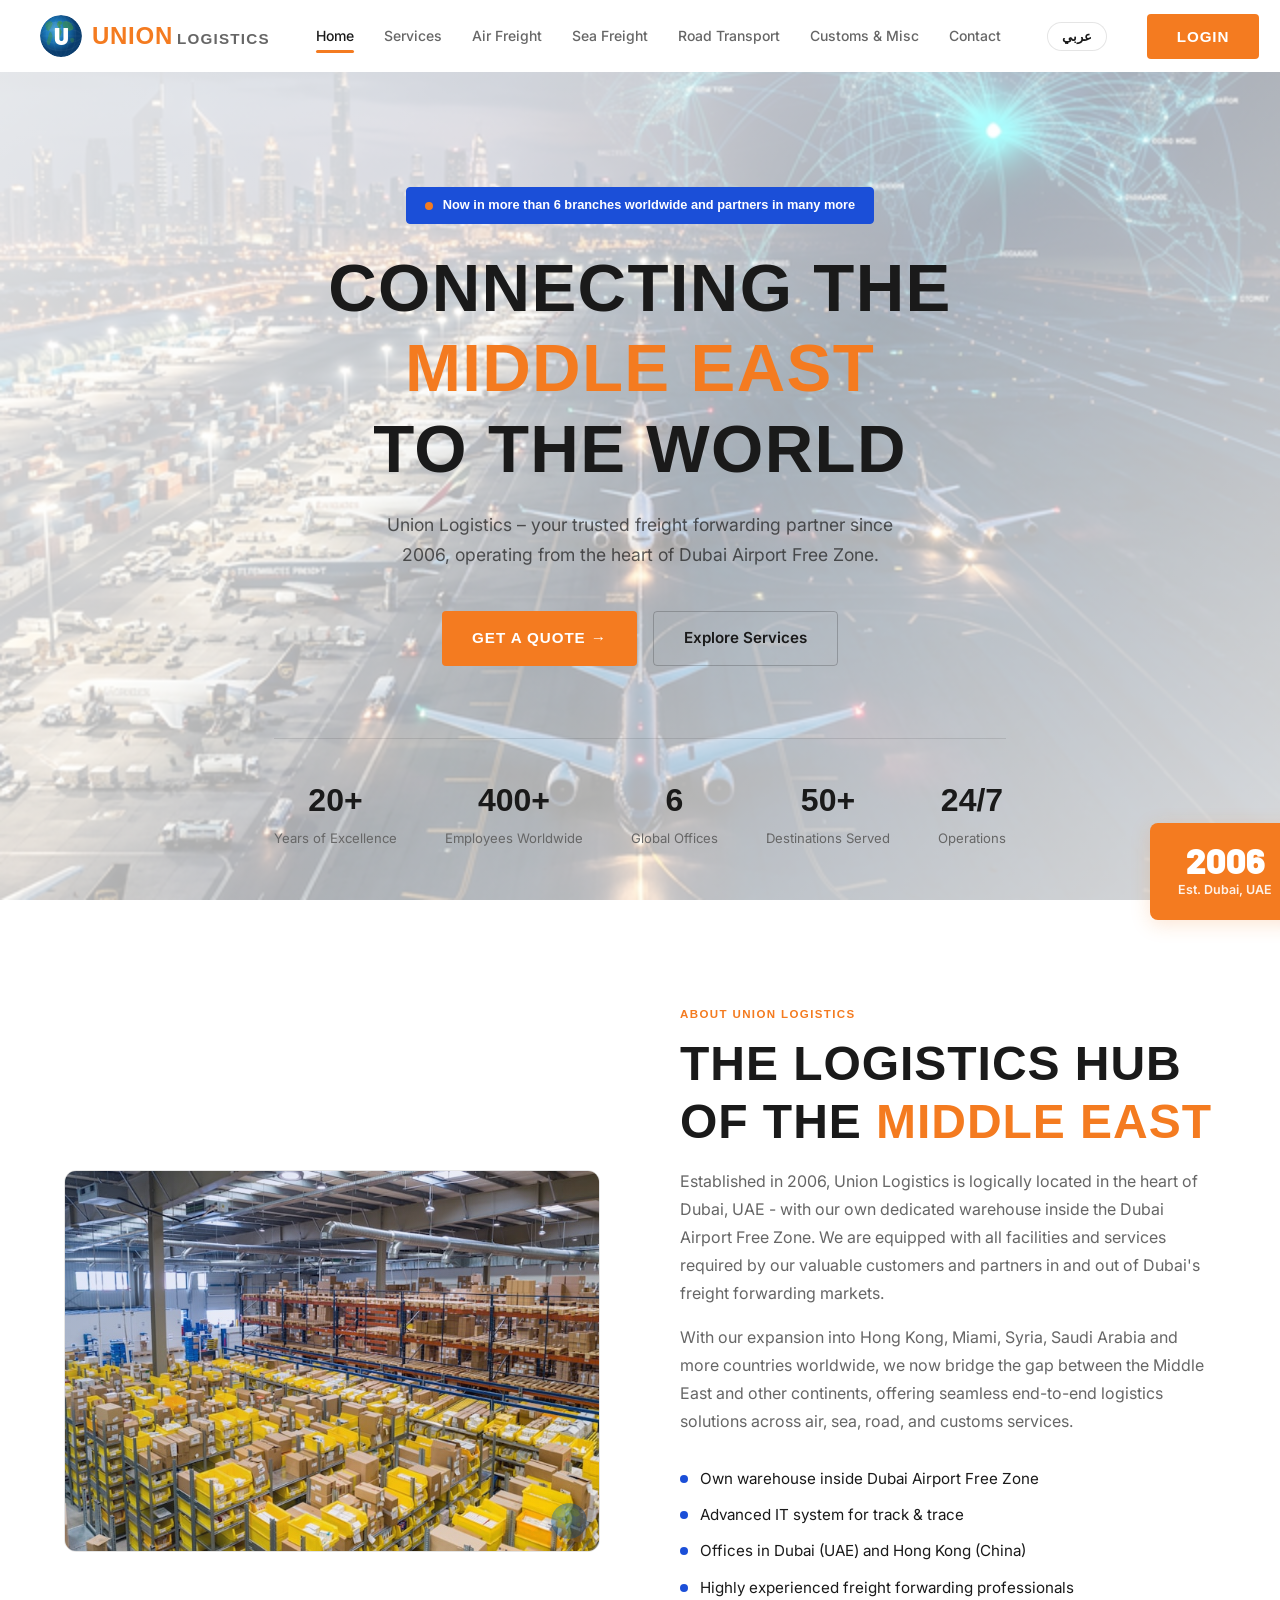
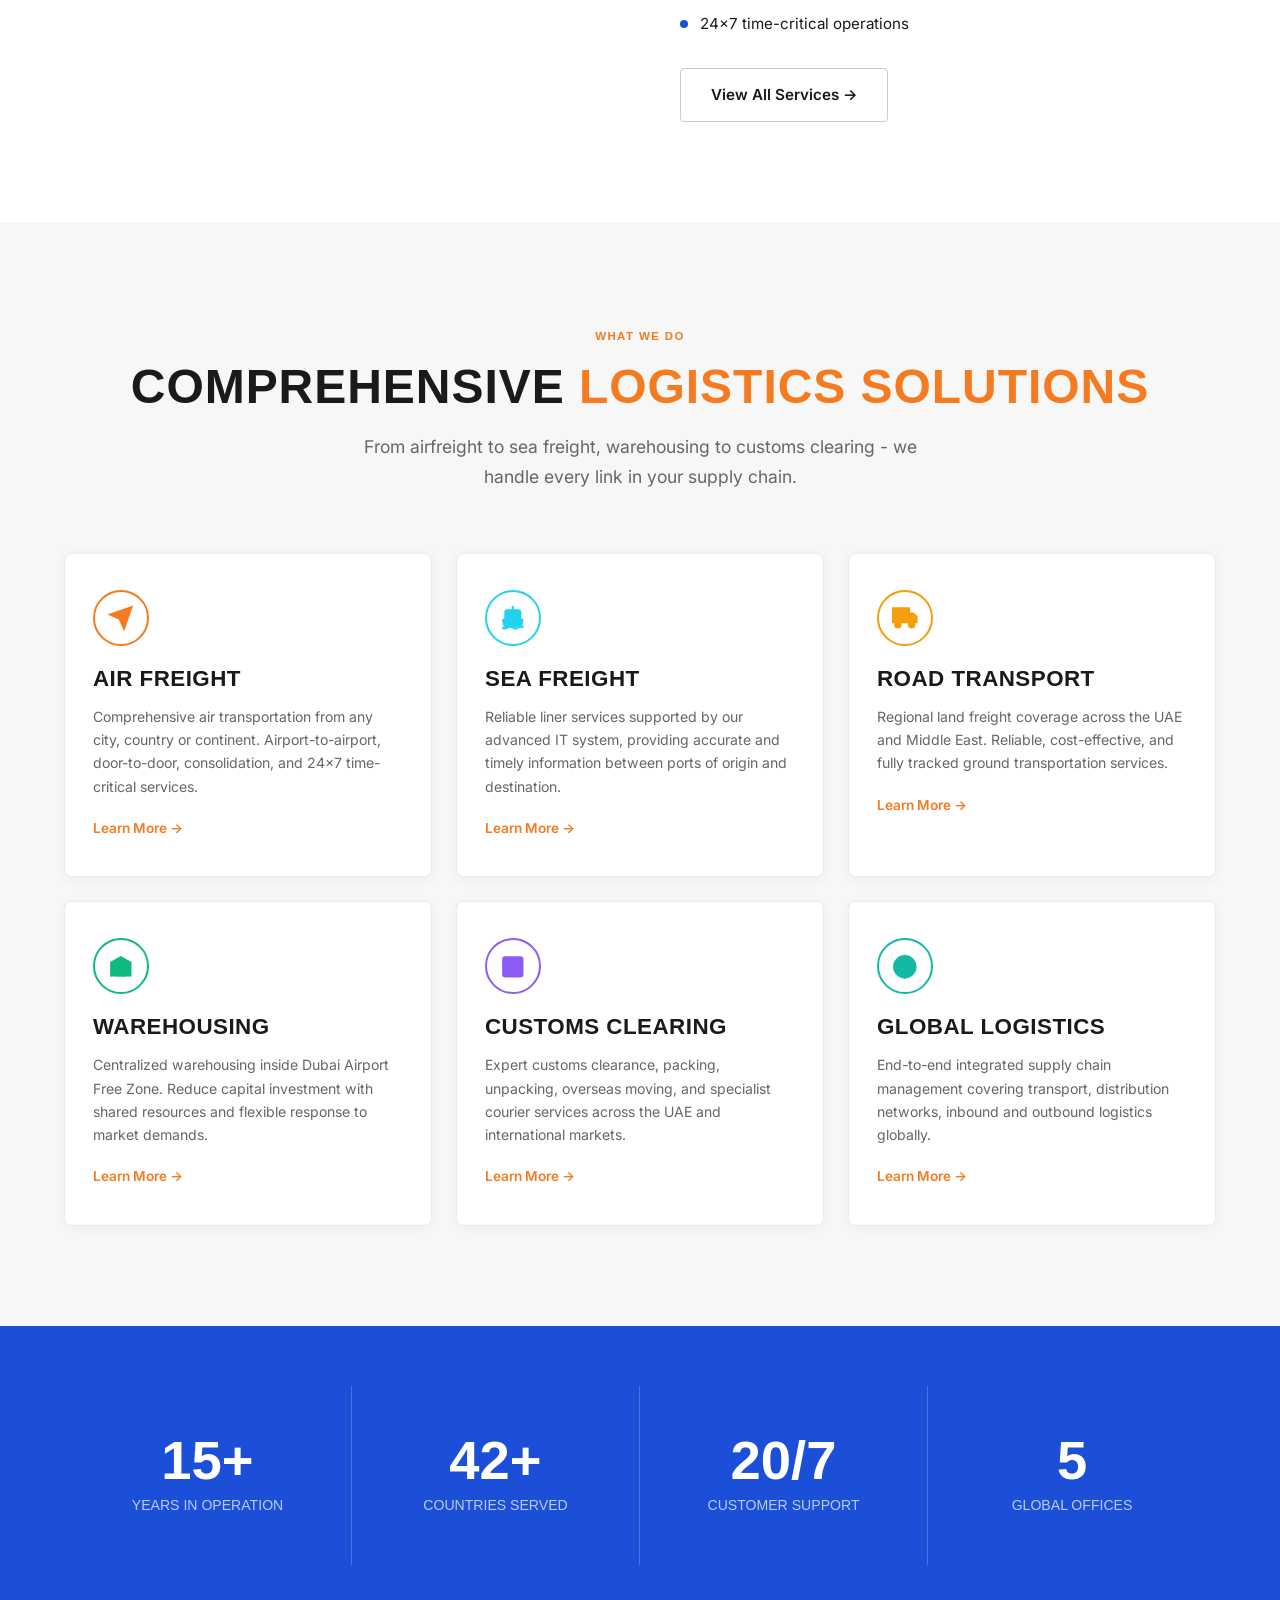
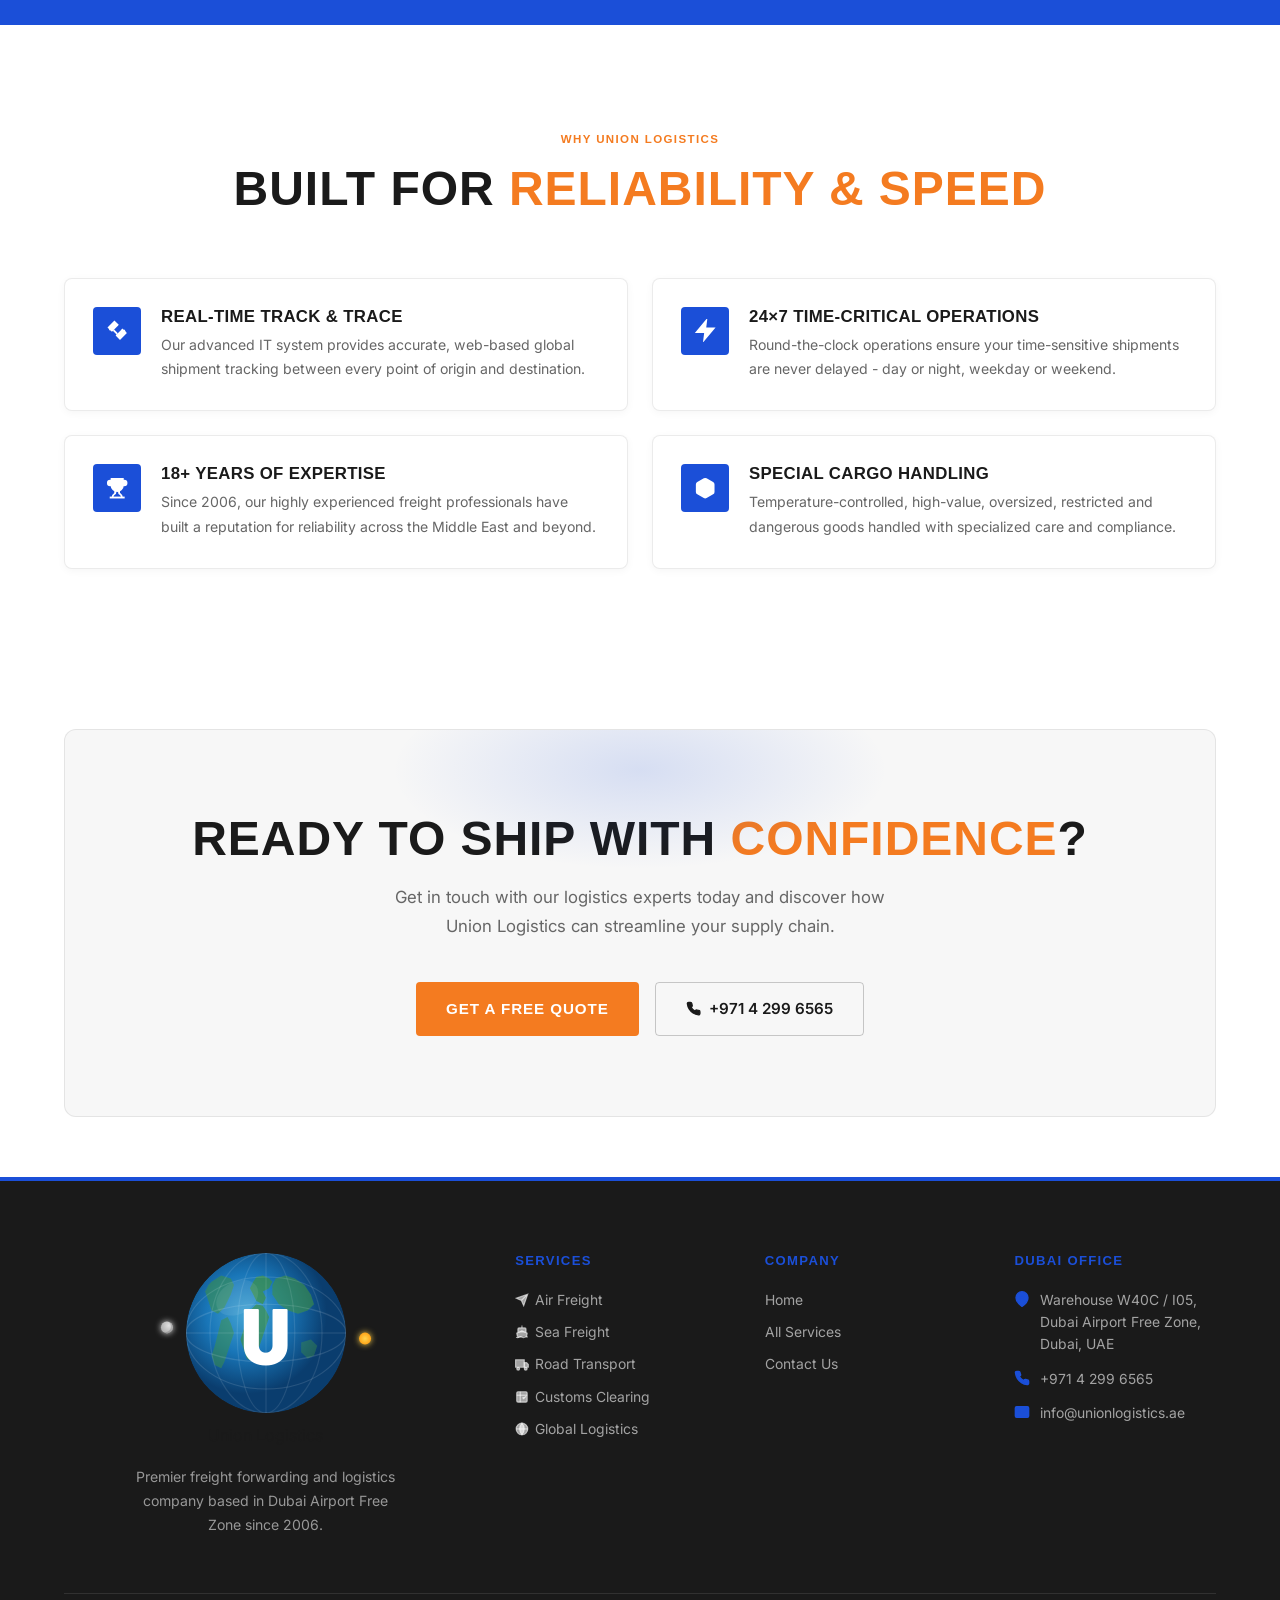
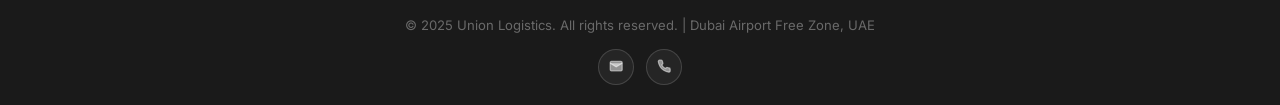
==== commit 30182b78: "Fix scroll indicator, update expansion text with new countries" ====
--- a/index.html
+++ b/index.html
@@ -7,7 +7,7 @@
   <meta name="description" content="Union Logistics – Premier freight forwarding and logistics company based in Dubai Airport Free Zone since 2006. Air freight, sea freight, road transport, customs clearing and warehousing.">
   <link href="https://fonts.googleapis.com/css2?family=Noto+Sans+Arabic:wght@400;600;700;900&display=swap" rel="stylesheet">
   <link rel="stylesheet" href="css/icons.css">
-  <link rel="stylesheet" href="css/style.css?v=20260316g">
+  <link rel="stylesheet" href="css/style.css?v=20260317a">
   <link rel="icon" type="image/svg+xml" href="data:image/svg+xml,<svg xmlns='http://www.w3.org/2000/svg' viewBox='0 0 32 32'><rect width='32' height='32' rx='8' fill='%231B4FD8'/><text y='22' x='5' font-size='18' font-family='Arial' font-weight='900' fill='white'>U</text></svg>">
 </head>
 <body>
@@ -112,7 +112,7 @@
         <span class="section-label">About Union Logistics</span>
         <h2 class="section-title">The Logistics Hub of the <span class="gradient-text">Middle East</span></h2>
         <p>Established in 2006, Union Logistics is logically located in the heart of Dubai, UAE - with our own dedicated warehouse inside the Dubai Airport Free Zone. We are equipped with all facilities and services required by our valuable customers and partners in and out of Dubai's freight forwarding markets.</p>
-        <p style="margin-top:16px;">With our expansion into Hong Kong, we now bridge the gap between the Middle East and the Far East, offering seamless end-to-end logistics solutions across air, sea, road, and customs services.</p>
+        <p style="margin-top:16px;">With our expansion into Hong Kong, Miami, Syria, Saudi Arabia and more countries worldwide, we now bridge the gap between the Middle East and other continents, offering seamless end-to-end logistics solutions across air, sea, road, and customs services.</p>
         <div class="about-features">
           <div class="about-feature">Own warehouse inside Dubai Airport Free Zone</div>
           <div class="about-feature">Advanced IT system for track &amp; trace</div>
@@ -308,7 +308,7 @@
   </div>
 </footer>
 
-<script src="js/main.js?v=20260316g"></script>
+<script src="js/main.js?v=20260317a"></script>
 
 <!-- Login Modal -->
 <div id="loginModal" style="display:none;position:fixed;inset:0;z-index:9999;background:rgba(0,0,0,0.6);backdrop-filter:blur(8px);align-items:center;justify-content:center;" onclick="if(event.target===this)this.style.display='none'">
--- a/css/style.css
+++ b/css/style.css
@@ -1129,10 +1129,10 @@
 .hero-stat-label { font-size: 0.82rem; color: var(--muted); margin-top: 2px; }
 
 .scroll-indicator {
-  position: absolute; bottom: 32px; left: 50%; transform: translateX(-50%);
+  position: fixed; bottom: 24px; left: 50%; transform: translateX(-50%);
   display: flex; flex-direction: column; align-items: center; gap: 8px;
   animation: bounce 2.5s ease-in-out infinite; opacity: 0.55;
-  transition: opacity 0.5s ease;
+  transition: opacity 0.5s ease; z-index: 50; pointer-events: none;
 }
 .scroll-indicator span { font-size: 0.68rem; letter-spacing: 0.1em; text-transform: uppercase; }
 .scroll-line { width: 1px; height: 40px; background: linear-gradient(to bottom, var(--orange), transparent); }
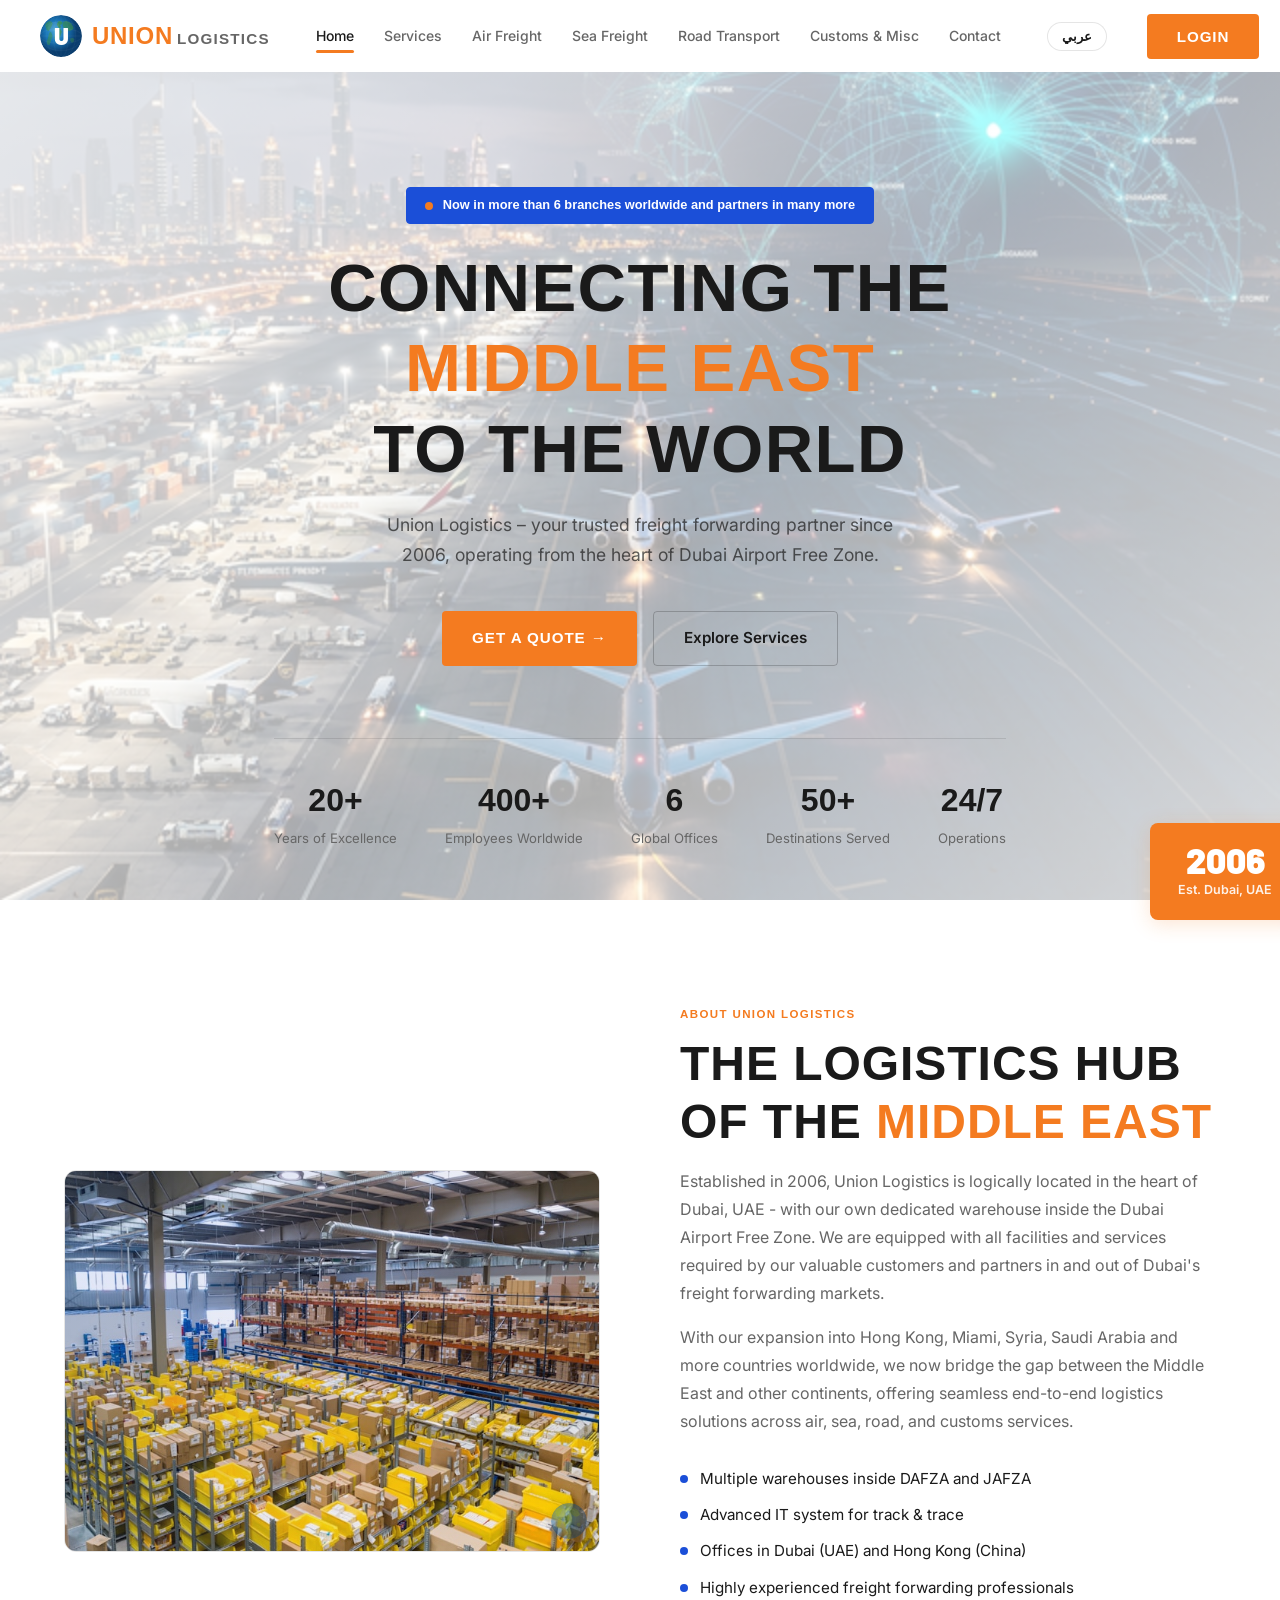
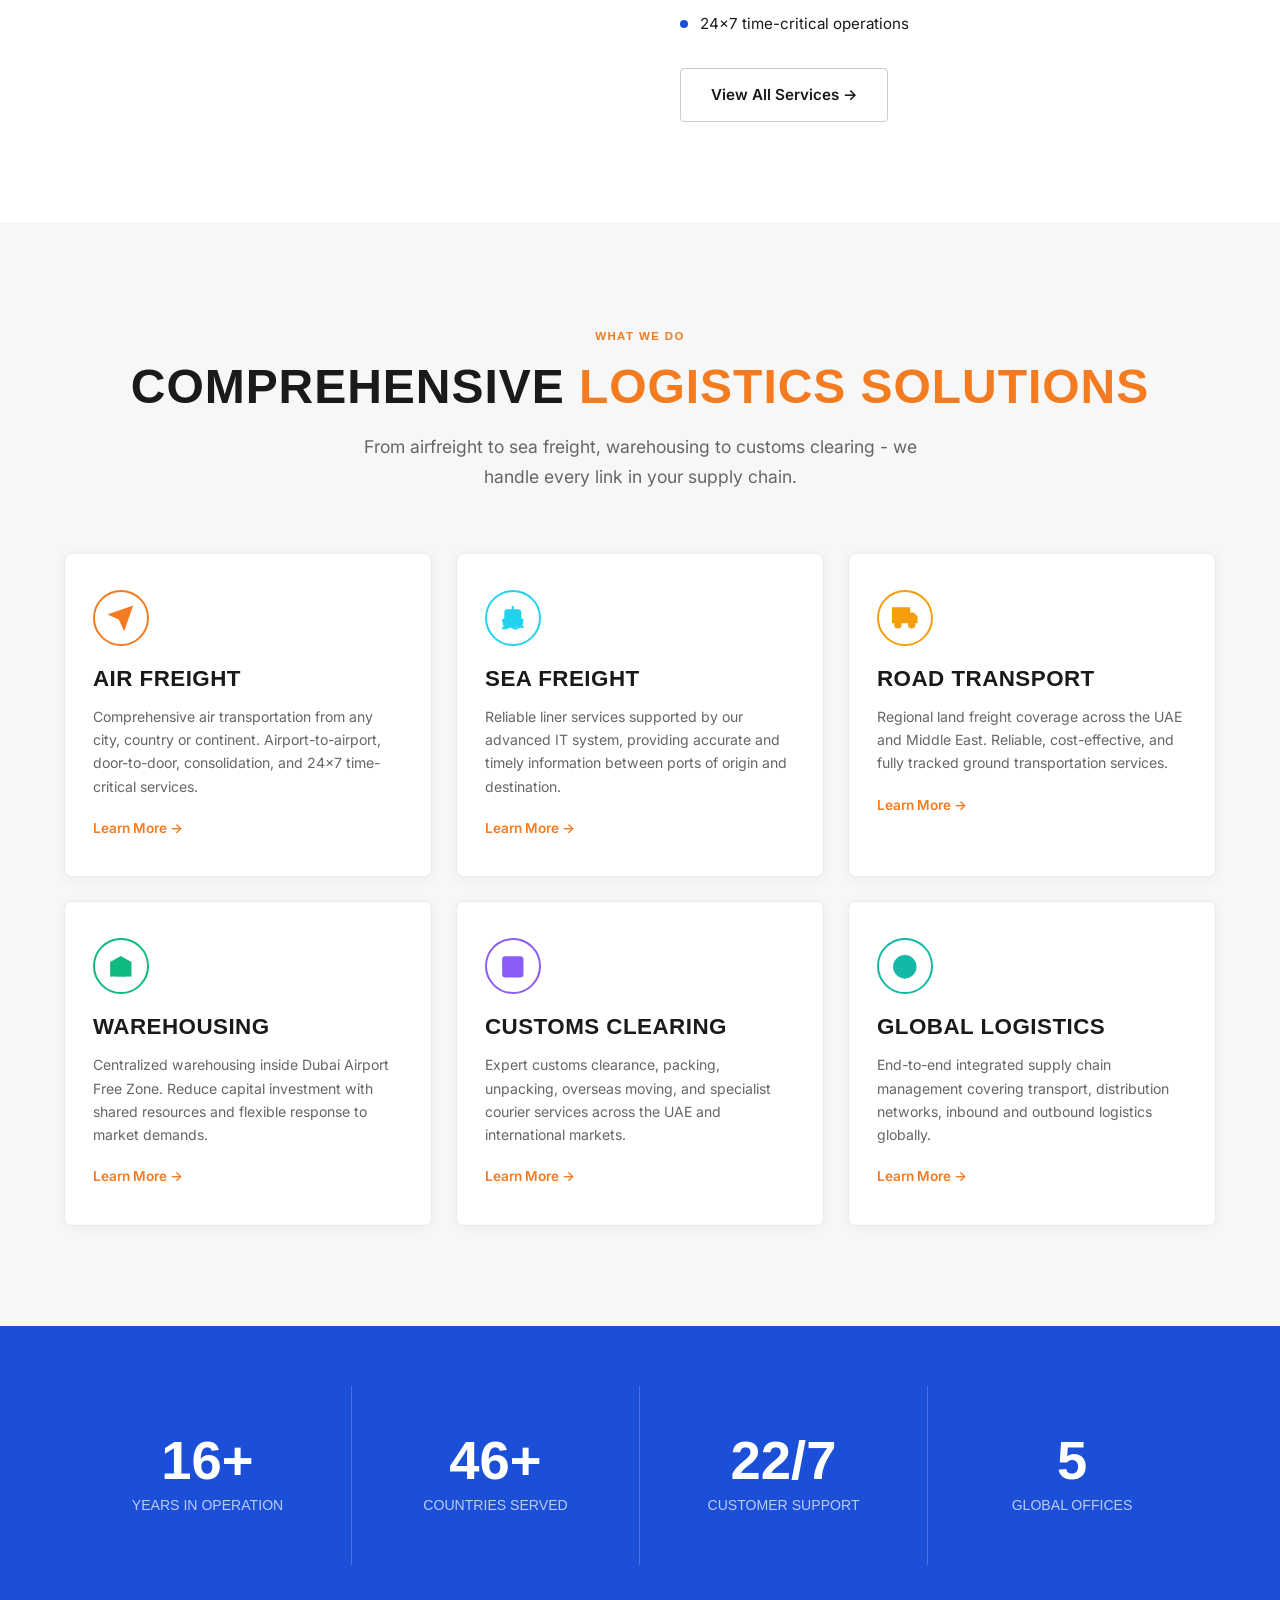
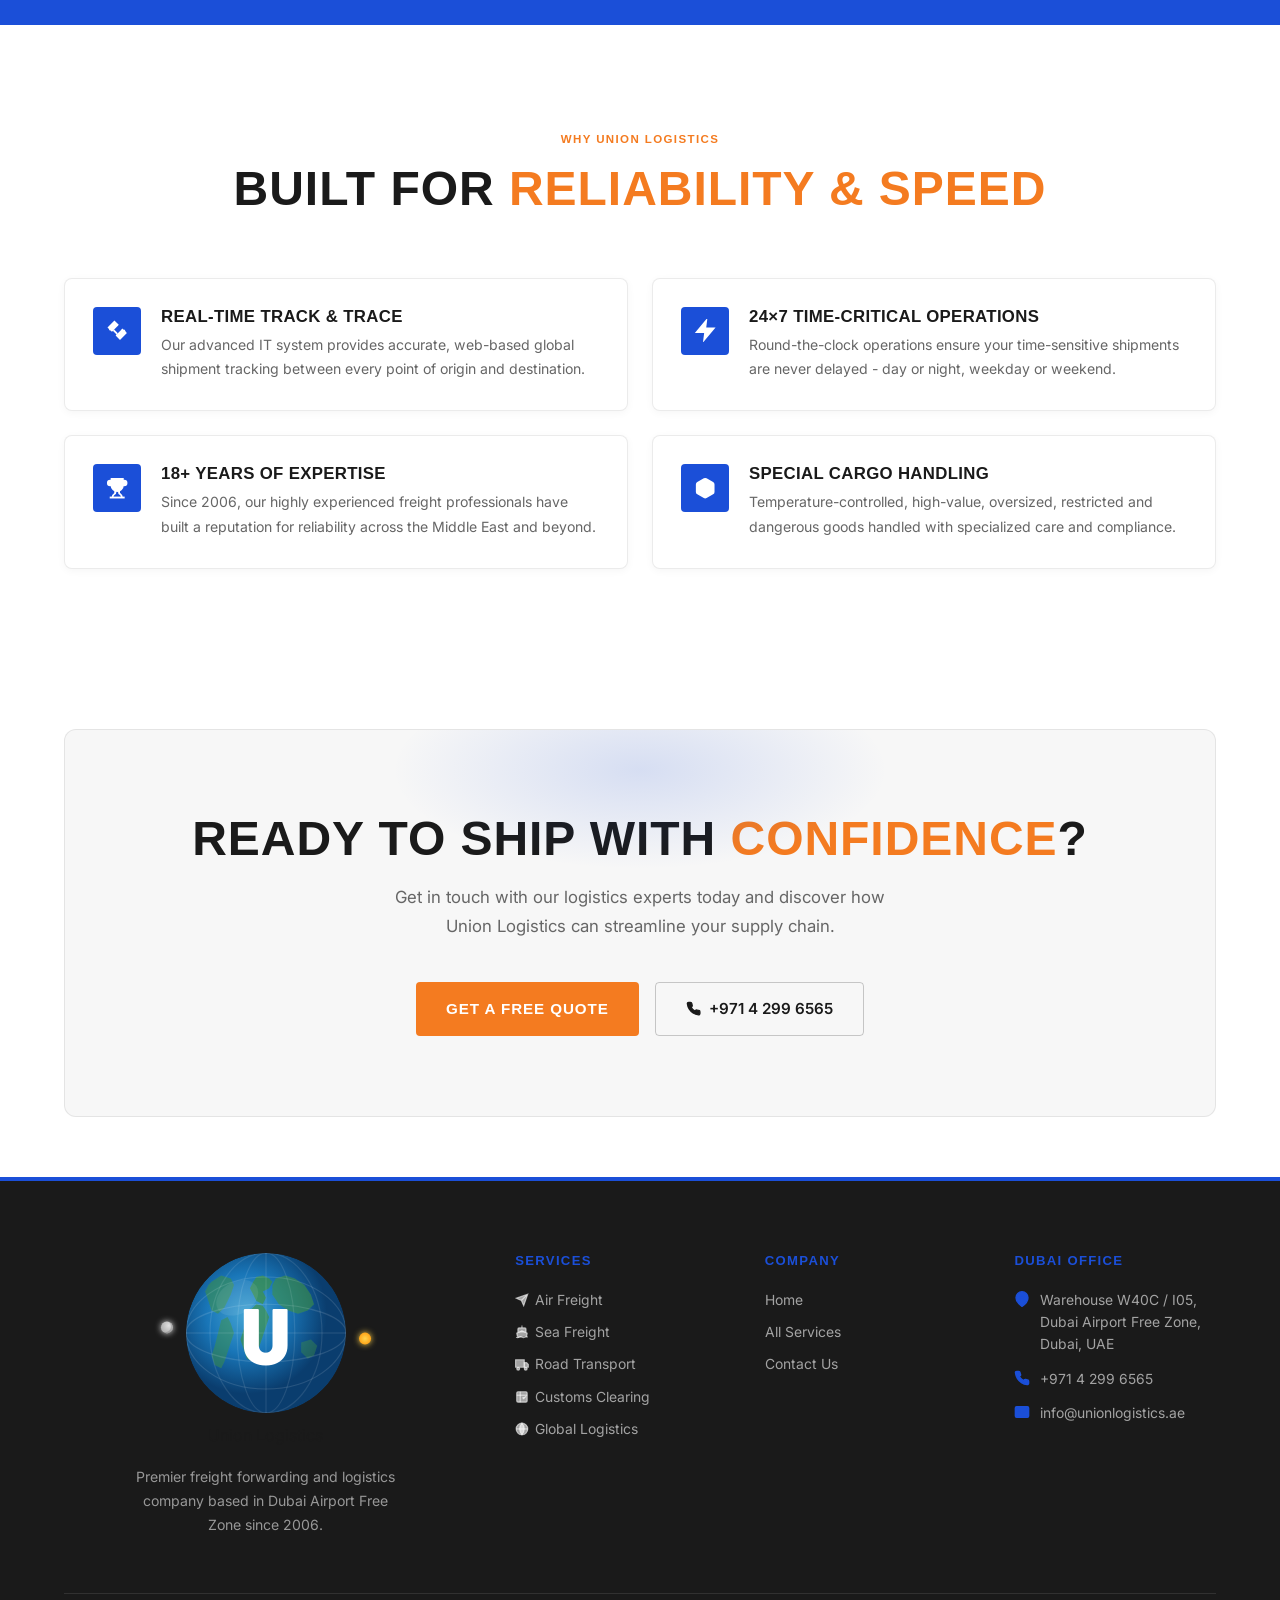
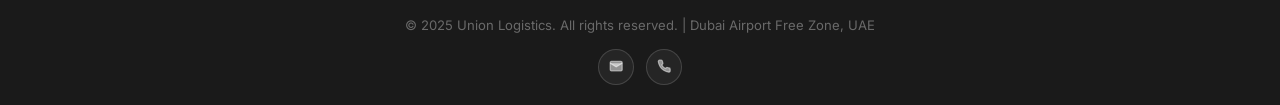
==== commit 41fa02a1: "Multiple warehouses inside DAFZA and JAFZA" ====
--- a/index.html
+++ b/index.html
@@ -7,7 +7,7 @@
   <meta name="description" content="Union Logistics – Premier freight forwarding and logistics company based in Dubai Airport Free Zone since 2006. Air freight, sea freight, road transport, customs clearing and warehousing.">
   <link href="https://fonts.googleapis.com/css2?family=Noto+Sans+Arabic:wght@400;600;700;900&display=swap" rel="stylesheet">
   <link rel="stylesheet" href="css/icons.css">
-  <link rel="stylesheet" href="css/style.css?v=20260317a">
+  <link rel="stylesheet" href="css/style.css?v=20260317b">
   <link rel="icon" type="image/svg+xml" href="data:image/svg+xml,<svg xmlns='http://www.w3.org/2000/svg' viewBox='0 0 32 32'><rect width='32' height='32' rx='8' fill='%231B4FD8'/><text y='22' x='5' font-size='18' font-family='Arial' font-weight='900' fill='white'>U</text></svg>">
 </head>
 <body>
@@ -114,7 +114,7 @@
         <p>Established in 2006, Union Logistics is logically located in the heart of Dubai, UAE - with our own dedicated warehouse inside the Dubai Airport Free Zone. We are equipped with all facilities and services required by our valuable customers and partners in and out of Dubai's freight forwarding markets.</p>
         <p style="margin-top:16px;">With our expansion into Hong Kong, Miami, Syria, Saudi Arabia and more countries worldwide, we now bridge the gap between the Middle East and other continents, offering seamless end-to-end logistics solutions across air, sea, road, and customs services.</p>
         <div class="about-features">
-          <div class="about-feature">Own warehouse inside Dubai Airport Free Zone</div>
+          <div class="about-feature">Multiple warehouses inside DAFZA and JAFZA</div>
           <div class="about-feature">Advanced IT system for track &amp; trace</div>
           <div class="about-feature">Offices in Dubai (UAE) and Hong Kong (China)</div>
           <div class="about-feature">Highly experienced freight forwarding professionals</div>
@@ -308,7 +308,7 @@
   </div>
 </footer>
 
-<script src="js/main.js?v=20260317a"></script>
+<script src="js/main.js?v=20260317b"></script>
 
 <!-- Login Modal -->
 <div id="loginModal" style="display:none;position:fixed;inset:0;z-index:9999;background:rgba(0,0,0,0.6);backdrop-filter:blur(8px);align-items:center;justify-content:center;" onclick="if(event.target===this)this.style.display='none'">
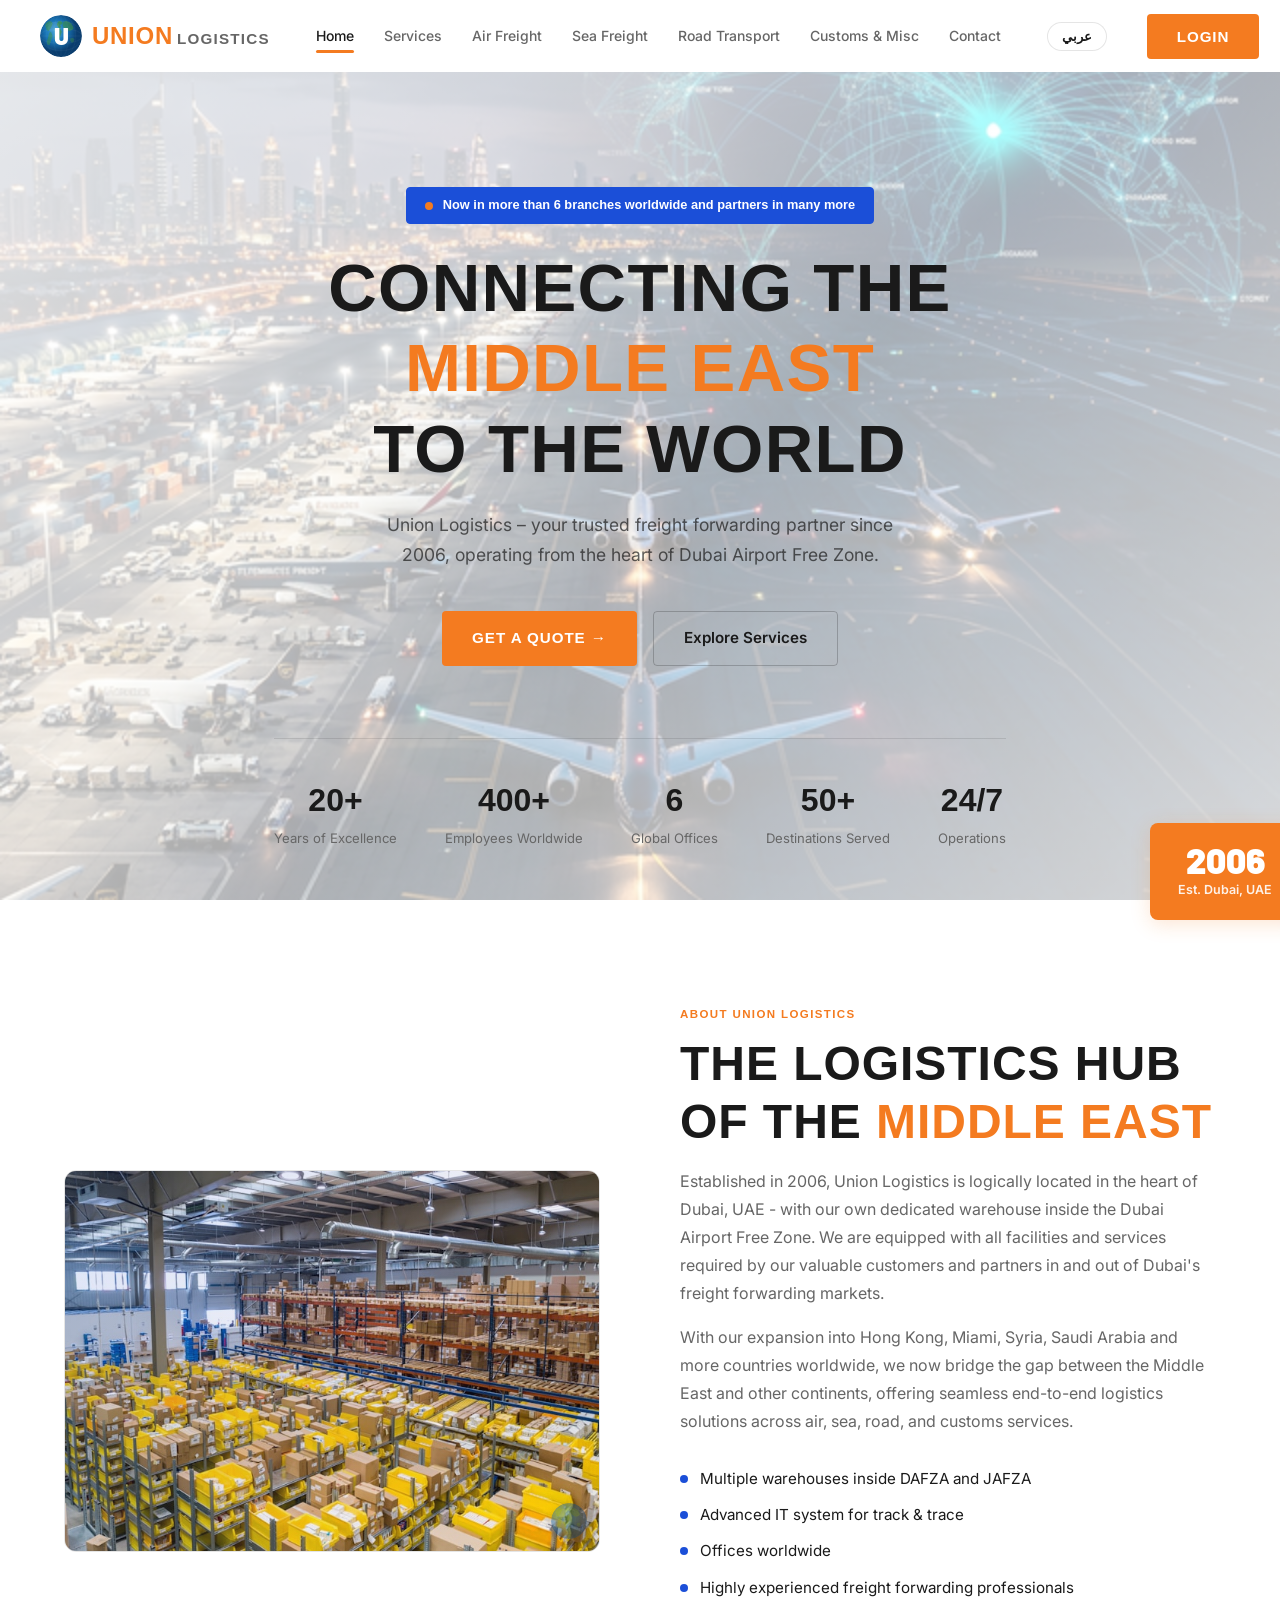
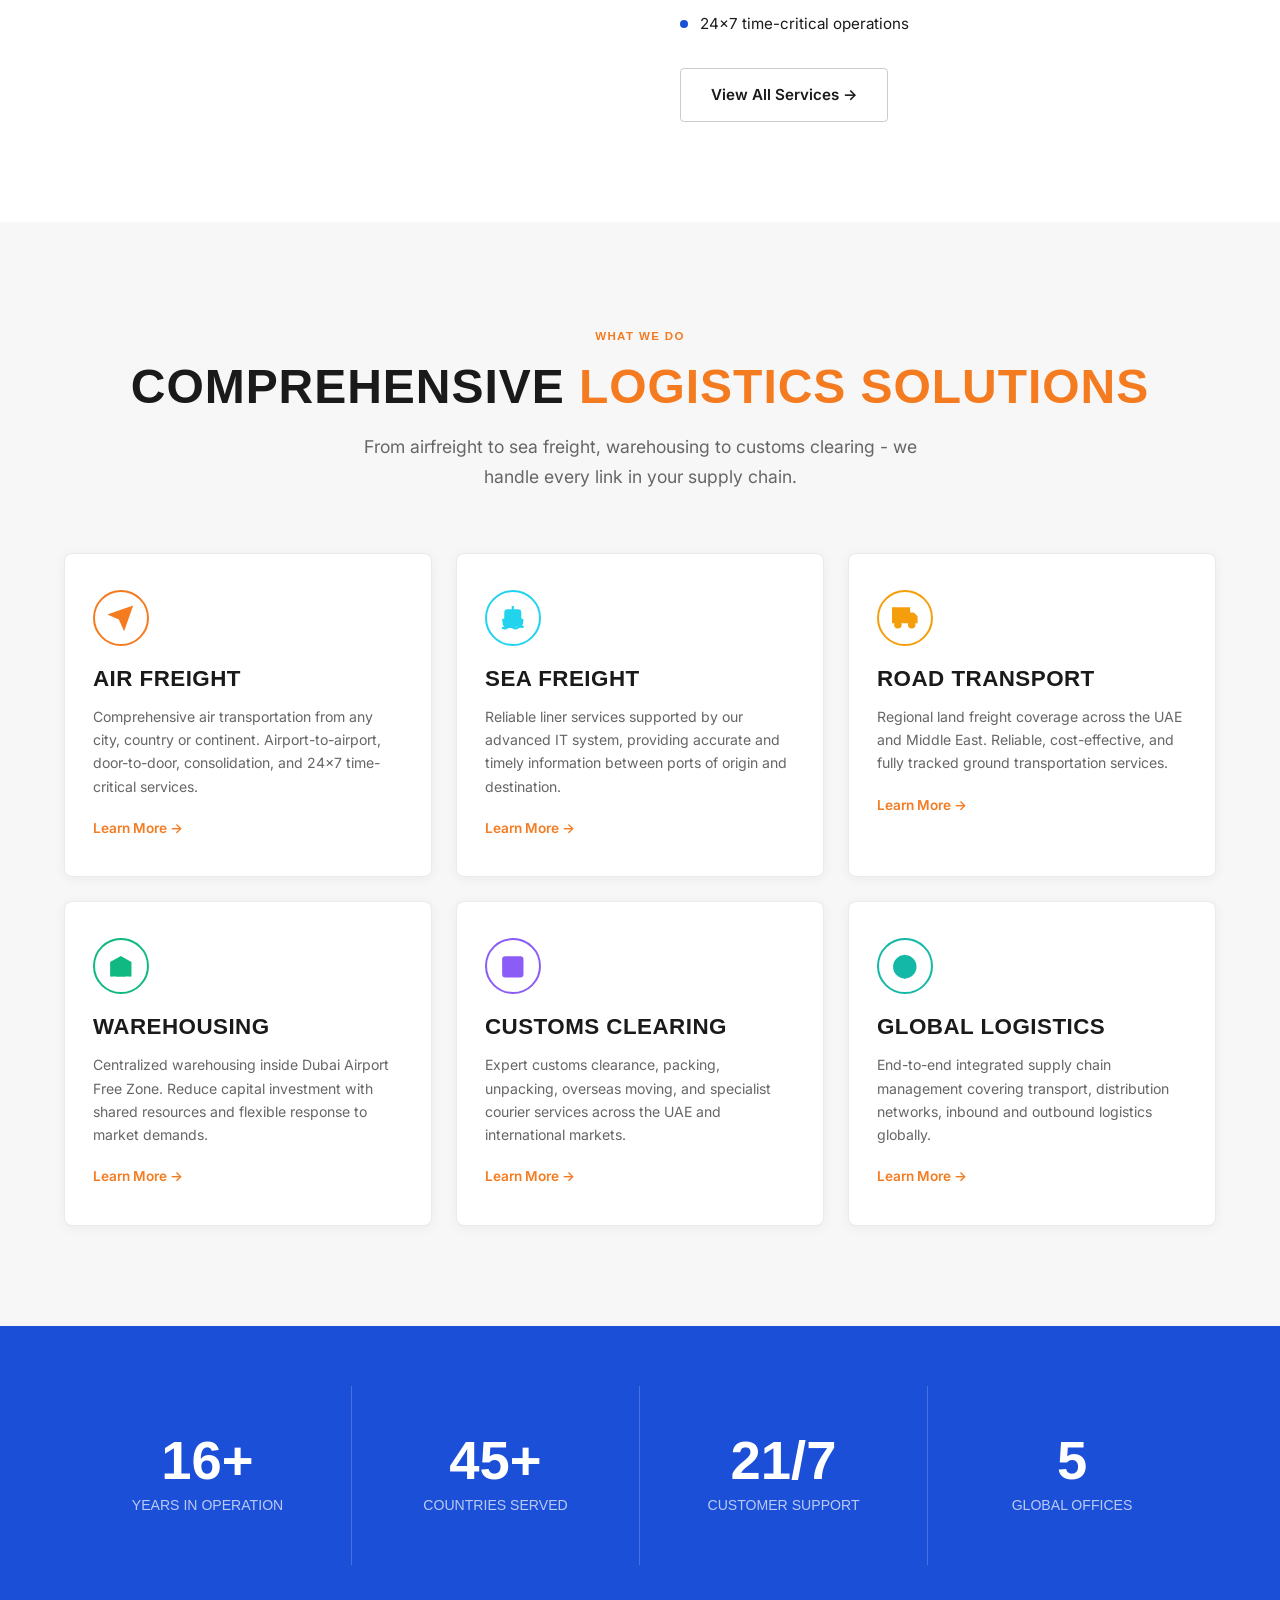
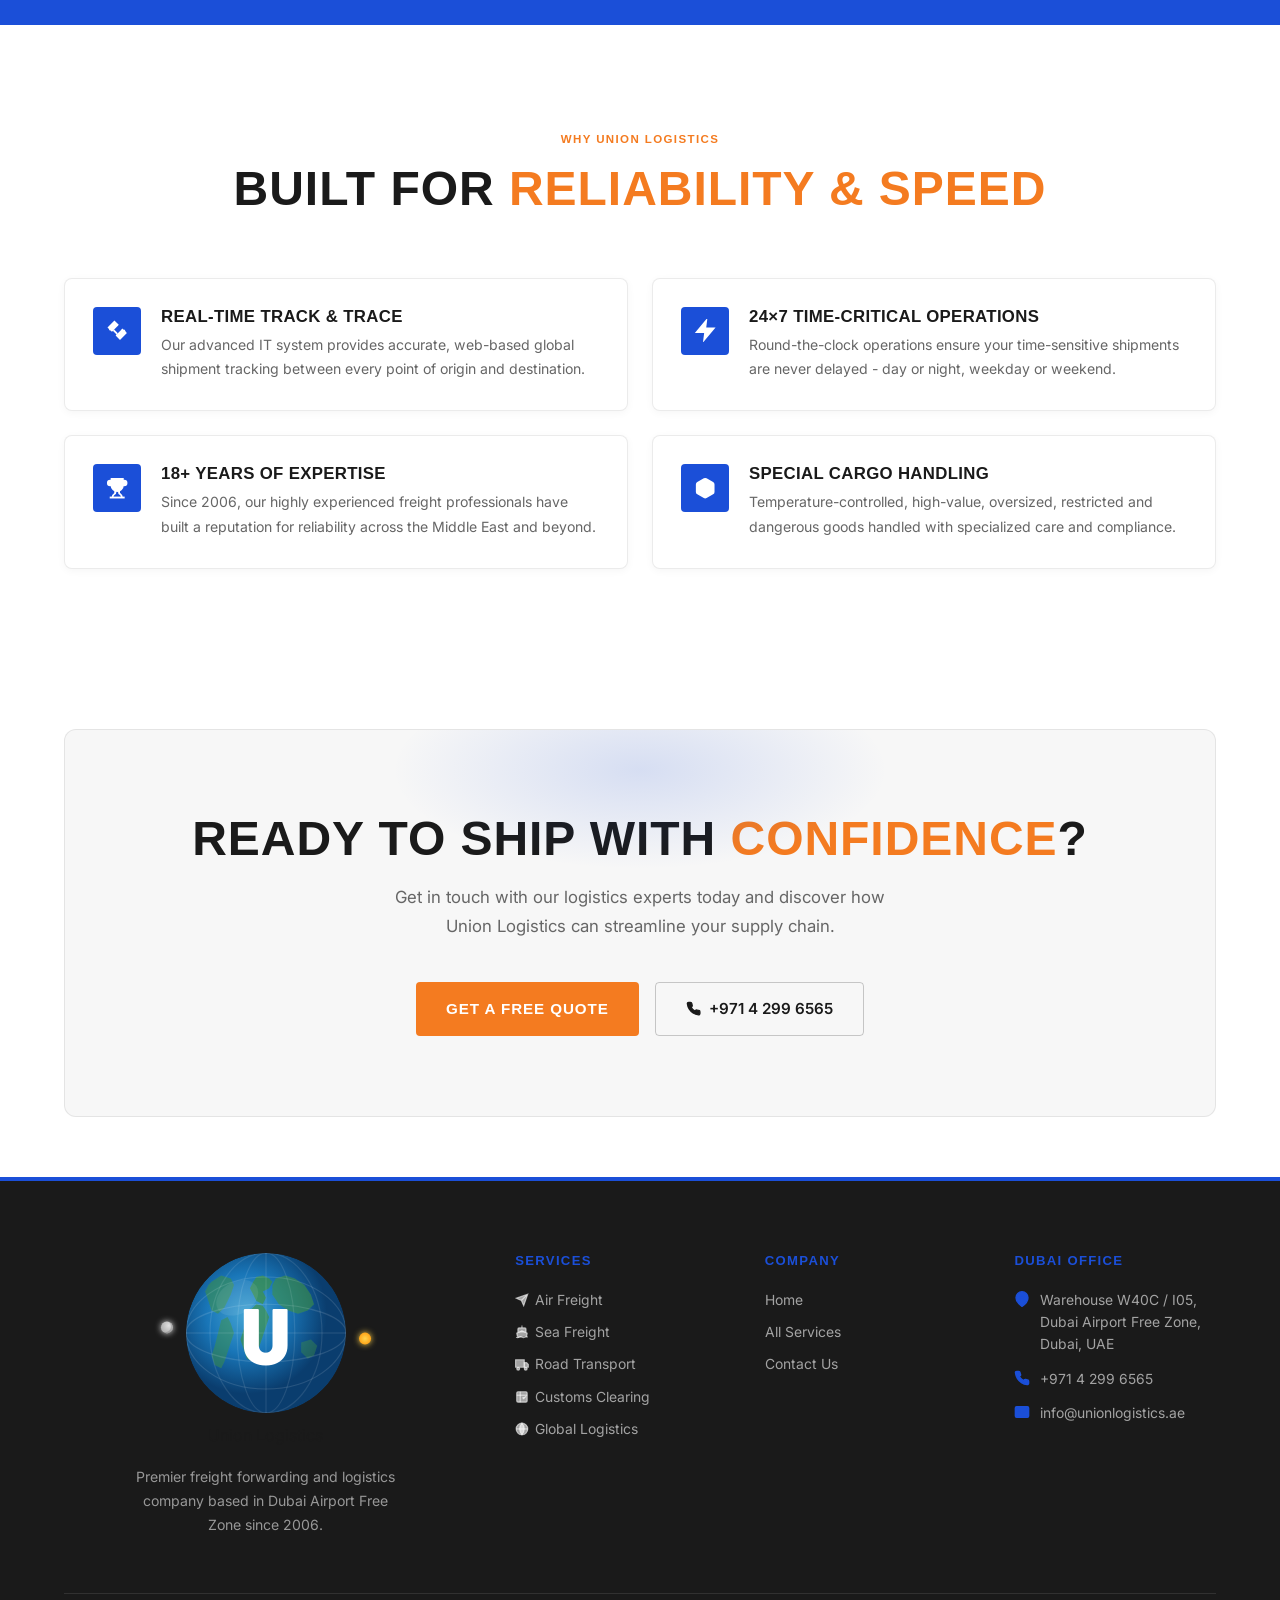
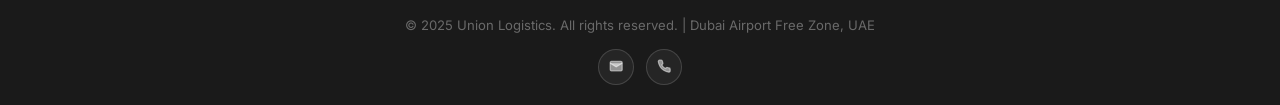
==== commit 642bd6e9: "Offices worldwide" ====
--- a/index.html
+++ b/index.html
@@ -7,7 +7,7 @@
   <meta name="description" content="Union Logistics – Premier freight forwarding and logistics company based in Dubai Airport Free Zone since 2006. Air freight, sea freight, road transport, customs clearing and warehousing.">
   <link href="https://fonts.googleapis.com/css2?family=Noto+Sans+Arabic:wght@400;600;700;900&display=swap" rel="stylesheet">
   <link rel="stylesheet" href="css/icons.css">
-  <link rel="stylesheet" href="css/style.css?v=20260317b">
+  <link rel="stylesheet" href="css/style.css?v=20260317c">
   <link rel="icon" type="image/svg+xml" href="data:image/svg+xml,<svg xmlns='http://www.w3.org/2000/svg' viewBox='0 0 32 32'><rect width='32' height='32' rx='8' fill='%231B4FD8'/><text y='22' x='5' font-size='18' font-family='Arial' font-weight='900' fill='white'>U</text></svg>">
 </head>
 <body>
@@ -116,7 +116,7 @@
         <div class="about-features">
           <div class="about-feature">Multiple warehouses inside DAFZA and JAFZA</div>
           <div class="about-feature">Advanced IT system for track &amp; trace</div>
-          <div class="about-feature">Offices in Dubai (UAE) and Hong Kong (China)</div>
+          <div class="about-feature">Offices worldwide</div>
           <div class="about-feature">Highly experienced freight forwarding professionals</div>
           <div class="about-feature">24×7 time-critical operations</div>
         </div>
@@ -308,7 +308,7 @@
   </div>
 </footer>
 
-<script src="js/main.js?v=20260317b"></script>
+<script src="js/main.js?v=20260317c"></script>
 
 <!-- Login Modal -->
 <div id="loginModal" style="display:none;position:fixed;inset:0;z-index:9999;background:rgba(0,0,0,0.6);backdrop-filter:blur(8px);align-items:center;justify-content:center;" onclick="if(event.target===this)this.style.display='none'">
